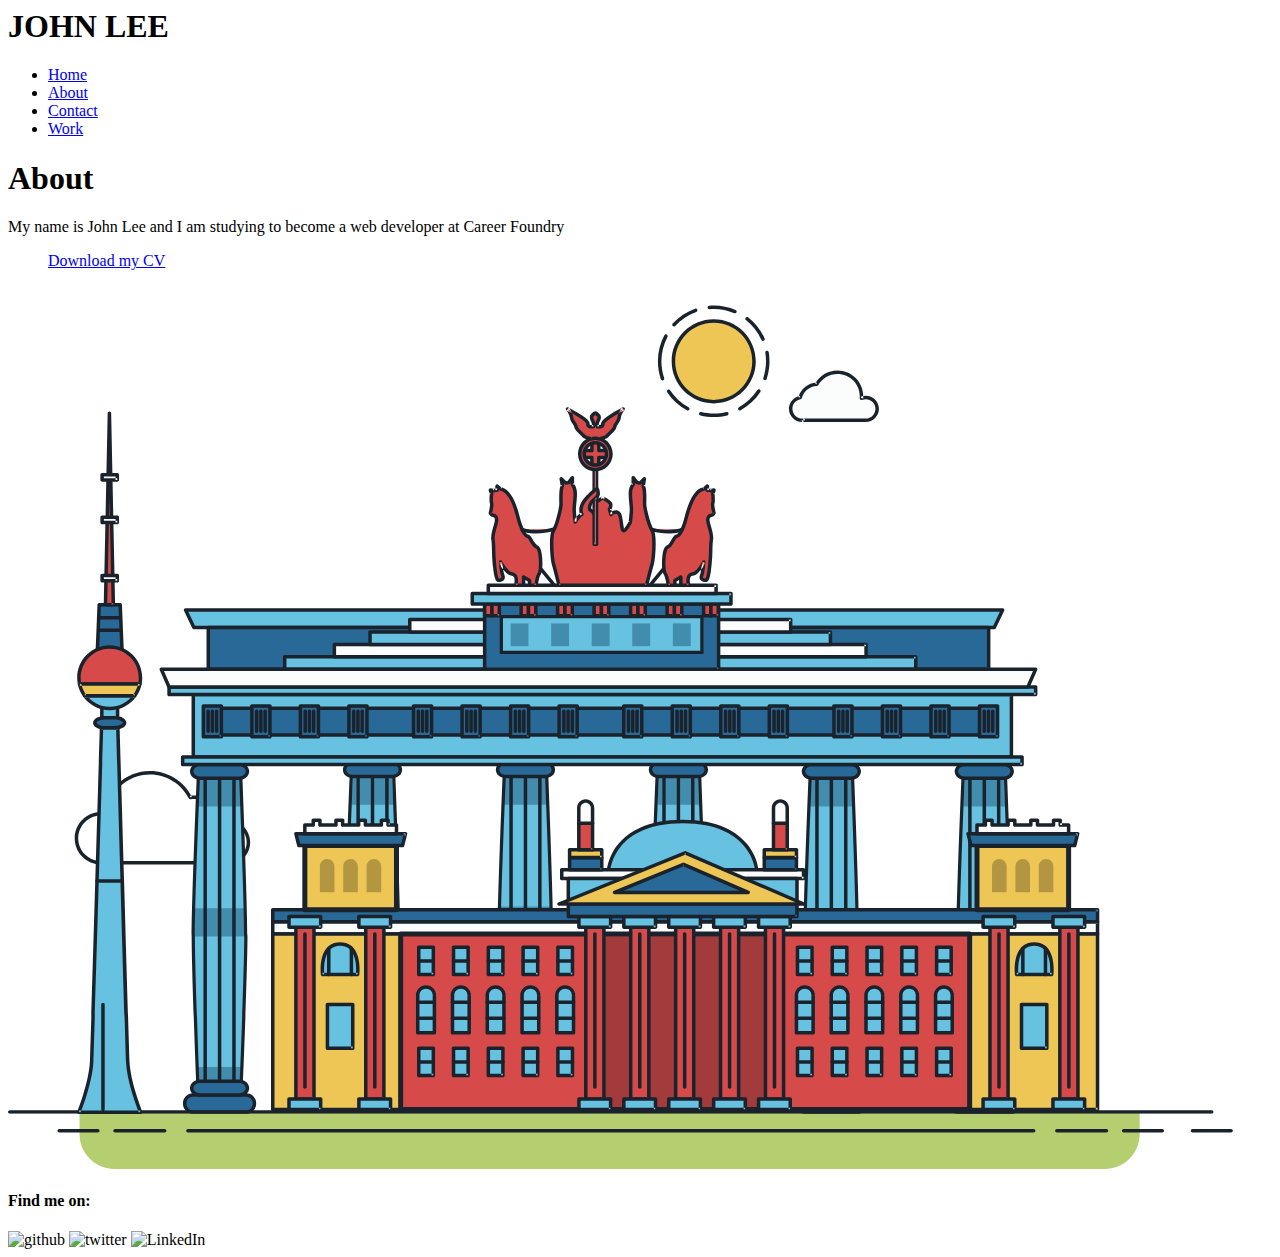
==== about.html @ 0ec9d12c "Add files via upload" ====
<html>
<!-- css reference code -->
<div>
<header class= "title-name">
  <meta charset="utf-8">
  <title>John Lee- Portfolio</title>
  <link rel="icon" href="favicon.png" type="image/x-icon" />
  <link rel="stylesheet" href="github.com/necolas/normalize.css">
  <link rel="preconnect" href="fonts.googleapis.com">
 <link rel="preconnect" href="fonts.gstatic.com" crossorigin>
 <link href="fonts.googleapis.com/css2?family=Lato:wght@300&display=swap" rel="stylesheet">
  <link rel="stylesheet" type="text/css" href="css/style.css">
  <meta name="viewport" content="width=device-width, initial-scale=1">

<header class = "name-head">
  <h1>JOHN LEE</h1>
</header>

  <ul role="menubar" class="navigation-list">

    <li role="presentation">
      <a href="index.html" role="menuitem" class="navigation-list__item navigation-list__item--active">Home</a>
    </li>
    <li role="presentation">
      <a href="about.html" role="menuitem" class="navigation-list__item">About</a>
    </li>
    <li role="presentation">
      <a href="contact.html" role="menuitem" class="navigation-list__item">Contact</a>
    </li>
    <li role="presentation">
      <a href="work.html" role="menuitem" class="navigation-list__item">Work</a>
    </li>
  </ul>
</nav>
</header>
</div>

<div class="about-me">
<h1>About</h1>
  <nav>
    My name is John Lee and I am studying to become a web developer at Career Foundry
    <ul>
      <a href="files/cv.pdf" class="button" download>Download my CV</a>
    </ul>
  </nav>


<svg id="about-picture" xmlns="http://www.w3.org/2000/svg" class="berlin-illustration" height="auto" viewBox="0 0 700 505" xmlns:xlink="http://www.w3.org/1999/xlink">
      <defs>
          <polygon id="a" points=".06 231.917 .06 .929 688.717 .929 688.717 231.917"></polygon>
      </defs>
      <g fill="none" fill-rule="evenodd">
        <g transform="translate(0 241)" class="cloud-front">
        <path fill="#1A232C" d="M87.602,29 L87.602,28 C87.326,28.001 87.103,28.024 86.927,28.033 L86.979,29.031 L87.947,28.78 C85.741,20.282 78.041,14.002 68.852,14 C67.858,14 66.904,14.096 65.98,14.231 L66.125,15.22 L67.019,14.772 C62.626,6.015 53.567,0.001 43.102,0 C29.041,0.002 17.524,10.848 16.443,24.632 L17.44,24.71 L17.606,23.724 C16.803,23.589 15.969,23.5 15.102,23.5 C6.817,23.501 0.102,30.215 0.102,38.5 C0.102,46.785 6.817,53.499 15.102,53.5 L87.602,53.5 C94.644,53.499 100.351,47.792 100.352,40.75 C100.351,33.708 94.644,28.001 87.602,28 L87.602,30 C90.573,30 93.254,31.202 95.203,33.149 C97.15,35.097 98.351,37.778 98.352,40.75 C98.351,43.722 97.15,46.403 95.203,48.351 C93.254,50.298 90.573,51.5 87.602,51.5 L15.102,51.5 C11.509,51.5 8.265,50.046 5.909,47.692 C3.555,45.337 2.102,42.093 2.102,38.5 C2.102,34.907 3.555,31.663 5.909,29.308 C8.265,26.954 11.509,25.5 15.102,25.5 C15.831,25.5 16.553,25.575 17.273,25.697 C17.551,25.743 17.832,25.672 18.055,25.499 C18.277,25.325 18.414,25.07 18.436,24.789 C19.436,12.04 30.094,1.998 43.102,2 C52.786,1.999 61.163,7.564 65.231,15.669 C65.425,16.055 65.842,16.272 66.27,16.21 C67.132,16.084 67.988,16 68.852,16 C77.108,15.998 84.027,21.647 86.011,29.283 C86.13,29.741 86.557,30.054 87.031,30.03 C87.27,30.017 87.457,29.999 87.602,30 L87.602,29" transform="translate(38 36)"></path>
          </g>
          <path fill="#B5CE6F" d="M646.484,484.382 C646.484,489.501 644.531,494.62 640.627,498.525 C636.722,502.43 631.603,504.382 626.484,504.382 L60.873,504.382 C55.754,504.382 50.636,502.43 46.731,498.525 C42.826,494.62 40.873,489.501 40.873,484.382 L40.873,471.917 L646.484,471.917 L646.484,484.382"></path>
          <polyline fill="#67C2E2" points="334.824 185.029 101.449 185.029 106.209 195.08 563.438 195.08 568.2 185.029 334.824 185.029"></polyline>
          <path fill="#1A232C" d="M334.824,185.029 L334.824,184.029 L101.449,184.029 C101.104,184.029 100.788,184.203 100.604,184.494 C100.42,184.785 100.398,185.146 100.545,185.457 L105.306,195.508 C105.471,195.856 105.824,196.079 106.209,196.079 L563.438,196.079 C563.824,196.079 564.177,195.856 564.342,195.508 L569.104,185.457 C569.251,185.146 569.229,184.785 569.045,184.494 C568.861,184.203 568.544,184.029 568.2,184.029 L334.824,184.029 L334.824,186.029 L566.62,186.029 L562.806,194.08 L106.842,194.08 L103.029,186.029 L334.824,186.029 L334.824,185.029"></path>
          <polygon fill="#296997" points="114.416 218.974 560.222 218.974 560.222 195.08 114.416 195.08"></polygon>
          <path fill="#1A232C" d="M560.222,218.974 L560.222,217.974 L115.416,217.974 L115.416,196.079 L559.222,196.079 L559.222,218.974 L560.222,218.974 L560.222,217.974 L560.222,218.974 L561.222,218.974 L561.222,195.08 C561.222,194.816 561.115,194.559 560.929,194.372 C560.742,194.186 560.485,194.08 560.222,194.08 L114.416,194.08 C114.152,194.08 113.895,194.186 113.708,194.372 C113.522,194.559 113.416,194.816 113.416,195.08 L113.416,218.974 C113.416,219.237 113.522,219.495 113.708,219.681 C113.895,219.867 114.152,219.974 114.416,219.974 L560.222,219.974 C560.485,219.974 560.742,219.867 560.929,219.681 C561.115,219.495 561.222,219.237 561.222,218.974 L560.222,218.974"></path>
          <polygon fill="#67C2E2" points="105.85 269.08 573.225 269.08 573.225 233.398 105.85 233.398"></polygon>
          <path fill="#1A232C" d="M573.225,233.398 L573.225,232.398 L105.85,232.398 C105.587,232.398 105.329,232.505 105.143,232.691 C104.957,232.877 104.85,233.134 104.85,233.398 L104.85,269.08 C104.85,269.344 104.957,269.601 105.143,269.788 C105.329,269.974 105.587,270.08 105.85,270.08 L573.225,270.08 C573.488,270.08 573.745,269.974 573.932,269.788 C574.118,269.601 574.225,269.344 574.225,269.08 L574.225,233.398 C574.225,233.134 574.118,232.877 573.932,232.691 C573.745,232.505 573.488,232.398 573.225,232.398 L573.225,233.398 L572.225,233.398 L572.225,268.08 L106.85,268.08 L106.85,234.398 L573.225,234.398 L573.225,233.398 L572.225,233.398 L573.225,233.398"></path>
          <polygon fill="#296997" points="116.751 256.508 562.557 256.508 562.557 241.243 116.751 241.243"></polygon>
          <path fill="#1A232C" d="M562.557,256.508 L562.557,255.508 L117.75,255.508 L117.75,242.243 L561.557,242.243 L561.557,256.508 L562.557,256.508 L562.557,255.508 L562.557,256.508 L563.557,256.508 L563.557,241.243 C563.557,240.979 563.45,240.722 563.264,240.535 C563.078,240.349 562.82,240.243 562.557,240.243 L116.75,240.243 C116.487,240.243 116.23,240.349 116.043,240.535 C115.857,240.722 115.751,240.979 115.751,241.243 L115.751,256.508 C115.751,256.771 115.857,257.029 116.043,257.215 C116.23,257.401 116.487,257.508 116.751,257.508 L562.557,257.508 C562.82,257.508 563.077,257.401 563.264,257.215 C563.45,257.029 563.557,256.771 563.557,256.508 L562.557,256.508"></path>
          <polygon fill="#67C2E2" points="158.07 218.974 518.563 218.974 518.563 211.858 158.07 211.858"></polygon>
          <path fill="#1A232C" d="M518.563,211.858 L518.563,210.858 L158.07,210.858 C157.807,210.858 157.549,210.964 157.363,211.151 C157.177,211.337 157.07,211.594 157.07,211.858 L157.07,218.974 C157.07,219.237 157.177,219.495 157.363,219.681 C157.549,219.867 157.807,219.974 158.07,219.974 L518.563,219.974 C518.826,219.974 519.083,219.867 519.27,219.681 C519.456,219.495 519.562,219.237 519.562,218.974 L519.562,211.858 C519.562,211.594 519.456,211.337 519.27,211.151 C519.083,210.964 518.826,210.858 518.563,210.858 L518.563,211.858 L517.563,211.858 L517.563,217.974 L159.07,217.974 L159.07,212.858 L518.563,212.858 L518.563,211.858 L517.563,211.858 L518.563,211.858"></path>
          <polygon fill="#FBFDFC" points="186.438 211.858 490.194 211.858 490.194 204.741 186.438 204.741"></polygon>
          <path fill="#1A232C" d="M490.194,204.741 L490.194,203.741 L186.438,203.741 C186.175,203.741 185.917,203.848 185.731,204.034 C185.545,204.221 185.438,204.478 185.438,204.741 L185.438,211.858 C185.438,212.121 185.545,212.379 185.731,212.565 C185.917,212.751 186.175,212.858 186.438,212.858 L490.194,212.858 C490.458,212.858 490.715,212.751 490.902,212.565 C491.088,212.379 491.194,212.121 491.194,211.858 L491.194,204.741 C491.194,204.478 491.088,204.221 490.902,204.034 C490.715,203.848 490.458,203.741 490.194,203.741 L490.194,204.741 L489.194,204.741 L489.194,210.858 L187.438,210.858 L187.438,205.741 L490.194,205.741 L490.194,204.741 L489.194,204.741 L490.194,204.741"></path>
          <polygon fill="#67C2E2" points="206.805 204.741 469.828 204.741 469.828 197.624 206.805 197.624"></polygon>
          <path fill="#1A232C" d="M469.828,197.624 L469.828,196.624 L206.805,196.624 C206.541,196.624 206.284,196.731 206.098,196.917 C205.911,197.103 205.805,197.361 205.805,197.624 L205.805,204.741 C205.805,205.005 205.911,205.262 206.098,205.449 C206.284,205.635 206.541,205.741 206.805,205.741 L469.828,205.741 C470.091,205.741 470.349,205.635 470.535,205.449 C470.722,205.262 470.828,205.005 470.828,204.741 L470.828,197.624 C470.828,197.361 470.722,197.103 470.535,196.917 C470.349,196.731 470.091,196.624 469.828,196.624 L469.828,197.624 L468.828,197.624 L468.828,203.741 L207.805,203.741 L207.805,198.624 L469.828,198.624 L469.828,197.624 L468.828,197.624 L469.828,197.624"></path>
          <polygon fill="#FBFDFC" points="229.521 197.624 447.111 197.624 447.111 190.509 229.521 190.509"></polygon>
          <path fill="#1A232C" d="M447.111,190.509 L447.111,189.509 L229.521,189.509 C229.258,189.509 229,189.616 228.814,189.802 C228.628,189.988 228.521,190.246 228.521,190.509 L228.521,197.624 C228.521,197.888 228.628,198.145 228.814,198.332 C229,198.518 229.258,198.624 229.521,198.624 L447.111,198.624 C447.375,198.624 447.632,198.518 447.818,198.332 C448.005,198.145 448.111,197.888 448.111,197.624 L448.111,190.509 C448.111,190.246 448.005,189.988 447.818,189.802 C447.632,189.616 447.375,189.509 447.111,189.509 L447.111,190.509 L446.111,190.509 L446.111,196.624 L230.521,196.624 L230.521,191.509 L447.111,191.509 L447.111,190.509 L446.111,190.509 L447.111,190.509"></path>
          <path fill="#67C2E2" d="M135.607,355.447 C135.163,337.766 134.264,313.326 133.648,297.387 C133.274,287.721 133.004,281.18 133.004,281.18 L108.722,281.18 C108.722,281.18 108.452,287.721 108.079,297.387 C107.462,313.326 106.563,337.766 106.119,355.447 C105.953,362.059 105.85,367.732 105.85,371.653 L105.85,371.654 C105.85,386.117 107.243,424.332 108.089,446.189 C108.457,455.706 108.722,462.126 108.722,462.126 L133.004,462.126 C133.004,462.126 133.269,455.706 133.637,446.189 C134.482,424.332 135.876,386.117 135.876,371.654 L135.876,371.653 C135.876,367.732 135.773,362.059 135.607,355.447"></path>
          <path fill="#428DAE" d="M133.648 297.387L108.079 297.387C108.452 287.721 108.722 281.18 108.722 281.18L133.004 281.18C133.004 281.18 133.274 287.721 133.648 297.387M135.876 371.654L105.85 371.654 105.85 371.653C105.85 367.732 105.953 362.059 106.119 355.447L135.607 355.447C135.773 362.059 135.876 367.732 135.876 371.653L135.876 371.654M133.004 462.126L108.722 462.126C108.722 462.126 108.457 455.706 108.089 446.189L133.637 446.189C133.269 455.706 133.004 462.126 133.004 462.126"></path>
          <path fill="#1A232C" d="M109.612,461.199 L132.114,461.199 C132.447,453.007 134.949,390.886 134.949,371.653 C134.949,352.42 132.447,290.299 132.114,282.108 L109.612,282.108 C109.279,290.299 106.778,352.42 106.778,371.653 C106.778,390.886 109.279,453.007 109.612,461.199 Z M133.895,463.054 L107.832,463.054 L107.794,462.164 C107.766,461.466 104.922,392.193 104.922,371.653 C104.922,351.114 107.766,281.839 107.794,281.142 L107.832,280.252 L133.895,280.252 L133.931,281.142 C133.96,281.839 136.804,351.114 136.804,371.653 C136.804,392.193 133.96,461.466 133.931,462.164 L133.895,463.054 L133.895,463.054 Z"></path>
          <path fill="#1A232C" d="M111.638 281.18L111.638 462.126C111.638 462.679 112.086 463.126 112.638 463.126 113.19 463.126 113.638 462.679 113.638 462.126L113.638 281.18C113.638 280.628 113.19 280.18 112.638 280.18 112.086 280.18 111.638 280.628 111.638 281.18M119.863 281.18L119.863 462.126C119.863 462.679 120.311 463.126 120.863 463.126 121.416 463.126 121.863 462.679 121.863 462.126L121.863 281.18C121.863 280.628 121.416 280.18 120.863 280.18 120.311 280.18 119.863 280.628 119.863 281.18M128.088 281.18L128.088 462.126C128.088 462.679 128.536 463.126 129.088 463.126 129.64 463.126 130.088 462.679 130.088 462.126L130.088 281.18C130.088 280.628 129.64 280.18 129.088 280.18 128.536 280.18 128.088 280.628 128.088 281.18"></path>
          <path fill="#296997" d="M136.79,277.265 C136.79,279.418 134.675,281.18 132.09,281.18 L109.636,281.18 C107.051,281.18 104.936,279.418 104.936,277.265 C104.936,275.111 107.051,273.349 109.636,273.349 L132.09,273.349 C134.675,273.349 136.79,275.111 136.79,277.265"></path>
          <path fill="#1A232C" d="M136.79,277.265 L135.79,277.265 C135.789,278.005 135.433,278.704 134.769,279.262 C134.109,279.814 133.155,280.181 132.09,280.18 L109.636,280.18 C108.571,280.181 107.617,279.814 106.956,279.262 C106.293,278.704 105.936,278.005 105.936,277.265 C105.936,276.524 106.293,275.825 106.957,275.267 C107.617,274.715 108.571,274.348 109.636,274.349 L132.09,274.349 C133.155,274.348 134.109,274.716 134.769,275.267 C135.433,275.825 135.789,276.524 135.79,277.265 L137.79,277.265 C137.791,275.851 137.09,274.593 136.049,273.731 C135.006,272.863 133.61,272.35 132.09,272.349 L109.636,272.349 C108.116,272.35 106.72,272.863 105.676,273.731 C104.636,274.593 103.935,275.851 103.936,277.265 C103.935,278.678 104.636,279.937 105.677,280.798 C106.72,281.666 108.116,282.179 109.636,282.18 L132.09,282.18 C133.61,282.179 135.006,281.666 136.049,280.798 C137.09,279.937 137.791,278.678 137.79,277.265 L136.79,277.265"></path>
          <path fill="#296997" d="M140.775,467.217 C140.775,469.803 138.661,471.917 136.076,471.917 L105.65,471.917 C103.065,471.917 100.951,469.803 100.951,467.217 L100.951,466.825 C100.951,464.241 103.065,462.126 105.65,462.126 L136.076,462.126 C138.661,462.126 140.775,464.241 140.775,466.825 L140.775,467.217"></path>
          <path fill="#1A232C" d="M140.775,467.217 L139.775,467.217 C139.775,468.235 139.361,469.155 138.688,469.83 C138.013,470.503 137.093,470.917 136.076,470.917 L105.65,470.917 C104.633,470.917 103.713,470.504 103.038,469.83 C102.365,469.155 101.951,468.235 101.951,467.217 L101.951,466.825 C101.951,465.808 102.365,464.889 103.038,464.214 C103.713,463.54 104.633,463.127 105.65,463.126 L136.076,463.126 C137.093,463.127 138.013,463.54 138.688,464.214 C139.362,464.889 139.775,465.808 139.775,466.825 L139.775,467.217 L141.775,467.217 L141.775,466.825 C141.772,463.684 139.217,461.13 136.076,461.126 L105.65,461.126 C102.509,461.13 99.955,463.684 99.951,466.825 L99.951,467.217 C99.954,470.36 102.509,472.914 105.65,472.917 L136.076,472.917 C139.217,472.914 141.772,470.36 141.775,467.217 L140.775,467.217"></path>
          <path fill="#296997" d="M136.79,458.208 C136.79,460.363 134.675,462.126 132.09,462.126 L109.636,462.126 C107.051,462.126 104.936,460.363 104.936,458.208 C104.936,456.057 107.051,454.292 109.636,454.292 L132.09,454.292 C134.675,454.292 136.79,456.057 136.79,458.208"></path>
          <path fill="#1A232C" d="M136.79,458.208 L135.79,458.208 C135.789,458.949 135.432,459.649 134.769,460.207 C134.108,460.76 133.154,461.128 132.09,461.126 L109.636,461.126 C108.572,461.128 107.617,460.76 106.957,460.207 C106.293,459.649 105.936,458.949 105.936,458.208 C105.936,457.47 106.293,456.77 106.957,456.212 C107.617,455.659 108.572,455.291 109.636,455.292 L132.09,455.292 C133.154,455.291 134.108,455.659 134.769,456.212 C135.433,456.77 135.789,457.47 135.79,458.208 L137.79,458.208 C137.791,456.796 137.09,455.538 136.05,454.675 C135.006,453.808 133.61,453.294 132.09,453.292 L109.636,453.292 C108.115,453.294 106.719,453.808 105.676,454.675 C104.636,455.538 103.935,456.796 103.936,458.208 C103.935,459.622 104.636,460.881 105.676,461.743 C106.72,462.611 108.116,463.125 109.636,463.126 L132.09,463.126 C133.61,463.125 135.006,462.611 136.05,461.743 C137.09,460.881 137.791,459.622 137.79,458.208 L136.79,458.208"></path>
          <path fill="#67C2E2" d="M572.471,355.447 C572.025,337.766 571.126,313.326 570.51,297.387 C570.137,287.721 569.867,281.18 569.867,281.18 L545.585,281.18 C545.585,281.18 545.315,287.721 544.942,297.387 C544.326,313.326 543.427,337.766 542.981,355.447 C542.815,362.059 542.713,367.732 542.713,371.653 L542.713,371.654 C542.713,386.117 544.107,424.332 544.952,446.189 C545.32,455.706 545.585,462.126 545.585,462.126 L569.867,462.126 C569.867,462.126 570.132,455.706 570.499,446.189 C571.346,424.332 572.739,386.117 572.739,371.654 L572.739,371.653 C572.739,367.732 572.637,362.059 572.471,355.447"></path>
          <path fill="#428DAE" d="M569.582 297.387L566.951 297.387 566.951 282.108 568.977 282.108C569.063 284.206 569.29 289.841 569.582 297.387M564.951 297.387L545.871 297.387C546.162 289.841 546.39 284.206 546.476 282.108L564.951 282.108 564.951 297.387M571.8 369.187L566.951 369.187 566.951 356.265 571.562 356.265C571.685 361.272 571.771 365.701 571.8 369.187M564.951 369.187L543.653 369.187C543.684 365.512 543.777 360.79 543.912 355.447L553.551 355.447 553.551 356.265 564.951 356.265 564.951 369.187"></path>
          <path fill="#1A232C" d="M546.476,461.199 L568.977,461.199 C569.31,453.007 571.812,390.886 571.812,371.653 C571.812,352.42 569.31,290.299 568.977,282.108 L546.476,282.108 C546.142,290.299 543.642,352.42 543.642,371.653 C543.642,390.886 546.142,453.007 546.476,461.199 M570.758,463.054 L544.694,463.054 L544.658,462.164 C544.629,461.466 541.785,392.193 541.785,371.653 C541.785,351.114 544.629,281.839 544.658,281.142 L544.694,280.252 L570.758,280.252 L570.795,281.142 C570.823,281.839 573.667,351.114 573.667,371.653 C573.667,392.193 570.823,461.466 570.795,462.164 L570.758,463.054"></path>
          <path fill="#1A232C" d="M548.501 281.18L548.501 462.126C548.501 462.679 548.949 463.126 549.501 463.126 550.053 463.126 550.501 462.679 550.501 462.126L550.501 281.18C550.501 280.628 550.053 280.18 549.501 280.18 548.949 280.18 548.501 280.628 548.501 281.18M556.727 281.18L556.727 462.126C556.727 462.679 557.174 463.126 557.727 463.126 558.279 463.126 558.727 462.679 558.727 462.126L558.727 281.18C558.727 280.628 558.279 280.18 557.727 280.18 557.174 280.18 556.727 280.628 556.727 281.18M564.951 281.18L564.951 462.126C564.951 462.679 565.399 463.126 565.951 463.126 566.503 463.126 566.951 462.679 566.951 462.126L566.951 281.18C566.951 280.628 566.503 280.18 565.951 280.18 565.399 280.18 564.951 280.628 564.951 281.18"></path>
          <path fill="#296997" d="M573.653,277.265 C573.653,279.418 571.537,281.18 568.953,281.18 L546.499,281.18 C543.915,281.18 541.799,279.418 541.799,277.265 C541.799,275.111 543.915,273.349 546.499,273.349 L568.953,273.349 C571.537,273.349 573.653,275.111 573.653,277.265"></path>
          <path fill="#1A232C" d="M573.653,277.265 L572.653,277.265 C572.653,278.005 572.296,278.704 571.632,279.262 C570.972,279.814 570.017,280.181 568.953,280.18 L546.499,280.18 C545.435,280.181 544.48,279.814 543.82,279.262 C543.156,278.704 542.8,278.005 542.799,277.265 C542.8,276.525 543.156,275.825 543.82,275.267 C544.481,274.715 545.435,274.348 546.499,274.349 L568.953,274.349 C570.017,274.348 570.972,274.715 571.632,275.267 C572.296,275.825 572.653,276.525 572.653,277.265 L574.653,277.265 C574.654,275.851 573.953,274.593 572.912,273.731 C571.869,272.863 570.473,272.35 568.953,272.349 L546.499,272.349 C544.979,272.35 543.583,272.863 542.54,273.731 C541.499,274.593 540.798,275.851 540.799,277.265 C540.798,278.679 541.499,279.937 542.54,280.798 C543.583,281.666 544.979,282.179 546.499,282.18 L568.953,282.18 C570.473,282.179 571.869,281.666 572.912,280.798 C573.953,279.937 574.654,278.679 574.653,277.265 L573.653,277.265"></path>
          <path fill="#296997" d="M577.639,467.217 C577.639,469.803 575.524,471.917 572.938,471.917 L542.514,471.917 C539.929,471.917 537.813,469.803 537.813,467.217 L537.813,466.825 C537.813,464.241 539.929,462.126 542.514,462.126 L572.938,462.126 C575.524,462.126 577.639,464.241 577.639,466.825 L577.639,467.217"></path>
          <path fill="#1A232C" d="M577.639,467.217 L576.639,467.217 C576.638,468.235 576.225,469.155 575.551,469.83 C574.876,470.503 573.956,470.917 572.938,470.917 L542.514,470.917 C541.497,470.917 540.576,470.503 539.901,469.83 C539.227,469.155 538.814,468.234 538.813,467.217 L538.813,466.825 C538.814,465.808 539.227,464.889 539.901,464.214 C540.576,463.54 541.497,463.127 542.514,463.126 L572.938,463.126 C573.956,463.127 574.876,463.54 575.551,464.214 C576.225,464.888 576.638,465.808 576.639,466.825 L576.639,467.217 L578.639,467.217 L578.639,466.825 C578.635,463.684 576.081,461.13 572.938,461.126 L542.514,461.126 C539.372,461.13 536.817,463.684 536.813,466.825 L536.813,467.217 C536.817,470.36 539.372,472.914 542.514,472.917 L572.938,472.917 C576.081,472.914 578.635,470.359 578.639,467.217 L577.639,467.217"></path>
          <path fill="#296997" d="M573.653,458.208 C573.653,460.363 571.537,462.126 568.953,462.126 L546.499,462.126 C543.915,462.126 541.799,460.363 541.799,458.208 C541.799,456.057 543.915,454.292 546.499,454.292 L568.953,454.292 C571.537,454.292 573.653,456.057 573.653,458.208"></path>
          <path fill="#1A232C" d="M573.653,458.208 L572.653,458.208 C572.653,458.949 572.296,459.649 571.632,460.207 C570.971,460.76 570.017,461.128 568.953,461.126 L546.499,461.126 C545.435,461.128 544.481,460.76 543.82,460.207 C543.157,459.649 542.799,458.949 542.799,458.208 C542.799,457.47 543.156,456.77 543.82,456.212 C544.481,455.659 545.435,455.291 546.499,455.292 L568.953,455.292 C570.017,455.291 570.971,455.659 571.632,456.212 C572.296,456.77 572.653,457.47 572.653,458.208 L574.653,458.208 C574.654,456.796 573.953,455.538 572.912,454.675 C571.869,453.808 570.473,453.294 568.953,453.292 L546.499,453.292 C544.979,453.294 543.583,453.808 542.54,454.675 C541.499,455.538 540.798,456.796 540.799,458.208 C540.798,459.622 541.499,460.881 542.54,461.743 C543.583,462.611 544.979,463.125 546.499,463.126 L568.953,463.126 C570.473,463.125 571.869,462.611 572.912,461.743 C573.953,460.881 574.654,459.622 574.653,458.208 L573.653,458.208"></path>
          <path fill="#67C2E2" d="M485.098,355.447 C484.654,337.766 483.753,313.326 483.137,297.387 C482.764,287.721 482.494,281.18 482.494,281.18 L458.213,281.18 C458.213,281.18 457.942,287.721 457.569,297.387 C456.953,313.326 456.055,337.766 455.608,355.447 C455.443,362.059 455.34,367.732 455.34,371.653 L455.34,371.654 C455.34,386.117 456.733,424.332 457.58,446.189 C457.948,455.706 458.213,462.126 458.213,462.126 L482.494,462.126 C482.494,462.126 482.759,455.706 483.126,446.189 C483.973,424.332 485.366,386.117 485.366,371.654 L485.366,371.653 C485.366,367.732 485.265,362.059 485.098,355.447"></path>
          <path fill="#428DAE" d="M483.137 297.387L457.569 297.387C457.942 287.721 458.213 281.18 458.213 281.18L482.494 281.18C482.494 281.18 482.764 287.721 483.137 297.387M485.355 369.187L455.351 369.187C455.382 365.502 455.475 360.78 455.608 355.447L485.098 355.447C485.232 360.78 485.325 365.502 485.355 369.187"></path>
          <path fill="#1A232C" d="M459.103,461.199 L481.605,461.199 C481.938,453.007 484.439,390.886 484.439,371.653 C484.439,352.42 481.938,290.299 481.605,282.108 L459.103,282.108 C458.769,290.299 456.268,352.42 456.268,371.653 C456.268,390.886 458.769,453.007 459.103,461.199 Z M483.386,463.054 L457.321,463.054 L457.285,462.164 C457.256,461.466 454.412,392.193 454.412,371.653 C454.412,351.114 457.256,281.839 457.285,281.142 L457.321,280.252 L483.386,280.252 L483.422,281.142 C483.45,281.839 486.294,351.114 486.294,371.653 C486.294,392.193 483.45,461.466 483.422,462.164 L483.386,463.054 L483.386,463.054 Z"></path>
          <path fill="#1A232C" d="M461.128 281.18L461.128 462.126C461.128 462.679 461.576 463.126 462.128 463.126 462.68 463.126 463.128 462.679 463.128 462.126L463.128 281.18C463.128 280.628 462.68 280.18 462.128 280.18 461.576 280.18 461.128 280.628 461.128 281.18M469.354 281.18L469.354 462.126C469.354 462.679 469.801 463.126 470.354 463.126 470.906 463.126 471.354 462.679 471.354 462.126L471.354 281.18C471.354 280.628 470.906 280.18 470.354 280.18 469.801 280.18 469.354 280.628 469.354 281.18M477.578 281.18L477.578 462.126C477.578 462.679 478.026 463.126 478.578 463.126 479.13 463.126 479.578 462.679 479.578 462.126L479.578 281.18C479.578 280.628 479.13 280.18 478.578 280.18 478.026 280.18 477.578 280.628 477.578 281.18"></path>
          <path fill="#296997" d="M486.281,277.265 C486.281,279.418 484.164,281.18 481.58,281.18 L459.126,281.18 C456.542,281.18 454.426,279.418 454.426,277.265 C454.426,275.111 456.542,273.349 459.126,273.349 L481.58,273.349 C484.164,273.349 486.281,275.111 486.281,277.265"></path>
          <path fill="#1A232C" d="M486.281,277.265 L485.281,277.265 C485.281,278.005 484.924,278.704 484.26,279.262 C483.599,279.814 482.644,280.181 481.58,280.18 L459.126,280.18 C458.062,280.181 457.107,279.814 456.447,279.262 C455.783,278.704 455.427,278.005 455.426,277.265 C455.427,276.525 455.783,275.825 456.447,275.267 C457.108,274.715 458.062,274.348 459.126,274.349 L481.58,274.349 C482.644,274.348 483.599,274.716 484.26,275.268 C484.924,275.825 485.281,276.525 485.281,277.265 L487.281,277.265 C487.282,275.851 486.58,274.593 485.54,273.731 C484.496,272.863 483.1,272.35 481.58,272.349 L459.126,272.349 C457.606,272.35 456.21,272.863 455.167,273.731 C454.126,274.593 453.425,275.851 453.426,277.265 C453.425,278.679 454.126,279.937 455.167,280.798 C456.21,281.666 457.606,282.179 459.126,282.18 L481.58,282.18 C483.1,282.179 484.496,281.666 485.54,280.799 C486.58,279.937 487.282,278.679 487.281,277.265 L486.281,277.265"></path>
          <path fill="#296997" d="M490.266,467.217 C490.266,469.803 488.151,471.917 485.565,471.917 L455.141,471.917 C452.556,471.917 450.44,469.803 450.44,467.217 L450.44,466.825 C450.44,464.241 452.556,462.126 455.141,462.126 L485.565,462.126 C488.151,462.126 490.266,464.241 490.266,466.825 L490.266,467.217"></path>
          <path fill="#1A232C" d="M490.266,467.217 L489.266,467.217 C489.265,468.235 488.852,469.155 488.178,469.83 C487.503,470.503 486.583,470.917 485.565,470.917 L455.141,470.917 C454.124,470.917 453.203,470.503 452.528,469.83 C451.854,469.155 451.441,468.234 451.44,467.217 L451.44,466.825 C451.441,465.808 451.854,464.889 452.528,464.214 C453.203,463.54 454.124,463.127 455.141,463.126 L485.565,463.126 C486.583,463.127 487.503,463.54 488.178,464.214 C488.852,464.888 489.265,465.808 489.266,466.825 L489.266,467.217 L491.266,467.217 L491.266,466.825 C491.262,463.684 488.708,461.13 485.565,461.126 L455.141,461.126 C451.999,461.13 449.444,463.684 449.44,466.825 L449.44,467.217 C449.444,470.36 451.999,472.914 455.141,472.917 L485.565,472.917 C488.708,472.914 491.262,470.359 491.266,467.217 L490.266,467.217"></path>
          <path fill="#296997" d="M486.281,458.208 C486.281,460.363 484.164,462.126 481.58,462.126 L459.126,462.126 C456.542,462.126 454.426,460.363 454.426,458.208 C454.426,456.057 456.542,454.292 459.126,454.292 L481.58,454.292 C484.164,454.292 486.281,456.057 486.281,458.208"></path>
          <path fill="#1A232C" d="M486.281,458.208 L485.281,458.208 C485.281,458.949 484.923,459.649 484.26,460.207 C483.599,460.76 482.644,461.128 481.58,461.126 L459.126,461.126 C458.062,461.128 457.108,460.76 456.447,460.207 C455.784,459.649 455.427,458.949 455.426,458.208 C455.426,457.47 455.783,456.77 456.447,456.212 C457.108,455.659 458.062,455.291 459.126,455.292 L481.58,455.292 C482.644,455.291 483.598,455.659 484.26,456.212 C484.924,456.77 485.281,457.47 485.281,458.208 L487.281,458.208 C487.282,456.795 486.58,455.538 485.54,454.675 C484.496,453.808 483.1,453.294 481.58,453.292 L459.126,453.292 C457.606,453.294 456.21,453.808 455.167,454.675 C454.126,455.538 453.425,456.796 453.426,458.208 C453.425,459.622 454.126,460.881 455.167,461.743 C456.21,462.611 457.606,463.125 459.126,463.126 L481.58,463.126 C483.1,463.125 484.496,462.611 485.54,461.743 C486.581,460.881 487.282,459.622 487.281,458.208 L486.281,458.208"></path>
          <path fill="#67C2E2" d="M397.726,354.466 C397.28,336.787 396.381,312.346 395.765,296.407 C395.392,286.742 395.122,280.2 395.122,280.2 L370.84,280.2 C370.84,280.2 370.57,286.742 370.197,296.407 C369.581,312.346 368.682,336.787 368.236,354.466 C368.07,361.078 367.968,366.751 367.968,370.672 L367.968,370.673 C367.968,385.136 369.361,423.352 370.207,445.208 C370.575,454.726 370.84,461.146 370.84,461.146 L395.122,461.146 C395.122,461.146 395.386,454.726 395.754,445.208 C396.601,423.352 397.994,385.136 397.994,370.673 L397.994,370.672 C397.994,366.751 397.892,361.078 397.726,354.466"></path>
          <path fill="#428DAE" d="M394.837 296.407L392.206 296.407 392.206 281.127 394.233 281.127C394.318 283.225 394.545 288.861 394.837 296.407L394.837 296.407zM383.981 296.407L390.206 296.407 390.206 281.127 383.981 281.127 383.981 296.407zM375.756 296.407L381.98 296.407 381.98 281.127 375.756 281.127 375.756 296.407zM373.756 296.407L371.126 296.407C371.417 288.861 371.645 283.225 371.73 281.127L373.756 281.127 373.756 296.407 373.756 296.407zM397.062 369.187L392.206 369.187 392.206 354.466 396.796 354.466C396.943 360.298 397.041 365.389 397.062 369.187L397.062 369.187zM383.981 369.187L390.206 369.187 390.206 354.466 383.981 354.466 383.981 369.187zM375.756 369.187L381.98 369.187 381.98 354.466 375.756 354.466 375.756 369.187zM373.756 369.187L368.9 369.187C368.921 365.389 369.019 360.298 369.166 354.466L373.756 354.466 373.756 369.187 373.756 369.187z"></path>
          <path fill="#1A232C" d="M371.73,460.218 L394.233,460.218 C394.565,452.027 397.066,389.906 397.066,370.672 C397.066,351.44 394.565,289.319 394.233,281.127 L371.73,281.127 C371.397,289.319 368.895,351.44 368.895,370.672 C368.895,389.906 371.397,452.027 371.73,460.218 M396.013,462.074 L369.949,462.074 L369.912,461.184 C369.884,460.486 367.04,391.212 367.04,370.672 C367.04,350.133 369.884,280.859 369.912,280.162 L369.949,279.272 L396.013,279.272 L396.05,280.162 C396.078,280.859 398.922,350.133 398.922,370.672 C398.922,391.212 396.078,460.486 396.05,461.184 L396.013,462.074"></path>
          <path fill="#1A232C" d="M373.756 280.2L373.756 461.146C373.756 461.698 374.203 462.146 374.756 462.146 375.308 462.146 375.756 461.698 375.756 461.146L375.756 280.2C375.756 279.647 375.308 279.2 374.756 279.2 374.203 279.2 373.756 279.647 373.756 280.2M381.98 280.2L381.98 461.146C381.98 461.698 382.428 462.146 382.98 462.146 383.533 462.146 383.981 461.698 383.981 461.146L383.981 280.2C383.981 279.647 383.533 279.2 382.98 279.2 382.428 279.2 381.98 279.647 381.98 280.2M390.206 280.2L390.206 461.146C390.206 461.698 390.654 462.146 391.206 462.146 391.758 462.146 392.206 461.698 392.206 461.146L392.206 280.2C392.206 279.647 391.758 279.2 391.206 279.2 390.654 279.2 390.206 279.647 390.206 280.2"></path>
          <path fill="#296997" d="M398.908,276.285 C398.908,278.439 396.792,280.2 394.208,280.2 L371.754,280.2 C369.17,280.2 367.053,278.439 367.053,276.285 C367.053,274.13 369.17,272.369 371.754,272.369 L394.208,272.369 C396.792,272.369 398.908,274.13 398.908,276.285"></path>
          <path fill="#1A232C" d="M398.908,276.285 L397.908,276.285 C397.907,277.025 397.551,277.724 396.887,278.281 C396.227,278.833 395.272,279.201 394.208,279.2 L371.754,279.2 C370.69,279.201 369.735,278.833 369.074,278.281 C368.41,277.724 368.053,277.025 368.053,276.285 C368.053,275.544 368.41,274.845 369.074,274.287 C369.735,273.735 370.69,273.367 371.754,273.369 L394.208,273.369 C395.272,273.367 396.227,273.735 396.887,274.287 C397.551,274.844 397.907,275.544 397.908,276.285 L399.908,276.285 C399.909,274.871 399.208,273.612 398.167,272.75 C397.124,271.883 395.728,271.37 394.208,271.369 L371.754,271.369 C370.234,271.37 368.838,271.883 367.794,272.75 C366.754,273.612 366.052,274.871 366.053,276.285 C366.052,277.699 366.754,278.957 367.795,279.818 C368.838,280.686 370.234,281.198 371.754,281.2 L394.208,281.2 C395.728,281.198 397.123,280.686 398.167,279.818 C399.208,278.957 399.909,277.698 399.908,276.285 L398.908,276.285"></path>
          <path fill="#296997" d="M402.894,466.237 C402.894,468.823 400.779,470.937 398.193,470.937 L367.768,470.937 C365.183,470.937 363.068,468.823 363.068,466.237 L363.068,465.844 C363.068,463.26 365.183,461.146 367.768,461.146 L398.193,461.146 C400.779,461.146 402.894,463.26 402.894,465.844 L402.894,466.237"></path>
          <path fill="#1A232C" d="M402.894,466.237 L401.894,466.237 C401.893,467.254 401.48,468.174 400.806,468.849 C400.131,469.523 399.211,469.937 398.193,469.937 L367.768,469.937 C366.751,469.937 365.831,469.523 365.156,468.849 C364.482,468.174 364.069,467.254 364.068,466.237 L364.068,465.844 C364.069,464.828 364.482,463.908 365.156,463.233 C365.831,462.56 366.751,462.146 367.768,462.146 L398.193,462.146 C399.211,462.146 400.131,462.56 400.806,463.233 C401.48,463.908 401.893,464.828 401.894,465.844 L401.894,466.237 L403.894,466.237 L403.894,465.844 C403.89,462.703 401.336,460.15 398.193,460.146 L367.768,460.146 C364.626,460.15 362.072,462.703 362.068,465.844 L362.068,466.237 C362.072,469.379 364.626,471.933 367.768,471.937 L398.193,471.937 C401.336,471.933 403.89,469.379 403.894,466.237 L402.894,466.237"></path>
          <path fill="#296997" d="M398.908,457.228 C398.908,459.382 396.792,461.146 394.208,461.146 L371.754,461.146 C369.17,461.146 367.053,459.382 367.053,457.228 C367.053,455.077 369.17,453.312 371.754,453.312 L394.208,453.312 C396.792,453.312 398.908,455.077 398.908,457.228"></path>
          <path fill="#1A232C" d="M398.908,457.228 L397.908,457.228 C397.908,457.968 397.55,458.669 396.887,459.226 C396.226,459.779 395.272,460.147 394.208,460.146 L371.754,460.146 C370.69,460.147 369.736,459.779 369.074,459.226 C368.411,458.668 368.053,457.968 368.053,457.228 C368.053,456.489 368.41,455.789 369.074,455.231 C369.736,454.679 370.69,454.311 371.754,454.312 L394.208,454.312 C395.272,454.311 396.226,454.679 396.887,455.231 C397.551,455.789 397.908,456.489 397.908,457.228 L399.908,457.228 C399.909,455.815 399.208,454.557 398.167,453.695 C397.124,452.827 395.728,452.313 394.208,452.312 L371.754,452.312 C370.234,452.313 368.838,452.827 367.794,453.695 C366.754,454.557 366.052,455.815 366.053,457.228 C366.052,458.642 366.753,459.901 367.794,460.763 C368.838,461.631 370.234,462.145 371.754,462.146 L394.208,462.146 C395.728,462.145 397.124,461.631 398.167,460.763 C399.208,459.9 399.909,458.642 399.908,457.228 L398.908,457.228"></path>
          <path fill="#67C2E2" d="M310.353,354.466 C309.908,336.787 309.009,312.346 308.393,296.407 C308.019,286.742 307.75,280.2 307.75,280.2 L283.467,280.2 C283.467,280.2 283.198,286.742 282.824,296.407 C282.208,312.346 281.309,336.787 280.864,354.466 C280.698,361.078 280.596,366.751 280.596,370.672 L280.596,370.673 C280.596,385.136 281.989,423.352 282.834,445.208 C283.202,454.726 283.467,461.146 283.467,461.146 L307.75,461.146 C307.75,461.146 308.014,454.726 308.382,445.208 C309.228,423.352 310.622,385.136 310.622,370.673 L310.622,370.672 C310.622,366.751 310.518,361.078 310.353,354.466"></path>
          <path fill="#428DAE" d="M308.393 296.407L282.824 296.407C283.198 286.742 283.467 280.2 283.467 280.2L307.75 280.2C307.75 280.2 308.019 286.742 308.393 296.407M310.617 369.187L280.6 369.187C280.621 365.377 280.718 360.285 280.864 354.466L310.353 354.466C310.498 360.285 310.596 365.377 310.617 369.187"></path>
          <path fill="#1A232C" d="M284.357,460.218 L306.86,460.218 C307.193,452.027 309.694,389.906 309.694,370.672 C309.694,351.44 307.193,289.319 306.86,281.127 L284.357,281.127 C284.024,289.319 281.523,351.44 281.523,370.672 C281.523,389.906 284.024,452.027 284.357,460.218 Z M308.639,462.074 L282.576,462.074 L282.54,461.184 C282.511,460.486 279.668,391.212 279.668,370.672 C279.668,350.133 282.511,280.859 282.54,280.162 L282.576,279.272 L308.639,279.272 L308.677,280.162 C308.706,280.859 311.549,350.133 311.549,370.672 C311.549,391.212 308.706,460.486 308.677,461.184 L308.639,462.074 L308.639,462.074 Z"></path>
          <path fill="#1A232C" d="M286.383 280.2L286.383 461.146C286.383 461.698 286.831 462.146 287.383 462.146 287.936 462.146 288.383 461.698 288.383 461.146L288.383 280.2C288.383 279.647 287.936 279.2 287.383 279.2 286.831 279.2 286.383 279.647 286.383 280.2M294.608 280.2L294.608 461.146C294.608 461.698 295.056 462.146 295.608 462.146 296.161 462.146 296.608 461.698 296.608 461.146L296.608 280.2C296.608 279.647 296.161 279.2 295.608 279.2 295.056 279.2 294.608 279.647 294.608 280.2M302.834 280.2L302.834 461.146C302.834 461.698 303.281 462.146 303.834 462.146 304.386 462.146 304.834 461.698 304.834 461.146L304.834 280.2C304.834 279.647 304.386 279.2 303.834 279.2 303.281 279.2 302.834 279.647 302.834 280.2"></path>
          <path fill="#296997" d="M311.535,276.285 C311.535,278.439 309.42,280.2 306.836,280.2 L284.381,280.2 C281.797,280.2 279.681,278.439 279.681,276.285 C279.681,274.13 281.797,272.369 284.381,272.369 L306.836,272.369 C309.42,272.369 311.535,274.13 311.535,276.285"></path>
          <path fill="#1A232C" d="M311.535,276.285 L310.535,276.285 C310.534,277.025 310.177,277.724 309.514,278.282 C308.854,278.833 307.901,279.201 306.836,279.2 L284.381,279.2 C283.316,279.201 282.362,278.833 281.702,278.281 C281.038,277.724 280.681,277.025 280.681,276.285 C280.681,275.544 281.038,274.844 281.702,274.287 C282.362,273.735 283.317,273.367 284.381,273.369 L306.836,273.369 C307.9,273.367 308.854,273.735 309.514,274.287 C310.177,274.844 310.534,275.544 310.535,276.285 L312.535,276.285 C312.535,274.871 311.835,273.613 310.795,272.75 C309.751,271.883 308.356,271.37 306.836,271.369 L284.381,271.369 C282.861,271.37 281.465,271.883 280.422,272.75 C279.381,273.612 278.68,274.871 278.681,276.285 C278.68,277.698 279.381,278.957 280.422,279.818 C281.465,280.686 282.861,281.198 284.381,281.2 L306.836,281.2 C308.356,281.198 309.751,280.685 310.794,279.818 C311.835,278.956 312.535,277.698 312.535,276.285 L311.535,276.285"></path>
          <path fill="#296997" d="M315.522,466.237 C315.522,468.823 313.407,470.937 310.821,470.937 L280.396,470.937 C277.811,470.937 275.696,468.823 275.696,466.237 L275.696,465.844 C275.696,463.26 277.811,461.146 280.396,461.146 L310.821,461.146 C313.407,461.146 315.522,463.26 315.522,465.844 L315.522,466.237"></path>
          <path fill="#1A232C" d="M315.522,466.237 L314.522,466.237 C314.521,467.254 314.108,468.174 313.434,468.849 C312.759,469.523 311.838,469.937 310.821,469.937 L280.396,469.937 C279.379,469.937 278.458,469.523 277.783,468.849 C277.11,468.174 276.696,467.254 276.696,466.237 L276.696,465.844 C276.696,464.828 277.11,463.908 277.783,463.233 C278.458,462.56 279.379,462.146 280.396,462.146 L310.821,462.146 C311.838,462.146 312.759,462.56 313.434,463.233 C314.108,463.908 314.521,464.828 314.522,465.844 L314.522,466.237 L316.521,466.237 L316.521,465.844 C316.518,462.703 313.963,460.15 310.821,460.146 L280.396,460.146 C277.254,460.15 274.7,462.703 274.696,465.844 L274.696,466.237 C274.699,469.379 277.254,471.933 280.396,471.937 L310.821,471.937 C313.963,471.933 316.518,469.379 316.521,466.237 L315.522,466.237"></path>
          <path fill="#296997" d="M311.535,457.228 C311.535,459.382 309.42,461.146 306.836,461.146 L284.381,461.146 C281.797,461.146 279.681,459.382 279.681,457.228 C279.681,455.077 281.797,453.312 284.381,453.312 L306.836,453.312 C309.42,453.312 311.535,455.077 311.535,457.228"></path>
          <path fill="#1A232C" d="M311.535,457.228 L310.535,457.228 C310.534,457.969 310.177,458.669 309.514,459.227 C308.854,459.779 307.9,460.147 306.836,460.146 L284.381,460.146 C283.317,460.147 282.363,459.779 281.702,459.227 C281.038,458.669 280.681,457.968 280.681,457.228 C280.681,456.489 281.038,455.789 281.702,455.231 C282.363,454.679 283.317,454.311 284.381,454.312 L306.836,454.312 C307.9,454.311 308.854,454.679 309.514,455.231 C310.177,455.789 310.534,456.489 310.535,457.228 L312.535,457.228 C312.535,455.815 311.835,454.558 310.795,453.695 C309.752,452.827 308.356,452.313 306.836,452.312 L284.381,452.312 C282.861,452.313 281.465,452.827 280.422,453.695 C279.381,454.557 278.68,455.815 278.681,457.228 C278.68,458.642 279.381,459.9 280.422,460.763 C281.465,461.631 282.861,462.145 284.381,462.146 L306.836,462.146 C308.356,462.145 309.752,461.631 310.795,460.763 C311.835,459.9 312.535,458.641 312.535,457.228 L311.535,457.228"></path>
          <path fill="#67C2E2" d="M222.981,354.466 C222.535,336.787 221.636,312.346 221.02,296.407 C220.647,286.742 220.377,280.2 220.377,280.2 L196.094,280.2 C196.094,280.2 195.825,286.742 195.452,296.407 C194.835,312.346 193.936,336.787 193.491,354.466 C193.325,361.078 193.223,366.751 193.223,370.672 L193.223,370.673 C193.223,385.136 194.616,423.352 195.462,445.208 C195.83,454.726 196.094,461.146 196.094,461.146 L220.377,461.146 C220.377,461.146 220.642,454.726 221.009,445.208 C221.855,423.352 223.249,385.136 223.249,370.673 L223.249,370.672 C223.249,366.751 223.146,361.078 222.981,354.466"></path>
          <path fill="#428DAE" d="M220.091 296.407L209.236 296.407 209.236 281.127 219.487 281.127C219.573 283.225 219.8 288.861 220.091 296.407L220.091 296.407zM201.011 296.407L207.236 296.407 207.236 281.127 201.011 281.127 201.011 296.407zM199.011 296.407L196.381 296.407C196.672 288.861 196.899 283.225 196.985 281.127L199.011 281.127 199.011 296.407 199.011 296.407zM222.317 369.187L209.236 369.187 209.236 356.265 221.923 356.265 221.923 354.466 222.051 354.466C222.198 360.298 222.296 365.389 222.317 369.187L222.317 369.187zM201.011 369.187L207.236 369.187 207.236 356.265 201.011 356.265 201.011 369.187zM199.011 369.187L194.155 369.187C194.174 365.784 194.255 361.345 194.377 356.265L199.011 356.265 199.011 369.187 199.011 369.187z"></path>
          <path fill="#1A232C" d="M196.985,460.218 L219.487,460.218 C219.82,452.027 222.321,389.906 222.321,370.672 C222.321,351.44 219.82,289.319 219.487,281.127 L196.985,281.127 C196.651,289.319 194.151,351.44 194.151,370.672 C194.151,389.906 196.651,452.027 196.985,460.218 M221.267,462.074 L195.204,462.074 L195.167,461.184 C195.138,460.486 192.295,391.212 192.295,370.672 C192.295,350.133 195.138,280.859 195.167,280.162 L195.204,279.272 L221.267,279.272 L221.305,280.162 C221.334,280.859 224.177,350.133 224.177,370.672 C224.177,391.212 221.334,460.486 221.305,461.184 L221.267,462.074"></path>
          <path fill="#1A232C" d="M199.011 280.2L199.011 461.146C199.011 461.698 199.458 462.146 200.011 462.146 200.563 462.146 201.011 461.698 201.011 461.146L201.011 280.2C201.011 279.647 200.563 279.2 200.011 279.2 199.458 279.2 199.011 279.647 199.011 280.2M207.236 280.2L207.236 461.146C207.236 461.698 207.684 462.146 208.236 462.146 208.788 462.146 209.236 461.698 209.236 461.146L209.236 280.2C209.236 279.647 208.788 279.2 208.236 279.2 207.684 279.2 207.236 279.647 207.236 280.2M215.461 280.2L215.461 461.146C215.461 461.698 215.909 462.146 216.461 462.146 217.013 462.146 217.461 461.698 217.461 461.146L217.461 280.2C217.461 279.647 217.013 279.2 216.461 279.2 215.909 279.2 215.461 279.647 215.461 280.2"></path>
          <path fill="#296997" d="M224.162,276.285 C224.162,278.439 222.047,280.2 219.463,280.2 L197.008,280.2 C194.424,280.2 192.308,278.439 192.308,276.285 C192.308,274.13 194.424,272.369 197.008,272.369 L219.463,272.369 C222.047,272.369 224.162,274.13 224.162,276.285"></path>
          <path fill="#1A232C" d="M224.162,276.285 L223.162,276.285 C223.161,277.025 222.805,277.724 222.142,278.282 C221.482,278.833 220.528,279.201 219.463,279.2 L197.008,279.2 C195.944,279.201 194.99,278.833 194.329,278.281 C193.665,277.724 193.308,277.025 193.308,276.285 C193.308,275.544 193.665,274.845 194.329,274.287 C194.99,273.735 195.944,273.367 197.008,273.369 L219.463,273.369 C220.528,273.367 221.481,273.735 222.142,274.287 C222.805,274.844 223.161,275.544 223.162,276.285 L225.162,276.285 C225.163,274.871 224.462,273.613 223.422,272.75 C222.379,271.883 220.983,271.37 219.463,271.369 L197.008,271.369 C195.489,271.37 194.093,271.883 193.049,272.75 C192.008,273.612 191.307,274.871 191.308,276.285 C191.307,277.698 192.008,278.957 193.049,279.818 C194.093,280.686 195.489,281.198 197.008,281.2 L219.463,281.2 C220.983,281.198 222.379,280.686 223.422,279.818 C224.462,278.956 225.163,277.698 225.162,276.285 L224.162,276.285"></path>
          <path fill="#296997" d="M228.149,466.237 C228.149,468.823 226.034,470.937 223.448,470.937 L193.022,470.937 C190.438,470.937 188.323,468.823 188.323,466.237 L188.323,465.844 C188.323,463.26 190.438,461.146 193.022,461.146 L223.448,461.146 C226.034,461.146 228.149,463.26 228.149,465.844 L228.149,466.237"></path>
          <path fill="#1A232C" d="M228.149,466.237 L227.149,466.237 C227.149,467.254 226.735,468.174 226.061,468.849 C225.386,469.523 224.466,469.937 223.448,469.937 L193.022,469.937 C192.006,469.937 191.086,469.523 190.411,468.849 C189.737,468.174 189.324,467.254 189.323,466.237 L189.323,465.844 C189.324,464.828 189.737,463.908 190.411,463.233 C191.086,462.56 192.006,462.146 193.022,462.146 L223.448,462.146 C224.466,462.146 225.386,462.56 226.061,463.233 C226.735,463.908 227.149,464.828 227.149,465.844 L227.149,466.237 L229.149,466.237 L229.149,465.844 C229.145,462.703 226.59,460.15 223.448,460.146 L193.022,460.146 C189.881,460.15 187.327,462.703 187.323,465.844 L187.323,466.237 C187.327,469.379 189.881,471.933 193.022,471.937 L223.448,471.937 C226.59,471.933 229.145,469.379 229.149,466.237 L228.149,466.237"></path>
          <path fill="#296997" d="M224.162,457.228 C224.162,459.382 222.047,461.146 219.463,461.146 L197.008,461.146 C194.424,461.146 192.308,459.382 192.308,457.228 C192.308,455.077 194.424,453.312 197.008,453.312 L219.463,453.312 C222.047,453.312 224.162,455.077 224.162,457.228"></path>
          <path fill="#1A232C" d="M224.162,457.228 L223.162,457.228 C223.161,457.969 222.805,458.669 222.141,459.227 C221.481,459.779 220.527,460.147 219.463,460.146 L197.008,460.146 C195.944,460.147 194.99,459.779 194.329,459.227 C193.665,458.669 193.308,457.968 193.308,457.228 C193.308,456.489 193.665,455.789 194.329,455.231 C194.99,454.679 195.945,454.311 197.008,454.312 L219.463,454.312 C220.527,454.311 221.481,454.679 222.141,455.231 C222.805,455.789 223.161,456.489 223.162,457.228 L225.162,457.228 C225.163,455.815 224.462,454.557 223.422,453.695 C222.379,452.827 220.984,452.313 219.463,452.312 L197.008,452.312 C195.488,452.313 194.092,452.827 193.049,453.695 C192.008,454.557 191.307,455.815 191.308,457.228 C191.307,458.642 192.008,459.9 193.049,460.763 C194.092,461.631 195.488,462.145 197.008,462.146 L219.463,462.146 C220.983,462.145 222.379,461.631 223.422,460.763 C224.462,459.9 225.163,458.641 225.162,457.228 L224.162,457.228"></path>
          <polygon fill="#67C2E2" points="99.774 273.349 579.301 273.349 579.301 269.08 99.774 269.08"></polygon>
          <path fill="#1A232C" d="M579.301,273.349 L579.301,272.349 L100.774,272.349 L100.774,270.08 L578.301,270.08 L578.301,273.349 L579.301,273.349 L579.301,272.349 L579.301,273.349 L580.301,273.349 L580.301,269.08 C580.301,268.817 580.194,268.56 580.008,268.373 C579.822,268.187 579.564,268.08 579.301,268.08 L99.774,268.08 C99.511,268.08 99.254,268.187 99.067,268.373 C98.881,268.56 98.774,268.817 98.774,269.08 L98.774,273.349 C98.774,273.612 98.881,273.87 99.067,274.056 C99.254,274.242 99.511,274.349 99.774,274.349 L579.301,274.349 C579.564,274.349 579.822,274.242 580.008,274.056 C580.194,273.87 580.301,273.612 580.301,273.349 L579.301,273.349"></path>
          <polygon fill="#67C2E2" points="92.01 233.398 587.064 233.398 587.064 229.131 92.01 229.131"></polygon>
          <path fill="#1A232C" d="M587.064,233.398 L587.064,232.398 L93.01,232.398 L93.01,230.131 L586.064,230.131 L586.064,233.398 L587.064,233.398 L587.064,232.398 L587.064,233.398 L588.064,233.398 L588.064,229.131 C588.064,228.868 587.958,228.61 587.772,228.424 C587.585,228.238 587.328,228.131 587.064,228.131 L92.01,228.131 C91.746,228.131 91.489,228.238 91.303,228.424 C91.116,228.61 91.01,228.868 91.01,229.131 L91.01,233.398 C91.01,233.661 91.117,233.919 91.303,234.105 C91.489,234.291 91.746,234.398 92.01,234.398 L587.064,234.398 C587.328,234.398 587.585,234.291 587.771,234.105 C587.958,233.919 588.064,233.661 588.064,233.398 L587.064,233.398"></path>
          <polyline fill="#FBFDFC" points="337.318 218.974 87.572 218.974 92.01 229.131 582.626 229.131 587.064 218.974 337.318 218.974"></polyline>
          <path fill="#1A232C" d="M337.318,218.974 L337.318,217.974 L87.572,217.974 C87.235,217.974 86.92,218.144 86.736,218.426 C86.551,218.709 86.521,219.065 86.656,219.374 L91.093,229.532 C91.253,229.896 91.612,230.131 92.01,230.131 L582.626,230.131 C583.024,230.131 583.383,229.897 583.542,229.532 L587.981,219.374 C588.116,219.065 588.086,218.709 587.901,218.426 C587.716,218.144 587.402,217.974 587.064,217.974 L337.318,217.974 L337.318,219.974 L585.536,219.974 L581.972,228.131 L92.664,228.131 L89.1,219.974 L337.318,219.974 L337.318,218.974"></path>
          <polygon fill="#296997" points="272.283 218.974 405.943 218.974 405.943 181.701 272.283 181.701"></polygon>
          <path fill="#1A232C" d="M405.943,218.974 L405.943,217.974 L273.283,217.974 L273.283,182.701 L404.943,182.701 L404.943,218.974 L405.943,218.974 L405.943,217.974 L405.943,218.974 L406.943,218.974 L406.943,181.701 C406.943,181.437 406.837,181.18 406.65,180.993 C406.464,180.807 406.207,180.701 405.943,180.701 L272.283,180.701 C272.02,180.701 271.762,180.807 271.576,180.993 C271.39,181.18 271.283,181.437 271.283,181.701 L271.283,218.974 C271.283,219.237 271.39,219.495 271.576,219.681 C271.762,219.867 272.02,219.974 272.283,219.974 L405.943,219.974 C406.207,219.974 406.464,219.867 406.65,219.681 C406.837,219.495 406.943,219.237 406.943,218.974 L405.943,218.974"></path>
          <polygon fill="#67C2E2" points="281.833 209.312 396.393 209.312 396.393 188.946 281.833 188.946"></polygon>
          <polygon fill="#428DAE" points="287.111 205.753 297.328 205.753 297.328 192.749 287.111 192.749"></polygon>
          <polygon fill="#428DAE" points="310.284 205.753 320.501 205.753 320.501 192.749 310.284 192.749"></polygon>
          <polygon fill="#428DAE" points="333.457 205.753 343.673 205.753 343.673 192.749 333.457 192.749"></polygon>
          <polygon fill="#428DAE" points="356.63 205.753 366.847 205.753 366.847 192.749 356.63 192.749"></polygon>
          <polygon fill="#428DAE" points="379.804 205.753 390.02 205.753 390.02 192.749 379.804 192.749"></polygon>
          <path fill="#1A232C" d="M282.761,208.384 L395.465,208.384 L395.465,189.873 L282.761,189.873 L282.761,208.384 Z M280.905,210.24 L397.32,210.24 L397.32,188.018 L280.905,188.018 L280.905,210.24 Z"></path>
          <polygon fill="#D64A4A" points="272.283 188.359 276.48 188.359 276.48 181.701 272.283 181.701"></polygon>
          <path fill="#1A232C" d="M276.48,188.359 L276.48,187.359 L273.283,187.359 L273.283,182.701 L275.48,182.701 L275.48,188.359 L276.48,188.359 L276.48,187.359 L276.48,188.359 L277.48,188.359 L277.48,181.701 C277.48,181.437 277.374,181.18 277.188,180.993 C277.001,180.807 276.744,180.701 276.48,180.701 L272.283,180.701 C272.02,180.701 271.762,180.807 271.576,180.993 C271.39,181.18 271.283,181.437 271.283,181.701 L271.283,188.359 C271.283,188.622 271.39,188.88 271.576,189.066 C271.762,189.252 272.02,189.359 272.283,189.359 L276.48,189.359 C276.744,189.359 277.001,189.252 277.188,189.066 C277.374,188.88 277.48,188.622 277.48,188.359 L276.48,188.359"></path>
          <polygon fill="#D64A4A" points="276.48 188.359 280.678 188.359 280.678 181.701 276.48 181.701"></polygon>
          <path fill="#1A232C" d="M280.678,188.359 L280.678,187.359 L277.48,187.359 L277.48,182.701 L279.678,182.701 L279.678,188.359 L280.678,188.359 L280.678,187.359 L280.678,188.359 L281.678,188.359 L281.678,181.701 C281.678,181.437 281.571,181.18 281.385,180.993 C281.199,180.807 280.941,180.701 280.678,180.701 L276.48,180.701 C276.217,180.701 275.96,180.807 275.773,180.993 C275.587,181.18 275.48,181.437 275.48,181.701 L275.48,188.359 C275.48,188.622 275.587,188.88 275.773,189.066 C275.96,189.252 276.217,189.359 276.48,189.359 L280.678,189.359 C280.941,189.359 281.199,189.252 281.385,189.066 C281.571,188.88 281.678,188.622 281.678,188.359 L280.678,188.359"></path>
          <polygon fill="#D64A4A" points="293.13 188.359 297.328 188.359 297.328 181.701 293.13 181.701"></polygon>
          <path fill="#1A232C" d="M297.328,188.359 L297.328,187.359 L294.13,187.359 L294.13,182.701 L296.328,182.701 L296.328,188.359 L297.328,188.359 L297.328,187.359 L297.328,188.359 L298.328,188.359 L298.328,181.701 C298.328,181.437 298.221,181.18 298.035,180.993 C297.849,180.807 297.591,180.701 297.328,180.701 L293.13,180.701 C292.867,180.701 292.609,180.807 292.423,180.993 C292.237,181.18 292.13,181.437 292.13,181.701 L292.13,188.359 C292.13,188.622 292.237,188.88 292.423,189.066 C292.609,189.252 292.867,189.359 293.13,189.359 L297.328,189.359 C297.591,189.359 297.849,189.252 298.035,189.066 C298.221,188.88 298.328,188.622 298.328,188.359 L297.328,188.359"></path>
          <polygon fill="#D64A4A" points="297.328 188.359 301.524 188.359 301.524 181.701 297.328 181.701"></polygon>
          <path fill="#1A232C" d="M301.524,188.359 L301.524,187.359 L298.328,187.359 L298.328,182.701 L300.524,182.701 L300.524,188.359 L301.524,188.359 L301.524,187.359 L301.524,188.359 L302.524,188.359 L302.524,181.701 C302.524,181.437 302.418,181.18 302.232,180.993 C302.045,180.807 301.788,180.701 301.524,180.701 L297.328,180.701 C297.064,180.701 296.807,180.807 296.621,180.993 C296.434,181.18 296.328,181.437 296.328,181.701 L296.328,188.359 C296.328,188.622 296.434,188.88 296.621,189.066 C296.807,189.252 297.064,189.359 297.328,189.359 L301.524,189.359 C301.788,189.359 302.045,189.252 302.232,189.066 C302.418,188.88 302.524,188.622 302.524,188.359 L301.524,188.359"></path>
          <polygon fill="#D64A4A" points="313.977 188.359 318.175 188.359 318.175 181.701 313.977 181.701"></polygon>
          <path fill="#1A232C" d="M318.175,188.359 L318.175,187.359 L314.977,187.359 L314.977,182.701 L317.175,182.701 L317.175,188.359 L318.175,188.359 L318.175,187.359 L318.175,188.359 L319.175,188.359 L319.175,181.701 C319.175,181.437 319.068,181.18 318.882,180.993 C318.696,180.807 318.438,180.701 318.175,180.701 L313.977,180.701 C313.714,180.701 313.456,180.807 313.27,180.993 C313.084,181.18 312.977,181.437 312.977,181.701 L312.977,188.359 C312.977,188.622 313.084,188.88 313.27,189.066 C313.456,189.252 313.714,189.359 313.977,189.359 L318.175,189.359 C318.438,189.359 318.696,189.252 318.882,189.066 C319.068,188.88 319.175,188.622 319.175,188.359 L318.175,188.359"></path>
          <polygon fill="#D64A4A" points="318.175 188.359 322.372 188.359 322.372 181.701 318.175 181.701"></polygon>
          <path fill="#1A232C" d="M322.372,188.359 L322.372,187.359 L319.175,187.359 L319.175,182.701 L321.372,182.701 L321.372,188.359 L322.372,188.359 L322.372,187.359 L322.372,188.359 L323.372,188.359 L323.372,181.701 C323.372,181.437 323.265,181.18 323.079,180.993 C322.893,180.807 322.635,180.701 322.372,180.701 L318.175,180.701 C317.911,180.701 317.654,180.807 317.468,180.993 C317.281,181.18 317.175,181.437 317.175,181.701 L317.175,188.359 C317.175,188.622 317.282,188.88 317.468,189.066 C317.654,189.252 317.911,189.359 318.175,189.359 L322.372,189.359 C322.635,189.359 322.892,189.252 323.079,189.066 C323.265,188.88 323.372,188.622 323.372,188.359 L322.372,188.359"></path>
          <polygon fill="#D64A4A" points="334.824 188.359 339.022 188.359 339.022 181.701 334.824 181.701"></polygon>
          <path fill="#1A232C" d="M339.022,188.359 L339.022,187.359 L335.824,187.359 L335.824,182.701 L338.021,182.701 L338.022,188.359 L339.022,188.359 L339.022,187.359 L339.022,188.359 L340.021,188.359 L340.021,181.701 C340.021,181.437 339.915,181.18 339.729,180.993 C339.542,180.807 339.285,180.701 339.022,180.701 L334.824,180.701 C334.561,180.701 334.303,180.807 334.117,180.993 C333.931,181.18 333.824,181.437 333.824,181.701 L333.824,188.359 C333.824,188.622 333.931,188.88 334.117,189.066 C334.303,189.252 334.561,189.359 334.824,189.359 L339.022,189.359 C339.285,189.359 339.542,189.252 339.729,189.066 C339.915,188.88 340.021,188.622 340.021,188.359 L339.022,188.359"></path>
          <polygon fill="#D64A4A" points="339.022 188.359 343.219 188.359 343.219 181.701 339.022 181.701"></polygon>
          <path fill="#1A232C" d="M343.219,188.359 L343.219,187.359 L340.021,187.359 L340.021,182.701 L342.219,182.701 L342.219,188.359 L343.219,188.359 L343.219,187.359 L343.219,188.359 L344.219,188.359 L344.219,181.701 C344.219,181.437 344.112,181.18 343.926,180.993 C343.74,180.807 343.482,180.701 343.219,180.701 L339.022,180.701 C338.758,180.701 338.501,180.807 338.314,180.993 C338.128,181.18 338.022,181.437 338.022,181.701 L338.022,188.359 C338.022,188.622 338.128,188.88 338.314,189.066 C338.501,189.252 338.758,189.359 339.022,189.359 L343.219,189.359 C343.482,189.359 343.74,189.252 343.926,189.066 C344.112,188.88 344.219,188.622 344.219,188.359 L343.219,188.359"></path>
          <polygon fill="#D64A4A" points="355.671 188.359 359.868 188.359 359.868 181.701 355.671 181.701"></polygon>
          <path fill="#1A232C" d="M359.868,188.359 L359.868,187.359 L356.671,187.359 L356.671,182.701 L358.868,182.701 L358.868,188.359 L359.868,188.359 L359.868,187.359 L359.868,188.359 L360.868,188.359 L360.868,181.701 C360.868,181.437 360.762,181.18 360.575,180.993 C360.389,180.807 360.132,180.701 359.868,180.701 L355.671,180.701 C355.408,180.701 355.15,180.807 354.964,180.993 C354.778,181.18 354.671,181.437 354.671,181.701 L354.671,188.359 C354.671,188.622 354.778,188.88 354.964,189.066 C355.15,189.252 355.408,189.359 355.671,189.359 L359.868,189.359 C360.132,189.359 360.389,189.252 360.575,189.066 C360.762,188.88 360.868,188.622 360.868,188.359 L359.868,188.359"></path>
          <polygon fill="#D64A4A" points="359.868 188.359 364.065 188.359 364.065 181.701 359.868 181.701"></polygon>
          <path fill="#1A232C" d="M364.065,188.359 L364.065,187.359 L360.868,187.359 L360.868,182.701 L363.065,182.701 L363.065,188.359 L364.065,188.359 L364.065,187.359 L364.065,188.359 L365.065,188.359 L365.065,181.701 C365.065,181.437 364.959,181.18 364.773,180.993 C364.586,180.807 364.329,180.701 364.065,180.701 L359.868,180.701 C359.605,180.701 359.347,180.807 359.161,180.993 C358.975,181.18 358.868,181.437 358.868,181.701 L358.868,188.359 C358.868,188.622 358.975,188.88 359.161,189.066 C359.347,189.252 359.605,189.359 359.868,189.359 L364.065,189.359 C364.329,189.359 364.586,189.252 364.773,189.066 C364.959,188.88 365.065,188.622 365.065,188.359 L364.065,188.359"></path>
          <polygon fill="#D64A4A" points="376.518 188.359 380.715 188.359 380.715 181.701 376.518 181.701"></polygon>
          <path fill="#1A232C" d="M380.715,188.359 L380.715,187.359 L377.518,187.359 L377.518,182.701 L379.715,182.701 L379.715,188.359 L380.715,188.359 L380.715,187.359 L380.715,188.359 L381.715,188.359 L381.715,181.701 C381.715,181.437 381.608,181.18 381.422,180.993 C381.236,180.807 380.978,180.701 380.715,180.701 L376.518,180.701 C376.254,180.701 375.997,180.807 375.81,180.993 C375.624,181.18 375.518,181.437 375.518,181.701 L375.518,188.359 C375.518,188.622 375.624,188.88 375.81,189.066 C375.997,189.252 376.254,189.359 376.518,189.359 L380.715,189.359 C380.978,189.359 381.236,189.252 381.422,189.066 C381.608,188.88 381.715,188.622 381.715,188.359 L380.715,188.359"></path>
          <polygon fill="#D64A4A" points="380.715 188.359 384.912 188.359 384.912 181.701 380.715 181.701"></polygon>
          <path fill="#1A232C" d="M384.912,188.359 L384.912,187.359 L381.715,187.359 L381.715,182.701 L383.912,182.701 L383.912,188.359 L384.912,188.359 L384.912,187.359 L384.912,188.359 L385.912,188.359 L385.912,181.701 C385.912,181.437 385.805,181.18 385.619,180.993 C385.433,180.807 385.175,180.701 384.912,180.701 L380.715,180.701 C380.452,180.701 380.194,180.807 380.008,180.993 C379.822,181.18 379.715,181.437 379.715,181.701 L379.715,188.359 C379.715,188.622 379.822,188.88 380.008,189.066 C380.194,189.252 380.452,189.359 380.715,189.359 L384.912,189.359 C385.175,189.359 385.433,189.252 385.619,189.066 C385.805,188.88 385.912,188.622 385.912,188.359 L384.912,188.359"></path>
          <polygon fill="#D64A4A" points="397.364 188.359 401.561 188.359 401.561 181.701 397.364 181.701"></polygon>
          <path fill="#1A232C" d="M401.561,188.359 L401.561,187.359 L398.364,187.359 L398.364,182.701 L400.561,182.701 L400.561,188.359 L401.561,188.359 L401.561,187.359 L401.561,188.359 L402.561,188.359 L402.561,181.701 C402.561,181.437 402.454,181.18 402.268,180.993 C402.081,180.807 401.824,180.701 401.561,180.701 L397.364,180.701 C397.101,180.701 396.843,180.807 396.657,180.993 C396.471,181.18 396.364,181.437 396.364,181.701 L396.364,188.359 C396.364,188.622 396.471,188.88 396.657,189.066 C396.843,189.252 397.101,189.359 397.364,189.359 L401.561,189.359 C401.824,189.359 402.081,189.252 402.268,189.066 C402.454,188.88 402.561,188.622 402.561,188.359 L401.561,188.359"></path>
          <polygon fill="#D64A4A" points="401.561 188.359 405.759 188.359 405.759 181.701 401.561 181.701"></polygon>
          <path fill="#1A232C" d="M405.759,188.359 L405.759,187.359 L402.561,187.359 L402.561,182.701 L404.759,182.701 L404.759,188.359 L405.759,188.359 L405.759,187.359 L405.759,188.359 L406.759,188.359 L406.759,181.701 C406.759,181.437 406.652,181.18 406.466,180.993 C406.28,180.807 406.022,180.701 405.759,180.701 L401.561,180.701 C401.297,180.701 401.04,180.807 400.853,180.993 C400.667,181.18 400.561,181.437 400.561,181.701 L400.561,188.359 C400.561,188.622 400.667,188.88 400.853,189.066 C401.04,189.252 401.297,189.359 401.561,189.359 L405.759,189.359 C406.022,189.359 406.28,189.252 406.466,189.066 C406.652,188.88 406.759,188.622 406.759,188.359 L405.759,188.359"></path>
          <polygon fill="#67C2E2" points="265.221 181.701 413.006 181.701 413.006 175.695 265.221 175.695"></polygon>
          <path fill="#1A232C" d="M413.006,175.695 L413.006,174.695 L265.221,174.695 C264.957,174.695 264.7,174.801 264.514,174.988 C264.327,175.174 264.221,175.431 264.221,175.695 L264.221,181.701 C264.221,181.964 264.327,182.221 264.514,182.408 C264.7,182.594 264.957,182.701 265.221,182.701 L413.006,182.701 C413.269,182.701 413.527,182.594 413.713,182.408 C413.899,182.221 414.006,181.964 414.006,181.701 L414.006,175.695 C414.006,175.431 413.899,175.174 413.713,174.988 C413.527,174.801 413.269,174.695 413.006,174.695 L413.006,175.695 L412.006,175.695 L412.006,180.701 L266.221,180.701 L266.221,176.695 L413.006,176.695 L413.006,175.695 L412.006,175.695 L413.006,175.695"></path>
          <polygon fill="#FBFDFC" points="274.382 175.695 404.506 175.695 404.506 170.979 274.382 170.979"></polygon>
          <path fill="#1A232C" d="M404.506,170.979 L404.506,169.979 L274.382,169.979 C274.119,169.979 273.861,170.086 273.675,170.272 C273.489,170.458 273.382,170.716 273.382,170.979 L273.382,175.695 C273.382,175.958 273.489,176.216 273.675,176.402 C273.861,176.588 274.119,176.695 274.382,176.695 L404.506,176.695 C404.769,176.695 405.027,176.588 405.213,176.402 C405.399,176.216 405.506,175.958 405.506,175.695 L405.506,170.979 C405.506,170.716 405.399,170.458 405.213,170.272 C405.027,170.086 404.769,169.979 404.506,169.979 L404.506,170.979 L403.506,170.979 L403.506,174.695 L275.382,174.695 L275.382,171.979 L404.506,171.979 L404.506,170.979 L403.506,170.979 L404.506,170.979"></path>
          <path fill="#D64A4A" d="M375.91,159.845 L366.735,170.979"></path>
          <path fill="#1A232C" d="M375.138,159.209 L365.964,170.343 C365.612,170.769 365.673,171.399 366.099,171.751 C366.526,172.102 367.156,172.041 367.507,171.615 L376.682,160.481 C377.033,160.055 376.972,159.425 376.546,159.073 C376.12,158.722 375.49,158.783 375.138,159.209"></path>
          <path fill="#D64A4A" d="M401.361,153.429 C401.361,153.429 400.742,167.964 398.733,168.119 C396.723,168.273 395.486,167.037 396.259,165.335 C397.031,163.634 397.495,157.604 397.495,157.604 C397.495,157.604 394.402,164.098 390.847,164.562 C387.29,165.026 388.837,170.979 388.837,170.979 L384.353,170.979 L384.353,166.263 L380.95,168.273 L380.95,170.979 L377.239,170.979 C377.239,170.979 376.621,165.953 375.384,164.252 C374.147,162.552 374.147,150.336 376.775,149.099 C379.404,147.862 380.485,143.068 382.033,142.914 C383.579,142.759 385.435,139.049 386.672,135.183 C387.909,131.317 390.46,117.285 397.418,116.009 L399.506,114.269 L399.506,116.704 C399.506,116.704 400.55,116.473 401.361,116.936 L403.333,116.588 L402.637,118.676 C402.637,118.676 403.101,122.851 402.637,124.011 C402.173,125.17 403.333,129.693 403.333,129.693 C403.333,129.693 402.985,130.737 401.478,131.085 C399.97,131.433 399.622,132.593 399.854,134.448 C400.086,136.304 402.289,141.986 401.825,144.653 C401.361,147.321 401.519,150.726 401.361,153.429"></path>
          <path fill="#1A232C" d="M401.361,153.429 L400.362,153.387 C400.362,153.387 400.353,153.608 400.332,154.002 C400.26,155.379 400.05,158.847 399.645,161.95 C399.444,163.499 399.189,164.962 398.898,165.982 C398.756,166.49 398.597,166.888 398.479,167.088 L398.408,167.196 L398.387,167.221 L398.569,167.406 L398.449,167.179 L398.387,167.221 L398.569,167.406 L398.449,167.179 L398.697,167.651 L398.657,167.121 L398.449,167.179 L398.697,167.651 L398.657,167.121 L398.4,167.132 C397.86,167.133 397.483,166.988 397.289,166.836 C397.096,166.675 397.036,166.56 397.026,166.316 C397.026,166.178 397.06,165.99 397.169,165.749 C397.429,165.165 397.598,164.439 397.76,163.595 C398.232,161.093 398.49,157.699 398.492,157.681 C398.529,157.199 398.219,156.762 397.753,156.638 C397.286,156.513 396.8,156.738 396.592,157.174 L396.563,157.235 C396.404,157.559 395.603,159.129 394.473,160.622 C393.91,161.368 393.264,162.092 392.605,162.628 C391.945,163.168 391.285,163.5 390.717,163.57 C390.092,163.65 389.529,163.876 389.079,164.214 C388.399,164.723 388.006,165.437 387.788,166.143 C387.568,166.854 387.503,167.584 387.502,168.266 C387.505,169.843 387.859,171.184 387.869,171.23 L388.837,170.979 L388.837,169.979 L385.353,169.979 L385.353,166.263 C385.353,165.903 385.161,165.573 384.848,165.395 C384.535,165.216 384.154,165.219 383.844,165.402 L380.442,167.412 C380.137,167.592 379.95,167.919 379.95,168.273 L379.95,169.979 L377.239,169.979 L377.239,170.979 L378.232,170.857 C378.229,170.84 378.073,169.562 377.754,168.047 C377.594,167.289 377.395,166.472 377.146,165.71 C376.893,164.947 376.61,164.245 376.192,163.664 L376.176,163.636 C376.129,163.552 376.04,163.311 375.966,162.986 C375.733,162 375.58,160.263 375.582,158.403 C375.581,156.47 375.74,154.375 376.074,152.735 C376.24,151.917 376.452,151.213 376.681,150.727 C376.904,150.231 377.156,150.009 377.201,150.004 C378.062,149.596 378.721,148.948 379.272,148.253 C380.096,147.208 380.706,146.017 381.241,145.125 C381.505,144.681 381.752,144.314 381.942,144.105 C382.036,144 382.113,143.937 382.15,143.914 L382.173,143.901 L382.117,143.754 L382.132,143.909 L382.173,143.901 L382.117,143.754 L382.132,143.909 C382.515,143.87 382.854,143.729 383.15,143.547 C383.668,143.224 384.09,142.773 384.499,142.232 C385.107,141.42 385.67,140.39 386.198,139.232 C386.723,138.074 387.208,136.789 387.624,135.488 C387.953,134.457 388.339,132.869 388.858,131.003 C389.632,128.212 390.698,124.826 392.168,122.09 C392.9,120.722 393.733,119.522 394.645,118.638 C395.56,117.752 396.531,117.189 397.598,116.992 C397.765,116.962 397.928,116.885 398.058,116.777 L398.506,116.404 L398.506,116.704 C398.506,117.008 398.643,117.294 398.88,117.484 C399.117,117.674 399.426,117.747 399.723,117.681 L399.644,117.325 L399.716,117.682 L399.723,117.681 L399.644,117.325 L399.716,117.682 C399.725,117.68 399.905,117.646 400.129,117.646 C400.388,117.644 400.688,117.698 400.865,117.805 C401.069,117.921 401.303,117.962 401.535,117.921 L401.853,117.865 L401.688,118.36 C401.642,118.498 401.627,118.641 401.643,118.787 C401.643,118.787 401.655,118.894 401.674,119.088 C401.73,119.666 401.843,120.989 401.843,122.112 C401.843,122.485 401.83,122.836 401.803,123.115 C401.778,123.391 401.725,123.606 401.708,123.639 C401.549,124.057 401.533,124.424 401.527,124.834 C401.531,125.838 401.744,127.072 401.95,128.105 C402.157,129.132 402.362,129.931 402.364,129.942 L403.333,129.693 L402.384,129.377 L402.762,129.503 L402.395,129.347 L402.384,129.377 L402.762,129.503 L402.395,129.347 C402.392,129.356 402.329,129.497 402.165,129.654 C401.999,129.81 401.739,129.996 401.253,130.11 C400.462,130.284 399.756,130.712 399.337,131.358 C398.916,131.999 398.789,132.737 398.788,133.5 C398.788,133.844 398.815,134.201 398.861,134.572 C398.93,135.103 399.092,135.731 399.296,136.481 C399.602,137.597 400.005,138.947 400.329,140.271 C400.655,141.591 400.892,142.895 400.889,143.819 C400.889,144.076 400.872,144.301 400.84,144.482 C400.353,147.317 400.521,150.743 400.363,153.371 L400.362,153.387 L401.361,153.429 L402.36,153.487 C402.516,150.709 402.37,147.325 402.81,144.825 C402.867,144.499 402.889,144.165 402.889,143.819 C402.883,142.181 402.401,140.226 401.915,138.423 C401.671,137.525 401.422,136.673 401.225,135.952 C401.027,135.236 400.882,134.633 400.846,134.324 C400.807,134.016 400.788,133.74 400.788,133.5 C400.787,132.958 400.889,132.631 401.005,132.462 C401.122,132.297 401.261,132.17 401.703,132.059 C402.656,131.843 403.32,131.368 403.712,130.929 C404.108,130.49 404.25,130.103 404.282,130.009 C404.342,129.829 404.349,129.629 404.302,129.445 L404.269,129.315 C404.195,129.014 404.006,128.224 403.837,127.337 C403.668,126.455 403.525,125.457 403.527,124.834 C403.527,124.694 403.534,124.575 403.545,124.493 L403.561,124.4 L403.566,124.381 L403.547,124.375 L403.565,124.382 L403.566,124.381 L403.547,124.375 L403.565,124.382 C403.703,124.028 403.753,123.689 403.793,123.311 C403.83,122.935 403.843,122.529 403.843,122.112 C403.842,120.451 403.632,118.585 403.631,118.566 L402.637,118.676 L403.585,118.993 L404.282,116.905 C404.394,116.569 404.321,116.203 404.09,115.935 C403.859,115.667 403.508,115.542 403.159,115.603 L401.187,115.952 L401.361,116.936 L401.858,116.068 C401.224,115.711 400.595,115.649 400.129,115.646 C399.661,115.647 399.337,115.718 399.289,115.728 L399.506,116.704 L400.506,116.704 L400.506,114.269 C400.506,113.88 400.282,113.528 399.93,113.363 C399.578,113.198 399.165,113.252 398.866,113.501 L396.778,115.24 L397.418,116.009 L397.238,115.025 C395.176,115.405 393.519,116.71 392.195,118.377 C390.205,120.888 388.847,124.295 387.829,127.447 C387.323,129.023 386.907,130.535 386.561,131.829 C386.215,133.121 385.936,134.204 385.719,134.878 C385.118,136.76 384.36,138.607 383.599,139.946 C383.22,140.615 382.838,141.155 382.513,141.494 C382.352,141.663 382.206,141.78 382.101,141.844 C381.995,141.91 381.938,141.919 381.934,141.919 C381.485,141.964 381.12,142.169 380.841,142.397 C380.351,142.803 380.016,143.307 379.669,143.86 C379.161,144.688 378.665,145.643 378.108,146.459 C377.555,147.28 376.945,147.922 376.35,148.194 C375.615,148.556 375.203,149.184 374.869,149.88 C374.379,150.938 374.079,152.284 373.874,153.772 C373.673,155.257 373.583,156.873 373.582,158.403 C373.583,159.803 373.658,161.127 373.803,162.222 C373.876,162.77 373.966,163.261 374.081,163.689 C374.201,164.12 374.322,164.481 374.575,164.84 C374.777,165.11 375.034,165.674 375.245,166.331 C375.569,167.321 375.826,168.528 375.994,169.475 C376.079,169.949 376.142,170.358 376.185,170.648 C376.206,170.793 376.221,170.908 376.232,170.985 L376.247,171.101 C376.308,171.601 376.735,171.979 377.239,171.979 L380.95,171.979 C381.214,171.979 381.471,171.872 381.657,171.686 C381.844,171.5 381.95,171.242 381.95,170.979 L381.95,168.844 L383.353,168.015 L383.353,170.979 C383.353,171.242 383.459,171.5 383.645,171.686 C383.832,171.872 384.089,171.979 384.353,171.979 L388.837,171.979 C389.148,171.979 389.438,171.836 389.628,171.591 C389.818,171.345 389.883,171.028 389.805,170.727 L389.803,170.721 C389.776,170.62 389.5,169.458 389.502,168.266 C389.498,167.536 389.614,166.806 389.854,166.343 C389.973,166.109 390.11,165.941 390.277,165.816 C390.445,165.692 390.65,165.598 390.976,165.553 C392.149,165.395 393.157,164.785 394.035,164.04 C395.349,162.913 396.412,161.428 397.176,160.214 C397.937,159.001 398.386,158.058 398.398,158.034 L397.495,157.604 L396.498,157.527 C396.498,157.528 396.47,157.894 396.415,158.479 C396.333,159.356 396.191,160.715 396,161.994 C395.905,162.634 395.798,163.254 395.683,163.775 C395.571,164.294 395.44,164.725 395.348,164.922 C395.14,165.379 395.026,165.85 395.026,166.316 C395.016,167.158 395.435,167.95 396.075,168.426 C396.713,168.91 397.523,169.13 398.4,169.131 C398.535,169.131 398.671,169.126 398.81,169.116 C399.245,169.082 399.583,168.857 399.801,168.635 C400.213,168.207 400.418,167.722 400.63,167.14 C400.982,166.128 401.245,164.807 401.468,163.351 C402.127,158.999 402.359,153.49 402.36,153.472 L401.361,153.429 L402.36,153.487 L401.361,153.429"></path>
          <path fill="#D64A4A" d="M385.085,139.252 C385.085,139.252 376.873,142.052 366.735,138.714"></path>
          <path fill="#1A232C" d="M384.762,138.305 L384.739,138.313 C384.438,138.411 381.414,139.352 376.96,139.351 C374.127,139.351 370.717,138.973 367.048,137.764 C366.523,137.592 365.958,137.877 365.786,138.402 C365.613,138.926 365.898,139.491 366.423,139.664 C370.325,140.949 373.949,141.351 376.96,141.351 C382.011,141.35 385.335,140.222 385.408,140.198 C385.93,140.02 386.21,139.452 386.031,138.929 C385.853,138.406 385.285,138.127 384.762,138.305"></path>
          <polyline fill="#CA6A6F" points="334.873 122.735 336.209 121.807 336.209 103.793 334.873 103.793 334.873 122.735"></polyline>
          <path fill="#1A232C" d="M334.873,122.735 L335.443,123.556 L336.779,122.628 C337.049,122.441 337.209,122.135 337.209,121.807 L337.209,103.793 C337.209,103.53 337.102,103.272 336.916,103.086 C336.73,102.9 336.472,102.793 336.209,102.793 L334.873,102.793 C334.61,102.793 334.352,102.9 334.166,103.086 C333.98,103.272 333.873,103.53 333.873,103.793 L333.873,122.735 C333.873,123.108 334.079,123.448 334.41,123.621 C334.74,123.794 335.137,123.769 335.443,123.556 L334.873,122.735 L335.873,122.735 L335.873,104.793 L336.209,104.793 L336.209,103.793 L335.209,103.793 L335.209,121.284 L334.303,121.913 L334.873,122.735 L335.873,122.735 L334.873,122.735"></path>
          <path fill="#D64A4A" d="M367.891,139.512 C366.035,136.729 363.603,126.832 363.659,124.359 C363.715,121.885 363.909,115.777 362.865,114.269 L363.562,110.094 L361.01,112.53 L359.387,112.298 L357.183,109.514 L357.183,113.457 C357.183,113.457 355.676,114.849 355.56,118.212 C355.443,121.575 356.255,125.75 356.139,128.302 C356.023,130.853 355.549,134.796 355.549,134.796 C355.549,134.796 352.987,140.117 351.563,139.742 C350.139,139.367 350.663,130.296 348.414,129.396 C346.166,128.497 344.426,130.621 344.426,130.621 L343.614,127.606 C343.614,127.606 344.774,125.634 344.194,124.359 C343.628,123.113 339.976,121.209 339.804,121.12 L339.804,121.111 L339.796,121.116 L339.787,121.111 L339.787,121.12 C339.614,121.21 335.963,123.113 335.397,124.359 C334.816,125.634 335.977,127.606 335.977,127.606 L335.165,130.621 C335.165,130.621 334.469,129.345 332.846,128.185 C331.222,127.026 332.961,123.895 333.657,123.083 C334.353,122.271 337.601,120.415 337.137,118.096 C336.673,115.777 337.368,114.153 331.338,120.3 C325.307,126.446 327.858,130.505 327.858,130.505 C326.351,130.853 324.043,134.796 324.043,134.796 C324.043,134.796 323.568,130.853 323.452,128.302 C323.336,125.75 324.147,121.575 324.032,118.212 C323.916,114.849 322.408,113.457 322.408,113.457 L322.408,109.514 L320.205,112.298 L318.581,112.53 L316.03,110.094 L316.726,114.269 C315.682,115.777 315.875,121.885 315.931,124.359 C315.987,126.832 313.555,136.729 311.7,139.512 C309.844,142.295 310.617,155.285 311.7,159.15 C312.782,163.015 314.792,170.979 314.792,170.979 L364.799,170.979 C364.799,170.979 366.809,163.015 367.891,159.15 C368.974,155.285 369.746,142.295 367.891,139.512"></path>
          <path fill="#1A232C" d="M367.891,139.512 L368.723,138.957 C368.35,138.406 367.861,137.322 367.396,136.025 C366.691,134.073 365.998,131.609 365.488,129.41 C365.233,128.31 365.022,127.275 364.878,126.407 C364.733,125.542 364.656,124.828 364.658,124.447 L364.659,124.386 L364.659,124.381 C364.677,123.58 364.71,122.379 364.71,121.071 C364.71,119.714 364.675,118.244 364.547,116.949 C364.482,116.3 364.395,115.696 364.268,115.155 C364.136,114.613 363.984,114.138 363.687,113.7 L362.865,114.269 L363.852,114.433 L364.548,110.259 C364.619,109.833 364.411,109.412 364.029,109.21 C363.648,109.008 363.184,109.073 362.871,109.371 L360.671,111.471 L359.923,111.364 L357.967,108.893 C357.702,108.559 357.256,108.43 356.854,108.57 C356.452,108.71 356.183,109.088 356.183,109.514 L356.183,113.457 L357.183,113.457 L356.504,112.723 C356.362,112.843 354.68,114.514 354.56,118.178 C354.552,118.416 354.548,118.657 354.548,118.9 C354.549,120.464 354.703,122.111 354.854,123.658 C355.005,125.203 355.151,126.654 355.15,127.767 C355.15,127.939 355.147,128.102 355.14,128.257 C355.084,129.495 354.938,131.11 354.806,132.404 C354.74,133.052 354.677,133.621 354.631,134.028 C354.585,134.434 354.556,134.676 354.556,134.676 L355.549,134.796 L354.648,134.362 L354.624,134.411 C354.5,134.664 353.897,135.868 353.185,136.968 C352.832,137.516 352.447,138.038 352.119,138.379 C351.958,138.549 351.81,138.671 351.719,138.727 L351.641,138.769 L351.712,138.968 L351.712,138.76 L351.641,138.769 L351.712,138.968 L351.712,138.76 L351.712,139.173 L351.816,138.774 L351.712,138.76 L351.712,139.173 L351.816,138.774 L351.691,139.252 L352.076,138.922 C352.063,138.906 351.978,138.817 351.817,138.775 L351.691,139.252 L352.076,138.922 L352.021,138.969 L352.08,138.927 L352.076,138.922 L352.021,138.969 L352.08,138.927 C352.066,138.917 351.966,138.714 351.888,138.414 C351.741,137.884 351.611,137.06 351.488,136.142 C351.301,134.758 351.122,133.155 350.799,131.766 C350.636,131.07 350.44,130.425 350.153,129.856 C350.008,129.571 349.838,129.303 349.619,129.061 C349.401,128.821 349.124,128.603 348.786,128.468 C348.276,128.263 347.766,128.174 347.289,128.174 C346.154,128.178 345.255,128.651 344.647,129.084 C344.035,129.522 343.69,129.943 343.652,129.987 L344.426,130.621 L345.391,130.361 L344.58,127.346 L343.614,127.606 L344.476,128.113 C344.493,128.084 344.7,127.731 344.913,127.204 C345.123,126.675 345.352,125.977 345.357,125.186 C345.356,124.791 345.295,124.364 345.105,123.945 C344.969,123.65 344.791,123.418 344.593,123.196 C344.247,122.814 343.826,122.468 343.375,122.135 C342.031,121.149 340.398,120.304 340.265,120.233 L339.804,121.12 L340.804,121.12 L340.804,121.111 C340.804,120.757 340.614,120.427 340.309,120.248 C340.003,120.069 339.622,120.066 339.313,120.24 L339.306,120.244 L339.796,121.116 L340.243,120.221 L340.234,120.217 C339.923,120.061 339.557,120.078 339.261,120.261 C338.966,120.443 338.787,120.764 338.787,121.111 L338.787,121.12 L339.787,121.12 L339.326,120.233 C339.226,120.285 338.249,120.793 337.201,121.463 C336.675,121.8 336.132,122.175 335.656,122.573 C335.418,122.772 335.196,122.977 334.998,123.196 C334.8,123.418 334.622,123.65 334.486,123.945 C334.296,124.364 334.234,124.791 334.234,125.186 C334.239,125.977 334.468,126.675 334.678,127.204 C334.891,127.731 335.098,128.084 335.115,128.113 L335.977,127.606 L335.011,127.346 L334.199,130.361 L335.165,130.621 L336.043,130.142 C335.995,130.057 335.223,128.658 333.427,127.372 C333.33,127.3 333.288,127.243 333.245,127.148 C333.204,127.054 333.173,126.912 333.173,126.722 C333.167,126.278 333.363,125.608 333.639,125.023 C333.907,124.44 334.262,123.909 334.416,123.734 C334.465,123.669 334.758,123.413 335.116,123.124 C335.66,122.677 336.383,122.09 337.003,121.354 C337.313,120.984 337.6,120.574 337.818,120.109 C338.035,119.645 338.182,119.118 338.182,118.55 C338.182,118.336 338.161,118.118 338.117,117.9 C338.016,117.403 337.978,116.908 337.867,116.413 C337.805,116.163 337.736,115.896 337.518,115.592 C337.409,115.442 337.248,115.287 337.042,115.178 C336.837,115.068 336.599,115.018 336.389,115.019 C335.932,115.029 335.609,115.188 335.271,115.38 C334.77,115.679 334.219,116.129 333.471,116.81 C332.727,117.49 331.801,118.4 330.624,119.599 C327.22,123.058 326.316,126.058 326.322,128.137 C326.323,129.893 326.943,130.927 327.012,131.037 L327.858,130.505 L327.633,129.53 C327.271,129.616 326.974,129.777 326.699,129.962 C326.221,130.29 325.799,130.714 325.394,131.173 C324.197,132.543 323.198,134.264 323.18,134.291 L324.043,134.796 L325.035,134.676 C325.035,134.676 325.006,134.434 324.96,134.027 C324.822,132.81 324.535,130.118 324.451,128.256 C324.444,128.103 324.44,127.94 324.44,127.769 C324.439,126.656 324.585,125.204 324.737,123.658 C324.888,122.11 325.043,120.462 325.043,118.897 C325.043,118.655 325.039,118.416 325.031,118.178 C324.911,114.514 323.229,112.843 323.087,112.723 L322.408,113.457 L323.408,113.457 L323.408,109.514 C323.408,109.088 323.139,108.709 322.737,108.57 C322.335,108.43 321.888,108.559 321.624,108.893 L319.668,111.364 L318.92,111.471 L316.72,109.371 C316.408,109.073 315.944,109.008 315.562,109.21 C315.18,109.412 314.972,109.832 315.043,110.259 L315.739,114.433 L316.726,114.269 L315.903,113.7 C315.607,114.138 315.455,114.614 315.323,115.157 C315.133,115.967 315.028,116.928 314.963,117.954 C314.9,118.978 314.88,120.061 314.88,121.079 C314.88,122.384 314.913,123.581 314.931,124.382 L314.931,124.38 L314.932,124.446 C314.935,124.96 314.795,126.042 314.546,127.326 C314.175,129.263 313.567,131.723 312.889,133.931 C312.55,135.034 312.193,136.076 311.843,136.953 C311.495,137.828 311.144,138.546 310.868,138.957 C310.573,139.404 310.38,139.916 310.218,140.502 C309.746,142.248 309.583,144.724 309.579,147.403 C309.58,149.695 309.709,152.114 309.916,154.248 C310.125,156.387 310.402,158.218 310.737,159.42 C311.274,161.337 312.047,164.293 312.683,166.763 C313.002,167.999 313.287,169.114 313.492,169.921 C313.697,170.727 313.822,171.222 313.822,171.224 C313.935,171.669 314.333,171.979 314.792,171.979 L364.799,171.979 C365.258,171.979 365.656,171.669 365.768,171.224 C365.769,171.222 365.894,170.727 366.099,169.921 C366.714,167.504 368.048,162.297 368.854,159.419 C369.188,158.218 369.465,156.387 369.675,154.249 C369.882,152.115 370.011,149.696 370.011,147.404 C370.011,145.621 369.933,143.919 369.747,142.472 C369.653,141.748 369.532,141.088 369.373,140.502 C369.21,139.916 369.018,139.404 368.723,138.957 L367.059,140.067 C367.169,140.228 367.32,140.569 367.443,141.03 C367.83,142.422 368.015,144.825 368.011,147.404 C368.011,149.62 367.885,151.987 367.684,154.055 C367.485,156.119 367.203,157.907 366.928,158.88 C365.839,162.771 363.831,170.73 363.829,170.734 L364.799,170.979 L364.799,169.979 L314.792,169.979 L314.792,170.979 L315.762,170.734 C315.76,170.73 313.752,162.771 312.663,158.88 C312.388,157.907 312.105,156.119 311.906,154.055 C311.706,151.986 311.579,149.619 311.579,147.403 C311.579,145.681 311.656,144.046 311.827,142.728 C311.912,142.069 312.021,141.49 312.147,141.03 C312.271,140.569 312.421,140.228 312.532,140.067 C313.077,139.242 313.575,138.082 314.075,136.704 C314.819,134.644 315.524,132.128 316.05,129.861 C316.313,128.727 316.531,127.657 316.685,126.734 C316.838,125.807 316.93,125.043 316.932,124.446 L316.93,124.337 L316.93,124.336 C316.912,123.529 316.88,122.351 316.88,121.079 C316.879,119.758 316.915,118.335 317.033,117.15 C317.092,116.559 317.172,116.028 317.269,115.615 C317.362,115.204 317.492,114.909 317.548,114.838 C317.695,114.625 317.755,114.36 317.712,114.105 L317.509,112.889 L317.891,113.253 C318.113,113.465 318.418,113.563 318.723,113.52 L320.346,113.288 C320.599,113.252 320.83,113.119 320.989,112.918 L321.408,112.388 L321.408,113.457 C321.408,113.736 321.525,114.003 321.73,114.192 L321.98,113.921 L321.72,114.183 L321.73,114.192 L321.98,113.921 L321.72,114.183 C321.749,114.222 322.927,115.373 323.032,118.247 C323.04,118.459 323.043,118.676 323.043,118.897 C323.043,120.33 322.897,121.924 322.746,123.464 C322.597,125.007 322.441,126.493 322.44,127.769 C322.44,127.966 322.444,128.159 322.453,128.347 C322.573,130.964 323.049,134.903 323.05,134.915 C323.101,135.341 323.419,135.688 323.839,135.775 C324.259,135.862 324.689,135.671 324.905,135.301 L324.928,135.264 C325.045,135.066 325.627,134.109 326.326,133.195 C326.673,132.738 327.053,132.293 327.394,131.971 C327.563,131.811 327.723,131.682 327.85,131.599 C327.977,131.514 328.07,131.48 328.083,131.479 C328.399,131.406 328.659,131.186 328.783,130.886 C328.907,130.586 328.878,130.247 328.705,129.973 L328.242,130.263 L328.712,129.984 L328.705,129.973 L328.242,130.263 L328.712,129.984 L328.654,129.869 C328.545,129.629 328.323,129.035 328.322,128.137 C328.329,126.634 328.923,124.201 332.052,121 C333.601,119.42 334.701,118.363 335.449,117.731 C335.822,117.416 336.108,117.208 336.289,117.102 L336.463,117.014 L336.461,117.009 L336.462,117.013 L336.463,117.014 L336.461,117.009 L336.462,117.013 L336.389,116.646 L336.389,117.019 L336.462,117.013 L336.389,116.646 L336.389,117.019 L336.389,116.416 L336.109,116.947 C336.206,117 336.321,117.021 336.389,117.019 L336.389,116.416 L336.109,116.947 L336.385,116.423 L335.924,116.799 L336.109,116.947 L336.385,116.423 L335.924,116.799 L336.176,116.593 L335.881,116.734 L335.924,116.799 L336.176,116.593 L335.881,116.734 L335.891,116.762 C335.918,116.84 335.959,117.051 335.998,117.32 C336.038,117.591 336.083,117.925 336.156,118.292 L336.182,118.55 C336.182,118.845 336.081,119.166 335.866,119.524 C335.547,120.06 334.976,120.627 334.407,121.112 C334.122,121.356 333.839,121.583 333.585,121.794 C333.328,122.009 333.107,122.192 332.898,122.432 C332.566,122.825 332.178,123.429 331.826,124.181 C331.482,124.931 331.18,125.796 331.173,126.722 C331.173,127.119 331.235,127.535 331.408,127.939 C331.579,128.342 331.873,128.722 332.265,128.999 C332.99,129.517 333.507,130.062 333.838,130.469 C334.003,130.672 334.122,130.841 334.196,130.953 L334.274,131.077 L334.288,131.102 L334.29,131.105 L334.771,130.836 L334.287,131.1 L334.29,131.105 L334.771,130.836 L334.287,131.1 C334.482,131.458 334.878,131.662 335.283,131.614 C335.688,131.566 336.025,131.274 336.131,130.881 L336.942,127.866 C337.012,127.608 336.974,127.329 336.838,127.099 L336.547,127.27 L336.84,127.101 L336.838,127.099 L336.547,127.27 L336.84,127.101 C336.835,127.093 336.671,126.807 336.518,126.419 C336.362,126.034 336.23,125.541 336.234,125.186 C336.234,125.002 336.265,124.864 336.307,124.773 C336.312,124.756 336.372,124.656 336.484,124.535 C336.678,124.318 337.014,124.029 337.4,123.747 C338.565,122.888 340.156,122.054 340.248,122.007 C340.579,121.835 340.787,121.493 340.787,121.12 L340.787,121.111 L339.787,121.111 L339.34,122.006 L339.349,122.01 C339.645,122.158 339.998,122.149 340.286,121.987 L340.294,121.983 L339.804,121.111 L338.804,121.111 L338.804,121.12 C338.804,121.493 339.011,121.835 339.342,122.007 C339.415,122.045 340.35,122.533 341.312,123.148 C341.792,123.455 342.279,123.794 342.652,124.107 C342.839,124.262 342.996,124.411 343.107,124.535 C343.218,124.656 343.279,124.756 343.284,124.773 C343.326,124.864 343.357,125.002 343.357,125.186 C343.361,125.553 343.219,126.065 343.058,126.456 C342.979,126.653 342.898,126.821 342.84,126.936 L342.771,127.066 L342.754,127.096 L342.751,127.101 L343.045,127.271 L342.752,127.099 L342.751,127.101 L343.045,127.271 L342.752,127.099 C342.617,127.329 342.579,127.608 342.649,127.866 L343.46,130.881 C343.558,131.244 343.848,131.52 344.216,131.599 C344.584,131.678 344.961,131.546 345.199,131.255 L345.151,131.215 L345.198,131.256 L345.199,131.255 L345.151,131.215 L345.198,131.256 C345.227,131.221 345.494,130.922 345.886,130.658 C346.281,130.389 346.779,130.172 347.289,130.174 C347.522,130.175 347.767,130.215 348.043,130.325 L348.11,130.376 C348.192,130.452 348.335,130.656 348.465,130.968 C348.7,131.511 348.903,132.349 349.062,133.274 C349.305,134.668 349.464,136.261 349.677,137.579 C349.786,138.241 349.904,138.831 350.084,139.346 C350.176,139.604 350.282,139.848 350.453,140.09 C350.62,140.324 350.887,140.595 351.308,140.709 C351.443,140.744 351.58,140.761 351.712,140.76 C352.185,140.755 352.546,140.576 352.846,140.379 C353.37,140.025 353.788,139.544 354.199,139.009 C355.406,137.413 356.433,135.258 356.45,135.23 C356.498,135.13 356.528,135.025 356.542,134.915 C356.543,134.903 357.019,130.964 357.138,128.347 C357.146,128.158 357.15,127.965 357.15,127.767 C357.149,126.491 356.994,125.007 356.844,123.464 C356.694,121.925 356.548,120.332 356.548,118.9 C356.548,118.678 356.552,118.46 356.559,118.247 C356.613,116.71 356.978,115.674 357.306,115.027 C357.47,114.705 357.627,114.48 357.733,114.343 L357.85,114.204 L357.871,114.183 L357.611,113.922 L357.861,114.192 L357.871,114.183 L357.611,113.922 L357.861,114.192 C358.066,114.003 358.183,113.736 358.183,113.457 L358.183,112.388 L358.603,112.918 C358.761,113.119 358.992,113.252 359.245,113.288 L360.868,113.52 C361.172,113.563 361.478,113.465 361.7,113.253 L362.082,112.889 L361.879,114.104 C361.836,114.36 361.895,114.625 362.043,114.838 C362.099,114.909 362.228,115.203 362.321,115.614 C362.468,116.233 362.571,117.114 362.63,118.073 C362.69,119.034 362.71,120.081 362.71,121.071 C362.71,122.346 362.678,123.527 362.659,124.336 L362.66,124.332 L362.658,124.447 C362.661,125.238 362.822,126.348 363.079,127.704 C363.468,129.726 364.088,132.233 364.79,134.519 C365.141,135.661 365.512,136.748 365.89,137.695 C366.271,138.644 366.647,139.447 367.059,140.067 L367.891,139.512"></path>
          <polyline fill="#CA6A6F" points="334.873 122.028 334.873 147.553 336.209 147.553 336.209 120.741 334.873 122.028"></polyline>
          <path fill="#1A232C" d="M334.873,122.028 L333.873,122.028 L333.873,147.553 C333.873,147.816 333.98,148.074 334.166,148.26 C334.352,148.446 334.61,148.553 334.873,148.553 L336.209,148.553 C336.472,148.553 336.73,148.446 336.916,148.26 C337.102,148.074 337.209,147.816 337.209,147.553 L337.209,120.741 C337.209,120.339 336.97,119.977 336.6,119.82 C336.231,119.663 335.804,119.742 335.515,120.02 L334.179,121.308 C333.984,121.496 333.873,121.757 333.873,122.028 L334.873,122.028 L335.567,122.748 L336.903,121.461 L336.209,120.741 L335.209,120.741 L335.209,146.553 L334.873,146.553 L334.873,147.553 L335.873,147.553 L335.873,122.028 L334.873,122.028 L335.567,122.748 L334.873,122.028"></path>
          <polyline fill="#D64A4A" points="342.586 93.971 337.516 93.971 337.516 88.9 333.565 88.9 333.565 93.971 328.495 93.971 328.495 97.921 333.565 97.921 333.565 102.991 337.516 102.991 337.516 97.921 342.586 97.921 342.586 93.971"></polyline>
          <path fill="#1A232C" d="M342.586,93.971 L342.586,92.971 L338.516,92.971 L338.516,88.9 C338.516,88.637 338.409,88.379 338.223,88.193 C338.037,88.007 337.779,87.9 337.516,87.9 L333.565,87.9 C333.302,87.9 333.045,88.007 332.858,88.193 C332.672,88.379 332.565,88.637 332.565,88.9 L332.565,92.971 L328.495,92.971 C328.232,92.971 327.974,93.077 327.788,93.263 C327.602,93.45 327.495,93.707 327.495,93.971 L327.495,97.921 C327.495,98.184 327.602,98.442 327.788,98.628 C327.974,98.814 328.232,98.921 328.495,98.921 L332.565,98.921 L332.565,102.991 C332.565,103.254 332.672,103.512 332.858,103.698 C333.045,103.884 333.302,103.991 333.565,103.991 L337.516,103.991 C337.779,103.991 338.037,103.884 338.223,103.698 C338.409,103.512 338.516,103.254 338.516,102.991 L338.516,98.921 L342.586,98.921 C342.849,98.921 343.107,98.814 343.293,98.628 C343.479,98.442 343.586,98.184 343.586,97.921 L343.586,93.971 C343.586,93.707 343.479,93.45 343.293,93.263 C343.107,93.077 342.849,92.971 342.586,92.971 L342.586,93.971 L341.586,93.971 L341.586,96.921 L337.516,96.921 C337.252,96.921 336.995,97.027 336.809,97.214 C336.622,97.4 336.516,97.657 336.516,97.921 L336.516,101.991 L334.565,101.991 L334.565,97.921 C334.565,97.657 334.459,97.4 334.273,97.214 C334.086,97.027 333.829,96.921 333.565,96.921 L329.495,96.921 L329.495,94.971 L333.565,94.971 C333.829,94.971 334.086,94.864 334.273,94.678 C334.459,94.491 334.565,94.234 334.565,93.971 L334.565,89.9 L336.516,89.9 L336.516,93.971 C336.516,94.234 336.622,94.491 336.809,94.678 C336.995,94.864 337.252,94.971 337.516,94.971 L342.586,94.971 L342.586,93.971 L341.586,93.971 L342.586,93.971"></path>
          <path fill="#D64A4A" d="M335.541,102.324 C332.019,102.324 329.162,99.468 329.162,95.946 C329.162,92.423 332.019,89.567 335.541,89.567 C339.064,89.567 341.919,92.423 341.919,95.946 C341.919,99.468 339.064,102.324 335.541,102.324 Z M335.541,87.016 C330.609,87.016 326.611,91.014 326.611,95.946 C326.611,100.878 330.609,104.875 335.541,104.875 C340.473,104.875 344.471,100.878 344.471,95.946 C344.471,91.014 340.473,87.016 335.541,87.016 L335.541,87.016 Z"></path>
          <path fill="#1A232C" d="M335.541,102.324 L335.541,101.324 C334.053,101.324 332.714,100.724 331.738,99.749 C330.763,98.772 330.163,97.434 330.162,95.946 C330.163,94.458 330.763,93.119 331.738,92.143 C332.714,91.168 334.053,90.568 335.541,90.567 C337.029,90.568 338.367,91.168 339.344,92.143 C340.319,93.119 340.918,94.457 340.919,95.946 C340.918,97.434 340.319,98.772 339.344,99.749 C338.367,100.724 337.029,101.324 335.541,101.324 L335.541,103.324 C339.616,103.323 342.918,100.021 342.919,95.946 C342.918,91.871 339.616,88.568 335.541,88.567 C331.466,88.568 328.163,91.87 328.162,95.946 C328.163,100.021 331.466,103.323 335.541,103.324 L335.541,102.324 Z M335.541,87.016 L335.541,86.016 C330.057,86.017 325.612,90.461 325.611,95.946 C325.612,101.431 330.057,105.875 335.541,105.875 C341.025,105.875 345.47,101.43 345.471,95.946 C345.47,90.461 341.025,86.017 335.541,86.016 L335.541,88.016 C337.734,88.016 339.71,88.902 341.148,90.339 C342.585,91.777 343.47,93.753 343.471,95.946 C343.47,98.139 342.585,100.115 341.148,101.553 C339.71,102.989 337.734,103.875 335.541,103.875 C333.348,103.875 331.372,102.989 329.934,101.553 C328.497,100.115 327.611,98.139 327.611,95.946 C327.611,93.753 328.497,91.777 329.934,90.339 C331.372,88.902 333.348,88.016 335.541,88.016 L335.541,87.016 L335.541,87.016 Z"></path>
          <path fill="#D64A4A" d="M339.82,78.756 C340.028,80.465 338.022,80.532 336.685,80.394 C336.639,80.248 336.308,79.108 336.693,77.97 C337.106,76.752 338.44,75.129 337.223,73.853 C336.005,72.578 335.541,72.531 335.541,72.531 C335.541,72.531 335.077,72.578 333.859,73.853 C332.642,75.129 333.976,76.752 334.389,77.97 C334.774,79.108 334.442,80.248 334.397,80.394 C333.061,80.532 331.054,80.465 331.261,78.756 C331.569,76.217 319.664,70.239 319.664,70.239 C319.664,70.239 321.751,72.868 321.905,74.955 C322.06,77.042 324.303,78.975 324.457,80.367 C324.611,81.759 327.858,84.62 328.941,85.702 C330.024,86.784 333.432,87.272 333.432,87.272 L335.541,87.016 L337.65,87.272 C337.65,87.272 341.058,86.784 342.141,85.702 C343.223,84.62 346.47,81.759 346.624,80.367 C346.779,78.975 349.022,77.042 349.176,74.955 C349.33,72.868 351.418,70.239 351.418,70.239 C351.418,70.239 339.512,76.217 339.82,78.756"></path>
          <path fill="#1A232C" d="M339.82,78.756 L338.828,78.876 L338.835,78.993 C338.832,79.12 338.813,79.136 338.803,79.155 C338.793,79.177 338.711,79.261 338.471,79.333 C338.239,79.403 337.894,79.442 337.536,79.441 C337.284,79.441 337.025,79.424 336.787,79.4 L336.685,80.394 L337.639,80.094 C337.629,80.067 337.507,79.648 337.509,79.151 C337.508,78.872 337.545,78.571 337.64,78.291 C337.74,77.987 337.987,77.518 338.229,76.983 C338.466,76.445 338.718,75.822 338.723,75.074 C338.734,74.437 338.483,73.711 337.946,73.163 C337.297,72.484 336.824,72.102 336.463,71.871 C336.103,71.642 335.847,71.558 335.641,71.536 L335.442,71.536 C335.235,71.558 334.979,71.642 334.619,71.871 C334.258,72.102 333.785,72.484 333.136,73.163 C332.599,73.711 332.348,74.437 332.359,75.074 C332.364,75.822 332.616,76.445 332.853,76.983 C333.095,77.518 333.342,77.987 333.442,78.291 C333.537,78.57 333.573,78.871 333.573,79.15 C333.574,79.649 333.454,80.062 333.441,80.102 L334.397,80.394 L334.295,79.4 C334.057,79.424 333.798,79.441 333.546,79.441 C333.068,79.446 332.614,79.365 332.42,79.26 C332.319,79.209 332.29,79.172 332.278,79.155 C332.268,79.136 332.249,79.119 332.246,78.992 L332.253,78.877 L332.254,78.876 L332.267,78.657 C332.266,78.306 332.172,77.996 332.045,77.718 C331.802,77.197 331.435,76.752 330.989,76.296 C330.206,75.506 329.155,74.707 327.998,73.918 C324.537,71.564 320.132,69.357 320.112,69.345 C319.694,69.135 319.183,69.245 318.888,69.608 C318.592,69.972 318.589,70.495 318.88,70.861 L318.897,70.882 C318.993,71.006 319.488,71.658 319.96,72.485 C320.436,73.306 320.866,74.325 320.908,75.029 C321.023,76.411 321.738,77.524 322.344,78.468 C322.651,78.939 322.943,79.366 323.147,79.724 C323.355,80.08 323.457,80.368 323.463,80.477 L323.463,80.478 C323.503,80.824 323.616,81.114 323.753,81.395 C323.997,81.883 324.336,82.35 324.727,82.826 C325.311,83.537 326.014,84.255 326.662,84.891 C327.308,85.524 327.904,86.078 328.235,86.409 C328.666,86.833 329.176,87.096 329.713,87.326 C330.517,87.662 331.392,87.886 332.084,88.038 C332.773,88.188 333.273,88.26 333.29,88.262 L333.552,88.265 L335.541,88.023 L337.53,88.265 L337.792,88.262 C337.815,88.259 338.694,88.133 339.742,87.861 C340.266,87.723 340.833,87.551 341.369,87.326 C341.906,87.096 342.416,86.833 342.848,86.409 C343.356,85.899 344.46,84.894 345.458,83.837 C345.959,83.304 346.438,82.757 346.825,82.216 C347.018,81.945 347.189,81.675 347.328,81.395 C347.465,81.114 347.577,80.823 347.618,80.477 L347.618,80.478 C347.624,80.369 347.726,80.08 347.934,79.725 C348.241,79.185 348.743,78.5 349.202,77.727 C349.657,76.95 350.092,76.065 350.173,75.029 C350.217,74.277 350.706,73.171 351.216,72.322 C351.468,71.894 351.719,71.522 351.905,71.261 C351.997,71.131 352.074,71.028 352.126,70.959 L352.185,70.882 L352.201,70.861 C352.492,70.495 352.489,69.972 352.194,69.608 C351.899,69.245 351.388,69.135 350.969,69.345 C350.955,69.353 348.039,70.816 345.093,72.624 C343.619,73.529 342.139,74.516 340.986,75.481 C340.408,75.966 339.911,76.442 339.524,76.936 C339.331,77.185 339.165,77.439 339.036,77.718 C338.909,77.996 338.815,78.306 338.814,78.657 L338.828,78.879 L338.828,78.876 L339.82,78.756 L340.813,78.633 L340.62,78.657 L340.814,78.657 L340.813,78.633 L340.62,78.657 L340.814,78.657 L340.756,78.657 L340.814,78.664 L340.814,78.657 L340.756,78.657 L340.814,78.664 C340.804,78.655 340.903,78.387 341.189,78.057 C341.677,77.468 342.617,76.685 343.724,75.907 C345.387,74.733 347.433,73.531 349.054,72.631 C349.865,72.181 350.57,71.805 351.072,71.543 C351.322,71.411 351.522,71.308 351.659,71.238 C351.795,71.169 351.866,71.133 351.867,71.133 L351.418,70.239 L350.635,69.617 C350.617,69.641 350.071,70.327 349.493,71.306 C348.921,72.294 348.289,73.545 348.179,74.881 C348.139,75.587 347.655,76.484 347.063,77.375 C346.771,77.823 346.463,78.27 346.199,78.731 C345.938,79.194 345.702,79.669 345.63,80.256 L345.63,80.257 C345.632,80.259 345.609,80.362 345.535,80.508 C345.409,80.767 345.146,81.15 344.81,81.556 C344.306,82.17 343.643,82.852 343.019,83.463 C342.394,84.076 341.813,84.615 341.434,84.994 C341.324,85.112 341.002,85.315 340.595,85.482 C339.984,85.74 339.194,85.949 338.573,86.084 C338.262,86.151 337.991,86.202 337.801,86.235 C337.706,86.251 337.631,86.264 337.58,86.272 L337.509,86.282 L337.65,87.272 L337.771,86.28 L335.662,86.023 L335.42,86.023 L333.311,86.28 L333.432,87.272 L333.574,86.282 L333.443,86.262 C333.134,86.212 332.316,86.067 331.495,85.829 C331.085,85.711 330.675,85.57 330.339,85.417 C330.003,85.268 329.745,85.096 329.648,84.994 C329.074,84.422 328.013,83.455 327.078,82.464 C326.613,81.972 326.184,81.475 325.884,81.055 C325.735,80.845 325.618,80.655 325.545,80.508 C325.471,80.362 325.448,80.258 325.45,80.257 L325.451,80.257 C325.38,79.67 325.143,79.195 324.883,78.731 C324.486,78.042 323.992,77.373 323.601,76.709 C323.206,76.047 322.937,75.41 322.903,74.881 C322.792,73.545 322.161,72.294 321.588,71.306 C321.01,70.327 320.465,69.641 320.447,69.617 L319.664,70.239 L319.215,71.133 C319.215,71.133 319.389,71.22 319.702,71.382 C320.797,71.949 323.555,73.414 326.005,74.997 C327.228,75.786 328.376,76.608 329.174,77.329 C329.573,77.687 329.883,78.022 330.065,78.28 C330.156,78.408 330.214,78.515 330.241,78.584 L330.265,78.655 L330.267,78.665 L330.335,78.657 L330.267,78.657 L330.267,78.665 L330.335,78.657 L330.267,78.657 L330.443,78.657 L330.268,78.635 L330.267,78.657 L330.443,78.657 L330.268,78.635 L330.268,78.634 C330.254,78.754 330.246,78.873 330.246,78.992 C330.243,79.45 330.371,79.907 330.617,80.269 C330.99,80.82 331.537,81.1 332.04,81.25 C332.551,81.4 333.063,81.44 333.546,81.441 C333.885,81.441 334.208,81.419 334.5,81.389 C334.899,81.348 335.236,81.071 335.354,80.687 C335.398,80.539 335.572,79.948 335.573,79.15 C335.573,78.703 335.517,78.187 335.336,77.649 C335.146,77.1 334.878,76.617 334.678,76.165 C334.472,75.717 334.353,75.318 334.359,75.074 C334.369,74.861 334.39,74.761 334.583,74.544 C335.152,73.947 335.519,73.668 335.695,73.557 L335.79,73.501 L335.813,73.49 L335.582,72.942 L335.641,73.526 C335.756,73.515 335.813,73.49 335.813,73.49 L335.582,72.942 L335.641,73.526 L335.541,72.531 L335.442,73.526 L335.506,72.885 L335.27,73.49 C335.28,73.494 335.339,73.516 335.442,73.526 L335.506,72.885 L335.27,73.49 L335.28,73.495 C335.352,73.527 335.753,73.76 336.499,74.544 C336.692,74.761 336.713,74.861 336.723,75.074 C336.729,75.318 336.61,75.717 336.404,76.165 C336.204,76.617 335.936,77.1 335.746,77.649 C335.564,78.187 335.509,78.704 335.509,79.151 C335.51,79.95 335.682,80.535 335.731,80.694 C335.85,81.074 336.186,81.348 336.582,81.389 C336.874,81.419 337.197,81.441 337.536,81.441 C338.179,81.436 338.876,81.378 339.551,81.051 C339.885,80.886 340.22,80.634 340.464,80.27 C340.71,79.908 340.838,79.451 340.835,78.993 C340.835,78.875 340.828,78.755 340.813,78.635 L340.813,78.633 L339.82,78.756"></path>
          <path fill="#D64A4A" d="M302.979,159.845 L312.154,170.979"></path>
          <path fill="#1A232C" d="M302.207,160.481 L311.382,171.615 C311.733,172.041 312.364,172.102 312.79,171.751 C313.216,171.399 313.277,170.769 312.926,170.343 L303.75,159.209 C303.399,158.783 302.769,158.722 302.343,159.073 C301.916,159.425 301.856,160.055 302.207,160.481"></path>
          <path fill="#D64A4A" d="M277.527,153.429 C277.527,153.429 278.146,167.964 280.156,168.119 C282.166,168.273 283.403,167.037 282.63,165.335 C281.856,163.634 281.393,157.604 281.393,157.604 C281.393,157.604 284.485,164.098 288.042,164.562 C291.598,165.026 290.052,170.979 290.052,170.979 L294.536,170.979 L294.536,166.263 L297.938,168.273 L297.938,170.979 L301.649,170.979 C301.649,170.979 302.267,165.953 303.505,164.252 C304.742,162.552 304.742,150.336 302.113,149.099 C299.484,147.862 298.402,143.068 296.855,142.914 C295.309,142.759 293.454,139.049 292.217,135.183 C290.98,131.317 288.429,117.285 281.47,116.009 L279.383,114.269 L279.383,116.704 C279.383,116.704 278.339,116.473 277.527,116.936 L275.556,116.588 L276.251,118.676 C276.251,118.676 275.788,122.851 276.251,124.011 C276.715,125.17 275.556,129.693 275.556,129.693 C275.556,129.693 275.904,130.737 277.411,131.085 C278.919,131.433 279.267,132.593 279.035,134.448 C278.803,136.304 276.6,141.986 277.064,144.653 C277.527,147.321 277.37,150.726 277.527,153.429"></path>
          <path fill="#1A232C" d="M277.527,153.429 L276.528,153.472 C276.529,153.484 276.684,157.131 277.094,160.826 C277.3,162.677 277.567,164.534 277.926,165.997 C278.109,166.732 278.307,167.364 278.574,167.896 C278.711,168.162 278.863,168.408 279.088,168.635 C279.307,168.857 279.644,169.082 280.079,169.116 C280.218,169.126 280.354,169.131 280.489,169.131 C281.366,169.13 282.176,168.91 282.814,168.426 C283.454,167.95 283.873,167.158 283.862,166.316 C283.862,165.85 283.748,165.379 283.54,164.922 C283.414,164.655 283.234,163.989 283.093,163.224 C282.873,162.065 282.695,160.63 282.575,159.496 C282.514,158.928 282.468,158.434 282.437,158.083 C282.405,157.732 282.39,157.528 282.39,157.527 L281.393,157.604 L280.49,158.034 C280.506,158.066 281.297,159.73 282.574,161.495 C283.214,162.379 283.975,163.289 284.853,164.04 C285.731,164.785 286.739,165.395 287.912,165.553 C288.238,165.598 288.444,165.692 288.612,165.816 C288.858,166 289.054,166.298 289.191,166.737 C289.328,167.172 289.387,167.721 289.386,168.268 C289.387,168.902 289.31,169.531 289.233,169.992 C289.194,170.223 289.156,170.413 289.128,170.541 L289.094,170.687 L289.086,170.721 L289.084,170.728 C289.006,171.028 289.071,171.345 289.261,171.591 C289.451,171.836 289.742,171.979 290.052,171.979 L294.536,171.979 C294.799,171.979 295.057,171.872 295.243,171.686 C295.429,171.5 295.536,171.242 295.536,170.979 L295.536,168.015 L296.938,168.844 L296.938,170.979 C296.938,171.242 297.045,171.5 297.231,171.686 C297.417,171.872 297.675,171.979 297.938,171.979 L301.649,171.979 C302.153,171.979 302.581,171.601 302.642,171.101 C302.642,171.101 302.651,171.031 302.669,170.895 C302.734,170.421 302.917,169.189 303.211,167.919 C303.357,167.285 303.531,166.641 303.725,166.089 C303.916,165.538 304.139,165.076 304.313,164.841 C304.567,164.481 304.688,164.12 304.808,163.689 C304.979,163.048 305.098,162.261 305.181,161.36 C305.264,160.46 305.306,159.452 305.307,158.402 C305.306,156.361 305.147,154.172 304.774,152.337 C304.586,151.417 304.348,150.586 304.02,149.88 C303.686,149.184 303.273,148.556 302.539,148.194 C302.085,147.983 301.623,147.569 301.184,147.012 C300.522,146.179 299.939,145.069 299.364,144.1 C299.072,143.614 298.784,143.161 298.433,142.768 C298.257,142.572 298.062,142.388 297.822,142.232 C297.584,142.078 297.289,141.952 296.955,141.919 C296.951,141.919 296.893,141.91 296.787,141.844 C296.601,141.734 296.301,141.453 295.989,141.032 C295.514,140.402 294.997,139.475 294.512,138.405 C294.025,137.333 293.565,136.114 293.169,134.878 C292.88,133.976 292.483,132.36 291.958,130.468 C291.166,127.622 290.079,124.123 288.484,121.144 C287.683,119.654 286.755,118.29 285.636,117.203 C284.521,116.119 283.192,115.307 281.651,115.025 L281.47,116.009 L282.11,115.24 L280.023,113.501 C279.724,113.252 279.311,113.198 278.959,113.363 C278.606,113.528 278.383,113.88 278.383,114.269 L278.383,116.704 L279.383,116.704 L279.6,115.728 C279.551,115.718 279.228,115.647 278.759,115.646 C278.293,115.649 277.665,115.711 277.031,116.068 L277.527,116.936 L277.701,115.952 L275.73,115.603 C275.384,115.543 275.028,115.669 274.799,115.935 C274.569,116.201 274.496,116.572 274.607,116.904 L275.303,118.992 L276.251,118.676 L275.258,118.566 C275.256,118.585 275.046,120.451 275.045,122.112 C275.045,122.529 275.058,122.935 275.095,123.311 C275.135,123.689 275.185,124.028 275.323,124.382 L275.342,124.374 L275.322,124.38 L275.323,124.382 L275.342,124.374 L275.322,124.38 C275.333,124.405 275.363,124.59 275.361,124.834 C275.364,125.549 275.175,126.744 274.978,127.711 C274.88,128.197 274.782,128.634 274.708,128.947 C274.671,129.104 274.641,129.229 274.619,129.315 L274.587,129.445 C274.54,129.629 274.547,129.829 274.607,130.01 C274.639,130.103 274.781,130.49 275.177,130.929 C275.569,131.368 276.233,131.843 277.186,132.059 C277.628,132.17 277.766,132.297 277.884,132.462 C278,132.631 278.102,132.958 278.101,133.499 C278.101,133.739 278.081,134.016 278.043,134.324 C278.006,134.633 277.862,135.237 277.664,135.952 C277.368,137.034 276.957,138.407 276.617,139.796 C276.278,141.189 276.003,142.587 275.999,143.82 C276,144.165 276.022,144.5 276.078,144.825 C276.296,146.07 276.373,147.548 276.411,149.053 C276.449,150.56 276.448,152.093 276.529,153.487 L277.527,153.429 L276.528,153.472 L277.527,153.429 L278.526,153.371 C278.449,152.062 278.448,150.541 278.41,149.003 C278.371,147.462 278.295,145.904 278.049,144.482 C278.017,144.301 277.999,144.076 277.999,143.82 C277.993,142.582 278.424,140.691 278.903,138.948 C279.142,138.072 279.389,137.225 279.593,136.481 C279.797,135.731 279.959,135.103 280.027,134.572 C280.074,134.201 280.101,133.844 280.101,133.499 C280.099,132.737 279.973,131.998 279.551,131.357 C279.132,130.712 278.426,130.284 277.636,130.11 C277.082,129.979 276.818,129.757 276.66,129.587 L276.512,129.384 L276.493,129.346 L276.127,129.503 L276.504,129.377 L276.493,129.346 L276.127,129.503 L276.504,129.377 L275.556,129.693 L276.524,129.942 C276.527,129.931 276.732,129.132 276.939,128.105 C277.144,127.072 277.357,125.838 277.361,124.834 C277.355,124.425 277.339,124.057 277.18,123.639 C277.163,123.606 277.11,123.391 277.086,123.115 C277.058,122.836 277.045,122.485 277.045,122.112 C277.045,121.364 277.095,120.525 277.145,119.879 C277.171,119.556 277.196,119.281 277.215,119.088 C277.233,118.894 277.245,118.787 277.245,118.787 C277.261,118.641 277.246,118.499 277.2,118.36 L277.035,117.865 L277.353,117.921 C277.585,117.962 277.819,117.921 278.024,117.805 C278.201,117.698 278.501,117.644 278.759,117.646 C278.887,117.646 279.001,117.657 279.077,117.667 L279.159,117.68 L279.173,117.682 L279.245,117.324 L279.166,117.681 L279.173,117.682 L279.245,117.324 L279.166,117.681 C279.462,117.747 279.772,117.674 280.009,117.484 C280.245,117.294 280.383,117.008 280.383,116.704 L280.383,116.404 L280.83,116.777 C280.964,116.889 281.118,116.961 281.29,116.992 C282.707,117.25 283.978,118.178 285.128,119.622 C286.85,121.776 288.181,125.012 289.156,128.06 C289.646,129.584 290.053,131.062 290.396,132.346 C290.74,133.631 291.017,134.712 291.264,135.488 C291.9,137.471 292.689,139.412 293.551,140.934 C293.984,141.695 294.433,142.353 294.929,142.875 C295.179,143.136 295.441,143.364 295.739,143.547 C296.035,143.729 296.373,143.87 296.756,143.909 L296.775,143.724 L296.723,143.903 L296.756,143.909 L296.775,143.724 L296.723,143.903 L296.738,143.852 L296.715,143.9 L296.723,143.903 L296.738,143.852 L296.715,143.9 C296.723,143.902 296.807,143.953 296.92,144.076 C297.122,144.289 297.395,144.696 297.686,145.191 C298.128,145.935 298.626,146.875 299.248,147.76 C299.873,148.641 300.627,149.499 301.688,150.004 C301.733,150.009 301.984,150.231 302.208,150.727 C302.554,151.458 302.85,152.671 303.033,154.04 C303.219,155.413 303.307,156.952 303.307,158.402 C303.307,159.728 303.233,160.983 303.103,161.958 C303.039,162.445 302.959,162.863 302.877,163.171 C302.836,163.324 302.794,163.449 302.758,163.536 L302.713,163.636 L302.696,163.664 C302.279,164.245 301.995,164.947 301.742,165.71 C301.004,167.983 300.663,170.825 300.657,170.857 L301.649,170.979 L301.649,169.979 L298.938,169.979 L298.938,168.273 C298.938,167.919 298.751,167.592 298.447,167.412 L295.045,165.402 C294.734,165.219 294.354,165.216 294.04,165.395 C293.727,165.573 293.536,165.903 293.536,166.263 L293.536,169.979 L290.052,169.979 L290.052,170.979 L291.02,171.23 C291.03,171.184 291.384,169.844 291.386,168.268 C291.382,167.36 291.277,166.361 290.82,165.443 C290.591,164.987 290.261,164.552 289.809,164.214 C289.359,163.876 288.796,163.65 288.171,163.57 C287.565,163.496 286.854,163.121 286.151,162.518 C285.096,161.622 284.104,160.27 283.406,159.152 C283.055,158.593 282.775,158.092 282.583,157.735 C282.488,157.556 282.414,157.413 282.365,157.316 L282.311,157.206 L282.295,157.174 C282.088,156.738 281.602,156.513 281.135,156.638 C280.668,156.762 280.358,157.199 280.396,157.681 C280.396,157.69 280.513,159.208 280.729,160.954 C280.837,161.828 280.969,162.758 281.128,163.596 C281.291,164.439 281.459,165.165 281.72,165.749 C281.829,165.99 281.862,166.178 281.862,166.316 C281.852,166.56 281.792,166.676 281.6,166.837 C281.405,166.988 281.028,167.133 280.489,167.132 L280.232,167.121 L280.192,167.649 L280.442,167.18 L280.232,167.121 L280.192,167.649 L280.442,167.18 L280.323,167.403 L280.502,167.221 L280.442,167.18 L280.323,167.403 L280.502,167.221 C280.487,167.222 280.298,166.935 280.15,166.49 C279.872,165.706 279.61,164.454 279.4,163.063 C279.082,160.972 278.862,158.544 278.723,156.647 C278.654,155.698 278.605,154.881 278.573,154.302 C278.541,153.724 278.527,153.387 278.526,153.387 L278.526,153.371 L277.527,153.429"></path>
          <path fill="#D64A4A" d="M293.804,139.252 C293.804,139.252 302.015,142.052 312.154,138.714"></path>
          <path fill="#1A232C" d="M293.481,140.198 C293.555,140.222 296.878,141.35 301.929,141.351 C304.939,141.351 308.564,140.949 312.467,139.664 C312.991,139.491 313.276,138.926 313.104,138.402 C312.931,137.877 312.366,137.592 311.841,137.764 C308.171,138.973 304.762,139.351 301.929,139.351 C299.553,139.351 297.585,139.084 296.219,138.82 C295.536,138.687 295.004,138.556 294.647,138.459 C294.469,138.41 294.334,138.37 294.246,138.343 L294.15,138.313 L294.127,138.305 C293.604,138.127 293.036,138.406 292.858,138.929 C292.679,139.452 292.959,140.02 293.481,140.198"></path>
          <polygon fill="#296997" points="111.594 257.55 121.907 257.55 121.907 239.925 111.594 239.925"></polygon>
          <path fill="#1A232C" d="M121.907,257.55 L121.907,256.55 L112.594,256.55 L112.594,240.925 L120.907,240.925 L120.907,257.55 L121.907,257.55 L121.907,256.55 L121.907,257.55 L122.907,257.55 L122.907,239.925 C122.907,239.662 122.801,239.404 122.614,239.218 C122.428,239.032 122.171,238.925 121.907,238.925 L111.594,238.925 C111.331,238.925 111.073,239.032 110.887,239.218 C110.701,239.404 110.594,239.662 110.594,239.925 L110.594,257.55 C110.594,257.813 110.701,258.071 110.887,258.257 C111.073,258.443 111.331,258.55 111.594,258.55 L121.907,258.55 C122.171,258.55 122.428,258.443 122.614,258.257 C122.801,258.071 122.907,257.813 122.907,257.55 L121.907,257.55"></path>
          <path fill="#296997" d="M114.335,242.929 L114.335,254.287"></path>
          <path fill="#1A232C" d="M113.335,242.929 L113.335,254.287 C113.335,254.839 113.783,255.287 114.335,255.287 C114.888,255.287 115.335,254.839 115.335,254.287 L115.335,242.929 C115.335,242.377 114.888,241.929 114.335,241.929 C113.783,241.929 113.335,242.377 113.335,242.929"></path>
          <path fill="#296997" d="M116.751,242.929 L116.751,254.287"></path>
          <path fill="#1A232C" d="M115.751,242.929 L115.751,254.287 C115.751,254.839 116.198,255.287 116.751,255.287 C117.303,255.287 117.751,254.839 117.751,254.287 L117.751,242.929 C117.751,242.377 117.303,241.929 116.751,241.929 C116.198,241.929 115.751,242.377 115.751,242.929"></path>
          <path fill="#296997" d="M119.166,242.929 L119.166,254.287"></path>
          <path fill="#1A232C" d="M118.166,242.929 L118.166,254.287 C118.166,254.839 118.614,255.287 119.166,255.287 C119.718,255.287 120.166,254.839 120.166,254.287 L120.166,242.929 C120.166,242.377 119.718,241.929 119.166,241.929 C118.614,241.929 118.166,242.377 118.166,242.929"></path>
          <polygon fill="#296997" points="139.314 257.55 149.627 257.55 149.627 239.925 139.314 239.925"></polygon>
          <path fill="#1A232C" d="M149.627,257.55 L149.627,256.55 L140.314,256.55 L140.314,240.925 L148.627,240.925 L148.627,257.55 L149.627,257.55 L149.627,256.55 L149.627,257.55 L150.627,257.55 L150.627,239.925 C150.627,239.662 150.521,239.404 150.335,239.218 C150.148,239.032 149.891,238.925 149.627,238.925 L139.314,238.925 C139.051,238.925 138.794,239.032 138.607,239.218 C138.421,239.404 138.314,239.662 138.314,239.925 L138.314,257.55 C138.314,257.813 138.421,258.071 138.607,258.257 C138.794,258.443 139.051,258.55 139.314,258.55 L149.627,258.55 C149.891,258.55 150.148,258.443 150.335,258.257 C150.521,258.071 150.627,257.813 150.627,257.55 L149.627,257.55"></path>
          <path fill="#296997" d="M142.055,242.929 L142.055,254.287"></path>
          <path fill="#1A232C" d="M141.055,242.929 L141.055,254.287 C141.055,254.839 141.503,255.287 142.055,255.287 C142.607,255.287 143.055,254.839 143.055,254.287 L143.055,242.929 C143.055,242.377 142.607,241.929 142.055,241.929 C141.503,241.929 141.055,242.377 141.055,242.929"></path>
          <path fill="#296997" d="M144.47,242.929 L144.47,254.287"></path>
          <path fill="#1A232C" d="M143.47,242.929 L143.47,254.287 C143.47,254.839 143.918,255.287 144.47,255.287 C145.023,255.287 145.47,254.839 145.47,254.287 L145.47,242.929 C145.47,242.377 145.023,241.929 144.47,241.929 C143.918,241.929 143.47,242.377 143.47,242.929"></path>
          <path fill="#296997" d="M146.886,242.929 L146.886,254.287"></path>
          <path fill="#1A232C" d="M145.886,242.929 L145.886,254.287 C145.886,254.839 146.333,255.287 146.886,255.287 C147.438,255.287 147.886,254.839 147.886,254.287 L147.886,242.929 C147.886,242.377 147.438,241.929 146.886,241.929 C146.333,241.929 145.886,242.377 145.886,242.929"></path>
          <polygon fill="#296997" points="167.034 257.55 177.347 257.55 177.347 239.925 167.034 239.925"></polygon>
          <path fill="#1A232C" d="M177.347,257.55 L177.347,256.55 L168.034,256.55 L168.034,240.925 L176.347,240.925 L176.347,257.55 L177.347,257.55 L177.347,256.55 L177.347,257.55 L178.347,257.55 L178.347,239.925 C178.347,239.662 178.241,239.404 178.054,239.218 C177.868,239.032 177.611,238.925 177.347,238.925 L167.034,238.925 C166.771,238.925 166.513,239.032 166.327,239.218 C166.141,239.404 166.034,239.662 166.034,239.925 L166.034,257.55 C166.034,257.813 166.141,258.071 166.327,258.257 C166.513,258.443 166.771,258.55 167.034,258.55 L177.347,258.55 C177.611,258.55 177.868,258.443 178.054,258.257 C178.24,258.071 178.347,257.813 178.347,257.55 L177.347,257.55"></path>
          <path fill="#296997" d="M169.775,242.929 L169.775,254.287"></path>
          <path fill="#1A232C" d="M168.775,242.929 L168.775,254.287 C168.775,254.839 169.223,255.287 169.775,255.287 C170.327,255.287 170.775,254.839 170.775,254.287 L170.775,242.929 C170.775,242.377 170.327,241.929 169.775,241.929 C169.223,241.929 168.775,242.377 168.775,242.929"></path>
          <path fill="#296997" d="M172.19,242.929 L172.19,254.287"></path>
          <path fill="#1A232C" d="M171.19,242.929 L171.19,254.287 C171.19,254.839 171.638,255.287 172.19,255.287 C172.743,255.287 173.19,254.839 173.19,254.287 L173.19,242.929 C173.19,242.377 172.743,241.929 172.19,241.929 C171.638,241.929 171.19,242.377 171.19,242.929"></path>
          <path fill="#296997" d="M174.606,242.929 L174.606,254.287"></path>
          <path fill="#1A232C" d="M173.606,242.929 L173.606,254.287 C173.606,254.839 174.054,255.287 174.606,255.287 C175.158,255.287 175.606,254.839 175.606,254.287 L175.606,242.929 C175.606,242.377 175.158,241.929 174.606,241.929 C174.054,241.929 173.606,242.377 173.606,242.929"></path>
          <polygon fill="#296997" points="194.754 257.55 205.067 257.55 205.067 239.925 194.754 239.925"></polygon>
          <path fill="#1A232C" d="M205.067,257.55 L205.067,256.55 L195.754,256.55 L195.754,240.925 L204.067,240.925 L204.067,257.55 L205.067,257.55 L205.067,256.55 L205.067,257.55 L206.067,257.55 L206.067,239.925 C206.067,239.662 205.961,239.404 205.775,239.218 C205.588,239.032 205.331,238.925 205.067,238.925 L194.754,238.925 C194.491,238.925 194.233,239.032 194.047,239.218 C193.861,239.404 193.754,239.662 193.754,239.925 L193.754,257.55 C193.754,257.813 193.861,258.071 194.047,258.257 C194.233,258.443 194.491,258.55 194.754,258.55 L205.067,258.55 C205.331,258.55 205.588,258.443 205.775,258.257 C205.961,258.071 206.067,257.813 206.067,257.55 L205.067,257.55"></path>
          <path fill="#296997" d="M197.495,242.929 L197.495,254.287"></path>
          <path fill="#1A232C" d="M196.495,242.929 L196.495,254.287 C196.495,254.839 196.942,255.287 197.495,255.287 C198.047,255.287 198.495,254.839 198.495,254.287 L198.495,242.929 C198.495,242.377 198.047,241.929 197.495,241.929 C196.942,241.929 196.495,242.377 196.495,242.929"></path>
          <path fill="#296997" d="M199.91,242.929 L199.91,254.287"></path>
          <path fill="#1A232C" d="M198.91,242.929 L198.91,254.287 C198.91,254.839 199.358,255.287 199.91,255.287 C200.462,255.287 200.91,254.839 200.91,254.287 L200.91,242.929 C200.91,242.377 200.462,241.929 199.91,241.929 C199.358,241.929 198.91,242.377 198.91,242.929"></path>
          <path fill="#296997" d="M202.326,242.929 L202.326,254.287"></path>
          <path fill="#1A232C" d="M201.326,242.929 L201.326,254.287 C201.326,254.839 201.773,255.287 202.326,255.287 C202.878,255.287 203.326,254.839 203.326,254.287 L203.326,242.929 C203.326,242.377 202.878,241.929 202.326,241.929 C201.773,241.929 201.326,242.377 201.326,242.929"></path>
          <polygon fill="#296997" points="231.671 257.55 241.985 257.55 241.985 239.925 231.671 239.925"></polygon>
          <path fill="#1A232C" d="M241.985,257.55 L241.985,256.55 L232.671,256.55 L232.671,240.925 L240.985,240.925 L240.985,257.55 L241.985,257.55 L241.985,256.55 L241.985,257.55 L242.985,257.55 L242.985,239.925 C242.985,239.662 242.878,239.404 242.692,239.218 C242.506,239.032 242.248,238.925 241.985,238.925 L231.671,238.925 C231.408,238.925 231.15,239.032 230.964,239.218 C230.778,239.404 230.671,239.662 230.671,239.925 L230.671,257.55 C230.671,257.813 230.778,258.071 230.964,258.257 C231.15,258.443 231.408,258.55 231.671,258.55 L241.985,258.55 C242.248,258.55 242.506,258.443 242.692,258.257 C242.878,258.071 242.985,257.813 242.985,257.55 L241.985,257.55"></path>
          <path fill="#296997" d="M234.413,242.929 L234.413,254.287"></path>
          <path fill="#1A232C" d="M233.413,242.929 L233.413,254.287 C233.413,254.839 233.86,255.287 234.413,255.287 C234.965,255.287 235.413,254.839 235.413,254.287 L235.413,242.929 C235.413,242.377 234.965,241.929 234.413,241.929 C233.86,241.929 233.413,242.377 233.413,242.929"></path>
          <path fill="#296997" d="M236.828,242.929 L236.828,254.287"></path>
          <path fill="#1A232C" d="M235.828,242.929 L235.828,254.287 C235.828,254.839 236.276,255.287 236.828,255.287 C237.38,255.287 237.828,254.839 237.828,254.287 L237.828,242.929 C237.828,242.377 237.38,241.929 236.828,241.929 C236.276,241.929 235.828,242.377 235.828,242.929"></path>
          <path fill="#296997" d="M239.243,242.929 L239.243,254.287"></path>
          <path fill="#1A232C" d="M238.243,242.929 L238.243,254.287 C238.243,254.839 238.691,255.287 239.243,255.287 C239.795,255.287 240.243,254.839 240.243,254.287 L240.243,242.929 C240.243,242.377 239.795,241.929 239.243,241.929 C238.691,241.929 238.243,242.377 238.243,242.929"></path>
          <polygon fill="#296997" points="259.391 257.55 269.705 257.55 269.705 239.925 259.391 239.925"></polygon>
          <path fill="#1A232C" d="M269.705,257.55 L269.705,256.55 L260.391,256.55 L260.391,240.925 L268.705,240.925 L268.705,257.55 L269.705,257.55 L269.705,256.55 L269.705,257.55 L270.705,257.55 L270.705,239.925 C270.705,239.662 270.598,239.404 270.412,239.218 C270.226,239.032 269.968,238.925 269.705,238.925 L259.391,238.925 C259.128,238.925 258.87,239.032 258.684,239.218 C258.498,239.404 258.391,239.662 258.391,239.925 L258.391,257.55 C258.391,257.813 258.498,258.071 258.684,258.257 C258.87,258.443 259.128,258.55 259.391,258.55 L269.705,258.55 C269.968,258.55 270.225,258.443 270.412,258.257 C270.598,258.071 270.705,257.813 270.705,257.55 L269.705,257.55"></path>
          <path fill="#296997" d="M262.133,242.929 L262.133,254.287"></path>
          <path fill="#1A232C" d="M261.133,242.929 L261.133,254.287 C261.133,254.839 261.581,255.287 262.133,255.287 C262.685,255.287 263.133,254.839 263.133,254.287 L263.133,242.929 C263.133,242.377 262.685,241.929 262.133,241.929 C261.581,241.929 261.133,242.377 261.133,242.929"></path>
          <path fill="#296997" d="M264.548,242.929 L264.548,254.287"></path>
          <path fill="#1A232C" d="M263.548,242.929 L263.548,254.287 C263.548,254.839 263.996,255.287 264.548,255.287 C265.1,255.287 265.548,254.839 265.548,254.287 L265.548,242.929 C265.548,242.377 265.1,241.929 264.548,241.929 C263.996,241.929 263.548,242.377 263.548,242.929"></path>
          <path fill="#296997" d="M266.963,242.929 L266.963,254.287"></path>
          <path fill="#1A232C" d="M265.963,242.929 L265.963,254.287 C265.963,254.839 266.411,255.287 266.963,255.287 C267.515,255.287 267.963,254.839 267.963,254.287 L267.963,242.929 C267.963,242.377 267.515,241.929 266.963,241.929 C266.411,241.929 265.963,242.377 265.963,242.929"></path>
          <polygon fill="#296997" points="287.111 257.55 297.425 257.55 297.425 239.925 287.111 239.925"></polygon>
          <path fill="#1A232C" d="M297.425,257.55 L297.425,256.55 L288.111,256.55 L288.111,240.925 L296.425,240.925 L296.425,257.55 L297.425,257.55 L297.425,256.55 L297.425,257.55 L298.425,257.55 L298.425,239.925 C298.425,239.662 298.318,239.404 298.132,239.218 C297.946,239.032 297.688,238.925 297.425,238.925 L287.111,238.925 C286.848,238.925 286.59,239.032 286.404,239.218 C286.218,239.404 286.111,239.662 286.111,239.925 L286.111,257.55 C286.111,257.813 286.218,258.071 286.404,258.257 C286.59,258.443 286.848,258.55 287.111,258.55 L297.425,258.55 C297.688,258.55 297.946,258.443 298.132,258.257 C298.318,258.071 298.425,257.813 298.425,257.55 L297.425,257.55"></path>
          <path fill="#296997" d="M289.853,242.929 L289.853,254.287"></path>
          <path fill="#1A232C" d="M288.853,242.929 L288.853,254.287 C288.853,254.839 289.3,255.287 289.853,255.287 C290.405,255.287 290.853,254.839 290.853,254.287 L290.853,242.929 C290.853,242.377 290.405,241.929 289.853,241.929 C289.3,241.929 288.853,242.377 288.853,242.929"></path>
          <path fill="#296997" d="M292.268,242.929 L292.268,254.287"></path>
          <path fill="#1A232C" d="M291.268,242.929 L291.268,254.287 C291.268,254.839 291.715,255.287 292.268,255.287 C292.82,255.287 293.268,254.839 293.268,254.287 L293.268,242.929 C293.268,242.377 292.82,241.929 292.268,241.929 C291.715,241.929 291.268,242.377 291.268,242.929"></path>
          <path fill="#296997" d="M294.683,242.929 L294.683,254.287"></path>
          <path fill="#1A232C" d="M293.683,242.929 L293.683,254.287 C293.683,254.839 294.13,255.287 294.683,255.287 C295.235,255.287 295.683,254.839 295.683,254.287 L295.683,242.929 C295.683,242.377 295.235,241.929 294.683,241.929 C294.13,241.929 293.683,242.377 293.683,242.929"></path>
          <polygon fill="#296997" points="314.831 257.55 325.145 257.55 325.145 239.925 314.831 239.925"></polygon>
          <path fill="#1A232C" d="M325.145,257.55 L325.145,256.55 L315.831,256.55 L315.831,240.925 L324.145,240.925 L324.145,257.55 L325.145,257.55 L325.145,256.55 L325.145,257.55 L326.145,257.55 L326.145,239.925 C326.145,239.662 326.038,239.404 325.852,239.218 C325.665,239.032 325.408,238.925 325.145,238.925 L314.831,238.925 C314.568,238.925 314.31,239.032 314.124,239.218 C313.938,239.404 313.831,239.662 313.831,239.925 L313.831,257.55 C313.831,257.813 313.938,258.071 314.124,258.257 C314.31,258.443 314.568,258.55 314.831,258.55 L325.145,258.55 C325.408,258.55 325.665,258.443 325.852,258.257 C326.038,258.071 326.145,257.813 326.145,257.55 L325.145,257.55"></path>
          <path fill="#296997" d="M317.573,242.929 L317.573,254.287"></path>
          <path fill="#1A232C" d="M316.573,242.929 L316.573,254.287 C316.573,254.839 317.02,255.287 317.573,255.287 C318.125,255.287 318.573,254.839 318.573,254.287 L318.573,242.929 C318.573,242.377 318.125,241.929 317.573,241.929 C317.02,241.929 316.573,242.377 316.573,242.929"></path>
          <path fill="#296997" d="M319.987,242.929 L319.987,254.287"></path>
          <path fill="#1A232C" d="M318.987,242.929 L318.987,254.287 C318.987,254.839 319.435,255.287 319.987,255.287 C320.54,255.287 320.987,254.839 320.987,254.287 L320.987,242.929 C320.987,242.377 320.54,241.929 319.987,241.929 C319.435,241.929 318.987,242.377 318.987,242.929"></path>
          <path fill="#296997" d="M322.403,242.929 L322.403,254.287"></path>
          <path fill="#1A232C" d="M321.403,242.929 L321.403,254.287 C321.403,254.839 321.851,255.287 322.403,255.287 C322.955,255.287 323.403,254.839 323.403,254.287 L323.403,242.929 C323.403,242.377 322.955,241.929 322.403,241.929 C321.851,241.929 321.403,242.377 321.403,242.929"></path>
          <polygon fill="#296997" points="351.749 257.55 362.063 257.55 362.063 239.925 351.749 239.925"></polygon>
          <path fill="#1A232C" d="M362.063,257.55 L362.063,256.55 L352.749,256.55 L352.749,240.925 L361.063,240.925 L361.063,257.55 L362.063,257.55 L362.063,256.55 L362.063,257.55 L363.063,257.55 L363.063,239.925 C363.063,239.662 362.956,239.404 362.77,239.218 C362.583,239.032 362.326,238.925 362.063,238.925 L351.749,238.925 C351.486,238.925 351.228,239.032 351.042,239.218 C350.856,239.404 350.749,239.662 350.749,239.925 L350.749,257.55 C350.749,257.813 350.856,258.071 351.042,258.257 C351.228,258.443 351.486,258.55 351.749,258.55 L362.063,258.55 C362.326,258.55 362.583,258.443 362.77,258.257 C362.956,258.071 363.063,257.813 363.063,257.55 L362.063,257.55"></path>
          <path fill="#296997" d="M354.49,242.929 L354.49,254.287"></path>
          <path fill="#1A232C" d="M353.49,242.929 L353.49,254.287 C353.49,254.839 353.938,255.287 354.49,255.287 C355.043,255.287 355.49,254.839 355.49,254.287 L355.49,242.929 C355.49,242.377 355.043,241.929 354.49,241.929 C353.938,241.929 353.49,242.377 353.49,242.929"></path>
          <path fill="#296997" d="M356.904,242.929 L356.904,254.287"></path>
          <path fill="#1A232C" d="M355.904,242.929 L355.904,254.287 C355.904,254.839 356.352,255.287 356.904,255.287 C357.457,255.287 357.904,254.839 357.904,254.287 L357.904,242.929 C357.904,242.377 357.457,241.929 356.904,241.929 C356.352,241.929 355.904,242.377 355.904,242.929"></path>
          <path fill="#296997" d="M359.321,242.929 L359.321,254.287"></path>
          <path fill="#1A232C" d="M358.321,242.929 L358.321,254.287 C358.321,254.839 358.769,255.287 359.321,255.287 C359.874,255.287 360.321,254.839 360.321,254.287 L360.321,242.929 C360.321,242.377 359.874,241.929 359.321,241.929 C358.769,241.929 358.321,242.377 358.321,242.929"></path>
          <polygon fill="#296997" points="379.469 257.55 389.781 257.55 389.781 239.925 379.469 239.925"></polygon>
          <path fill="#1A232C" d="M389.781,257.55 L389.781,256.55 L380.469,256.55 L380.469,240.925 L388.781,240.925 L388.781,257.55 L389.781,257.55 L389.781,256.55 L389.781,257.55 L390.781,257.55 L390.781,239.925 C390.781,239.662 390.675,239.404 390.488,239.218 C390.302,239.032 390.045,238.925 389.781,238.925 L379.469,238.925 C379.205,238.925 378.948,239.032 378.762,239.218 C378.575,239.404 378.469,239.662 378.469,239.925 L378.469,257.55 C378.469,257.813 378.575,258.071 378.762,258.257 C378.948,258.443 379.205,258.55 379.469,258.55 L389.781,258.55 C390.045,258.55 390.302,258.443 390.488,258.257 C390.675,258.071 390.781,257.813 390.781,257.55 L389.781,257.55"></path>
          <path fill="#296997" d="M382.21,242.929 L382.21,254.287"></path>
          <path fill="#1A232C" d="M381.21,242.929 L381.21,254.287 C381.21,254.839 381.658,255.287 382.21,255.287 C382.762,255.287 383.21,254.839 383.21,254.287 L383.21,242.929 C383.21,242.377 382.762,241.929 382.21,241.929 C381.658,241.929 381.21,242.377 381.21,242.929"></path>
          <path fill="#296997" d="M384.625,242.929 L384.625,254.287"></path>
          <path fill="#1A232C" d="M383.625,242.929 L383.625,254.287 C383.625,254.839 384.073,255.287 384.625,255.287 C385.177,255.287 385.625,254.839 385.625,254.287 L385.625,242.929 C385.625,242.377 385.177,241.929 384.625,241.929 C384.073,241.929 383.625,242.377 383.625,242.929"></path>
          <path fill="#296997" d="M387.041,242.929 L387.041,254.287"></path>
          <path fill="#1A232C" d="M386.041,242.929 L386.041,254.287 C386.041,254.839 386.489,255.287 387.041,255.287 C387.593,255.287 388.041,254.839 388.041,254.287 L388.041,242.929 C388.041,242.377 387.593,241.929 387.041,241.929 C386.489,241.929 386.041,242.377 386.041,242.929"></path>
          <polygon fill="#296997" points="407.189 257.55 417.502 257.55 417.502 239.925 407.189 239.925"></polygon>
          <path fill="#1A232C" d="M417.502,257.55 L417.502,256.55 L408.188,256.55 L408.188,240.925 L416.502,240.925 L416.502,257.55 L417.502,257.55 L417.502,256.55 L417.502,257.55 L418.502,257.55 L418.502,239.925 C418.502,239.662 418.395,239.404 418.209,239.218 C418.023,239.032 417.765,238.925 417.502,238.925 L407.189,238.925 C406.925,238.925 406.668,239.032 406.481,239.218 C406.295,239.404 406.189,239.662 406.189,239.925 L406.189,257.55 C406.189,257.813 406.295,258.071 406.481,258.257 C406.668,258.443 406.925,258.55 407.189,258.55 L417.502,258.55 C417.765,258.55 418.023,258.443 418.209,258.257 C418.395,258.071 418.502,257.813 418.502,257.55 L417.502,257.55"></path>
          <path fill="#296997" d="M409.93,242.929 L409.93,254.287"></path>
          <path fill="#1A232C" d="M408.93,242.929 L408.93,254.287 C408.93,254.839 409.377,255.287 409.93,255.287 C410.482,255.287 410.93,254.839 410.93,254.287 L410.93,242.929 C410.93,242.377 410.482,241.929 409.93,241.929 C409.377,241.929 408.93,242.377 408.93,242.929"></path>
          <path fill="#296997" d="M412.345,242.929 L412.345,254.287"></path>
          <path fill="#1A232C" d="M411.345,242.929 L411.345,254.287 C411.345,254.839 411.792,255.287 412.345,255.287 C412.897,255.287 413.345,254.839 413.345,254.287 L413.345,242.929 C413.345,242.377 412.897,241.929 412.345,241.929 C411.792,241.929 411.345,242.377 411.345,242.929"></path>
          <path fill="#296997" d="M414.761,242.929 L414.761,254.287"></path>
          <path fill="#1A232C" d="M413.761,242.929 L413.761,254.287 C413.761,254.839 414.208,255.287 414.761,255.287 C415.313,255.287 415.761,254.839 415.761,254.287 L415.761,242.929 C415.761,242.377 415.313,241.929 414.761,241.929 C414.208,241.929 413.761,242.377 413.761,242.929"></path>
          <polygon fill="#296997" points="434.908 257.55 445.222 257.55 445.222 239.925 434.908 239.925"></polygon>
          <path fill="#1A232C" d="M445.222,257.55 L445.222,256.55 L435.908,256.55 L435.908,240.925 L444.222,240.925 L444.222,257.55 L445.222,257.55 L445.222,256.55 L445.222,257.55 L446.222,257.55 L446.222,239.925 C446.222,239.662 446.115,239.404 445.929,239.218 C445.743,239.032 445.485,238.925 445.222,238.925 L434.908,238.925 C434.645,238.925 434.387,239.032 434.201,239.218 C434.015,239.404 433.908,239.662 433.908,239.925 L433.908,257.55 C433.908,257.813 434.015,258.071 434.201,258.257 C434.387,258.443 434.645,258.55 434.908,258.55 L445.222,258.55 C445.485,258.55 445.743,258.443 445.929,258.257 C446.115,258.071 446.222,257.813 446.222,257.55 L445.222,257.55"></path>
          <path fill="#296997" d="M437.649,242.929 L437.649,254.287"></path>
          <path fill="#1A232C" d="M436.649,242.929 L436.649,254.287 C436.649,254.839 437.097,255.287 437.649,255.287 C438.202,255.287 438.649,254.839 438.649,254.287 L438.649,242.929 C438.649,242.377 438.202,241.929 437.649,241.929 C437.097,241.929 436.649,242.377 436.649,242.929"></path>
          <path fill="#296997" d="M440.065,242.929 L440.065,254.287"></path>
          <path fill="#1A232C" d="M439.065,242.929 L439.065,254.287 C439.065,254.839 439.513,255.287 440.065,255.287 C440.618,255.287 441.065,254.839 441.065,254.287 L441.065,242.929 C441.065,242.377 440.618,241.929 440.065,241.929 C439.513,241.929 439.065,242.377 439.065,242.929"></path>
          <path fill="#296997" d="M442.48,242.929 L442.48,254.287"></path>
          <path fill="#1A232C" d="M441.48,242.929 L441.48,254.287 C441.48,254.839 441.928,255.287 442.48,255.287 C443.033,255.287 443.48,254.839 443.48,254.287 L443.48,242.929 C443.48,242.377 443.033,241.929 442.48,241.929 C441.928,241.929 441.48,242.377 441.48,242.929"></path>
          <polygon fill="#296997" points="471.825 257.55 482.139 257.55 482.139 239.925 471.825 239.925"></polygon>
          <path fill="#1A232C" d="M482.139,257.55 L482.139,256.55 L472.825,256.55 L472.825,240.925 L481.139,240.925 L481.139,257.55 L482.139,257.55 L482.139,256.55 L482.139,257.55 L483.139,257.55 L483.139,239.925 C483.139,239.662 483.032,239.404 482.846,239.218 C482.66,239.032 482.402,238.925 482.139,238.925 L471.825,238.925 C471.562,238.925 471.304,239.032 471.118,239.218 C470.932,239.404 470.825,239.662 470.825,239.925 L470.825,257.55 C470.825,257.813 470.932,258.071 471.118,258.257 C471.304,258.443 471.562,258.55 471.825,258.55 L482.139,258.55 C482.402,258.55 482.66,258.443 482.846,258.257 C483.032,258.071 483.139,257.813 483.139,257.55 L482.139,257.55"></path>
          <path fill="#296997" d="M474.566,242.929 L474.566,254.287"></path>
          <path fill="#1A232C" d="M473.566,242.929 L473.566,254.287 C473.566,254.839 474.014,255.287 474.566,255.287 C475.119,255.287 475.566,254.839 475.566,254.287 L475.566,242.929 C475.566,242.377 475.119,241.929 474.566,241.929 C474.014,241.929 473.566,242.377 473.566,242.929"></path>
          <path fill="#296997" d="M476.981,242.929 L476.981,254.287"></path>
          <path fill="#1A232C" d="M475.981,242.929 L475.981,254.287 C475.981,254.839 476.429,255.287 476.981,255.287 C477.534,255.287 477.981,254.839 477.981,254.287 L477.981,242.929 C477.981,242.377 477.534,241.929 476.981,241.929 C476.429,241.929 475.981,242.377 475.981,242.929"></path>
          <path fill="#296997" d="M479.397,242.929 L479.397,254.287"></path>
          <path fill="#1A232C" d="M478.397,242.929 L478.397,254.287 C478.397,254.839 478.844,255.287 479.397,255.287 C479.949,255.287 480.397,254.839 480.397,254.287 L480.397,242.929 C480.397,242.377 479.949,241.929 479.397,241.929 C478.844,241.929 478.397,242.377 478.397,242.929"></path>
          <polygon fill="#296997" points="499.545 257.55 509.858 257.55 509.858 239.925 499.545 239.925"></polygon>
          <path fill="#1A232C" d="M509.858,257.55 L509.858,256.55 L500.545,256.55 L500.545,240.925 L508.858,240.925 L508.858,257.55 L509.858,257.55 L509.858,256.55 L509.858,257.55 L510.858,257.55 L510.858,239.925 C510.858,239.662 510.752,239.404 510.566,239.218 C510.379,239.032 510.122,238.925 509.858,238.925 L499.545,238.925 C499.282,238.925 499.024,239.032 498.838,239.218 C498.652,239.404 498.545,239.662 498.545,239.925 L498.545,257.55 C498.545,257.813 498.652,258.071 498.838,258.257 C499.024,258.443 499.282,258.55 499.545,258.55 L509.858,258.55 C510.122,258.55 510.379,258.443 510.566,258.257 C510.752,258.071 510.858,257.813 510.858,257.55 L509.858,257.55"></path>
          <path fill="#296997" d="M502.286,242.929 L502.286,254.287"></path>
          <path fill="#1A232C" d="M501.286,242.929 L501.286,254.287 C501.286,254.839 501.734,255.287 502.286,255.287 C502.838,255.287 503.286,254.839 503.286,254.287 L503.286,242.929 C503.286,242.377 502.838,241.929 502.286,241.929 C501.734,241.929 501.286,242.377 501.286,242.929"></path>
          <path fill="#296997" d="M504.702,242.929 L504.702,254.287"></path>
          <path fill="#1A232C" d="M503.702,242.929 L503.702,254.287 C503.702,254.839 504.15,255.287 504.702,255.287 C505.254,255.287 505.702,254.839 505.702,254.287 L505.702,242.929 C505.702,242.377 505.254,241.929 504.702,241.929 C504.15,241.929 503.702,242.377 503.702,242.929"></path>
          <path fill="#296997" d="M507.117,242.929 L507.117,254.287"></path>
          <path fill="#1A232C" d="M506.117,242.929 L506.117,254.287 C506.117,254.839 506.565,255.287 507.117,255.287 C507.669,255.287 508.117,254.839 508.117,254.287 L508.117,242.929 C508.117,242.377 507.669,241.929 507.117,241.929 C506.565,241.929 506.117,242.377 506.117,242.929"></path>
          <polygon fill="#296997" points="527.265 257.55 537.579 257.55 537.579 239.925 527.265 239.925"></polygon>
          <path fill="#1A232C" d="M537.579,257.55 L537.579,256.55 L528.265,256.55 L528.265,240.925 L536.579,240.925 L536.579,257.55 L537.579,257.55 L537.579,256.55 L537.579,257.55 L538.579,257.55 L538.579,239.925 C538.579,239.662 538.472,239.404 538.286,239.218 C538.1,239.032 537.842,238.925 537.579,238.925 L527.265,238.925 C527.001,238.925 526.744,239.032 526.557,239.218 C526.371,239.404 526.265,239.662 526.265,239.925 L526.265,257.55 C526.265,257.813 526.371,258.071 526.557,258.257 C526.744,258.443 527.001,258.55 527.265,258.55 L537.579,258.55 C537.842,258.55 538.1,258.443 538.286,258.257 C538.472,258.071 538.579,257.813 538.579,257.55 L537.579,257.55"></path>
          <path fill="#296997" d="M530.007,242.929 L530.007,254.287"></path>
          <path fill="#1A232C" d="M529.007,242.929 L529.007,254.287 C529.007,254.839 529.455,255.287 530.007,255.287 C530.559,255.287 531.007,254.839 531.007,254.287 L531.007,242.929 C531.007,242.377 530.559,241.929 530.007,241.929 C529.455,241.929 529.007,242.377 529.007,242.929"></path>
          <path fill="#296997" d="M532.422,242.929 L532.422,254.287"></path>
          <path fill="#1A232C" d="M531.422,242.929 L531.422,254.287 C531.422,254.839 531.87,255.287 532.422,255.287 C532.974,255.287 533.422,254.839 533.422,254.287 L533.422,242.929 C533.422,242.377 532.974,241.929 532.422,241.929 C531.87,241.929 531.422,242.377 531.422,242.929"></path>
          <path fill="#296997" d="M534.838,242.929 L534.838,254.287"></path>
          <path fill="#1A232C" d="M533.838,242.929 L533.838,254.287 C533.838,254.839 534.286,255.287 534.838,255.287 C535.39,255.287 535.838,254.839 535.838,254.287 L535.838,242.929 C535.838,242.377 535.39,241.929 534.838,241.929 C534.286,241.929 533.838,242.377 533.838,242.929"></path>
          <polygon fill="#296997" points="554.985 257.55 565.299 257.55 565.299 239.925 554.985 239.925"></polygon>
          <path fill="#1A232C" d="M565.299,257.55 L565.299,256.55 L555.985,256.55 L555.985,240.925 L564.299,240.925 L564.299,257.55 L565.299,257.55 L565.299,256.55 L565.299,257.55 L566.299,257.55 L566.299,239.925 C566.299,239.662 566.192,239.404 566.006,239.218 C565.82,239.032 565.562,238.925 565.299,238.925 L554.985,238.925 C554.722,238.925 554.464,239.032 554.278,239.218 C554.092,239.404 553.985,239.662 553.985,239.925 L553.985,257.55 C553.985,257.813 554.092,258.071 554.278,258.257 C554.464,258.443 554.722,258.55 554.985,258.55 L565.299,258.55 C565.562,258.55 565.82,258.443 566.006,258.257 C566.192,258.071 566.299,257.813 566.299,257.55 L565.299,257.55"></path>
          <path fill="#296997" d="M557.727,242.929 L557.727,254.287"></path>
          <path fill="#1A232C" d="M556.727,242.929 L556.727,254.287 C556.727,254.839 557.174,255.287 557.727,255.287 C558.279,255.287 558.727,254.839 558.727,254.287 L558.727,242.929 C558.727,242.377 558.279,241.929 557.727,241.929 C557.174,241.929 556.727,242.377 556.727,242.929"></path>
          <path fill="#296997" d="M560.142,242.929 L560.142,254.287"></path>
          <path fill="#1A232C" d="M559.142,242.929 L559.142,254.287 C559.142,254.839 559.589,255.287 560.142,255.287 C560.694,255.287 561.142,254.839 561.142,254.287 L561.142,242.929 C561.142,242.377 560.694,241.929 560.142,241.929 C559.589,241.929 559.142,242.377 559.142,242.929"></path>
          <path fill="#296997" d="M562.557,242.929 L562.557,254.287"></path>
          <g transform="translate(0 241)">
              <mask id="b" fill="white">
                  <use xlink:href="#a"></use>
              </mask>
              <path fill="#1A232C" d="M561.557 1.929L561.557 13.287C561.557 13.839 562.004 14.287 562.557 14.287 563.109 14.287 563.557 13.839 563.557 13.287L563.557 1.929C563.557 1.377 563.109.929 562.557.929 562.004.929 561.557 1.377 561.557 1.929M1 231.917L687.717 231.917C688.269 231.917 688.717 231.47 688.717 230.917 688.717 230.365 688.269 229.917 687.717 229.917L1 229.917C.448 229.917 0 230.365 0 230.917 0 231.47.448 231.917 1 231.917" mask="url(#b)"></path>
          </g>

          <path fill="#FBFDFC" d="M102.808,482.615 L585.908,482.615"></path>
          <path fill="#1A232C" d="M102.808,483.615 L585.908,483.615 C586.46,483.615 586.908,483.167 586.908,482.615 C586.908,482.062 586.46,481.615 585.908,481.615 L102.808,481.615 C102.256,481.615 101.808,482.062 101.808,482.615 C101.808,483.167 102.256,483.615 102.808,483.615"></path>
          <path fill="#67C2E2" d="M68.388,442.64 C67.908,430.16 62.767,252.426 62.767,252.426 L53.434,252.426 C53.434,252.426 48.293,430.16 47.814,442.64 C47.333,455.12 40.434,472.06 40.434,472.06 L75.767,472.06 C75.767,472.06 68.868,455.12 68.388,442.64"></path>
          <path fill="#1A232C" d="M68.388,442.64 L69.387,442.602 C69.147,436.377 67.742,388.814 66.397,342.824 C65.724,319.827 65.067,297.22 64.577,280.363 C64.333,271.934 64.13,264.943 63.988,260.059 C63.918,257.616 63.862,255.701 63.824,254.396 C63.787,253.091 63.767,252.399 63.767,252.397 C63.751,251.857 63.307,251.426 62.767,251.426 L53.434,251.426 C52.894,251.426 52.45,251.857 52.434,252.397 C52.434,252.399 52.414,253.091 52.377,254.396 C51.81,273.964 47.264,430.919 46.814,442.602 C46.584,448.681 44.762,455.987 42.988,461.736 C42.102,464.612 41.23,467.104 40.581,468.874 C40.256,469.759 39.987,470.463 39.799,470.945 C39.706,471.186 39.632,471.372 39.583,471.496 C39.533,471.621 39.508,471.683 39.508,471.683 C39.382,471.992 39.418,472.34 39.604,472.618 C39.791,472.895 40.1,473.06 40.434,473.06 L75.767,473.06 C76.101,473.06 76.41,472.895 76.597,472.618 C76.784,472.34 76.819,471.992 76.693,471.683 C76.693,471.683 76.668,471.621 76.618,471.496 C76.246,470.562 74.542,466.204 72.881,460.64 C71.218,455.079 69.603,448.3 69.387,442.602 L68.388,442.64 L67.388,442.678 C67.638,449.08 69.505,456.484 71.302,462.324 C73.1,468.161 74.834,472.419 74.841,472.437 L75.767,472.06 L75.767,471.06 L40.434,471.06 L40.434,472.06 L41.36,472.437 C41.368,472.419 43.102,468.161 44.9,462.324 C46.696,456.484 48.563,449.08 48.813,442.678 C49.293,430.18 54.434,252.459 54.434,252.455 L53.434,252.426 L53.434,253.426 L62.767,253.426 L62.767,252.426 L61.768,252.455 C61.768,252.459 66.908,430.18 67.388,442.678 L68.388,442.64"></path>
          <polygon fill="#67C2E2" points="53.601 247.426 62.601 247.426 62.601 239.676 53.601 239.676"></polygon>
          <path fill="#1A232C" d="M62.601,247.426 L62.601,246.426 L54.601,246.426 L54.601,240.676 L61.601,240.676 L61.601,247.426 L62.601,247.426 L62.601,246.426 L62.601,247.426 L63.601,247.426 L63.601,239.676 C63.601,239.413 63.494,239.155 63.308,238.969 C63.121,238.783 62.864,238.676 62.601,238.676 L53.601,238.676 C53.337,238.676 53.08,238.783 52.894,238.969 C52.707,239.155 52.601,239.413 52.601,239.676 L52.601,247.426 C52.601,247.689 52.707,247.947 52.894,248.133 C53.08,248.319 53.337,248.426 53.601,248.426 L62.601,248.426 C62.864,248.426 63.121,248.319 63.308,248.133 C63.494,247.947 63.601,247.689 63.601,247.426 L62.601,247.426"></path>
          <polyline fill="#296997" points="65.267 211.176 50.934 211.176 52.101 182.093 64.101 182.093 65.267 211.176"></polyline>
          <path fill="#1A232C" d="M65.267,211.176 L65.267,210.176 L51.975,210.176 L53.061,183.093 L63.14,183.093 L64.268,211.216 L65.267,211.176 L65.267,210.176 L65.267,211.176 L66.266,211.136 L65.1,182.053 C65.078,181.516 64.638,181.093 64.101,181.093 L52.101,181.093 C51.564,181.093 51.123,181.516 51.101,182.053 L49.935,211.136 C49.924,211.407 50.025,211.674 50.213,211.869 C50.401,212.064 50.663,212.176 50.934,212.176 L65.267,212.176 C65.538,212.176 65.8,212.064 65.988,211.869 C66.176,211.674 66.277,211.407 66.266,211.136 L65.267,211.176"></path>
          <path fill="#296997" d="M66.601,249.509 C66.601,251.114 63.9,252.426 60.601,252.426 L55.601,252.426 C52.301,252.426 49.601,251.114 49.601,249.509 C49.601,247.906 52.301,246.593 55.601,246.593 L60.601,246.593 C63.9,246.593 66.601,247.906 66.601,249.509"></path>
          <path fill="#296997" d="M66.601,249.509 C66.601,251.114 63.9,252.426 60.601,252.426 L55.601,252.426 C52.301,252.426 49.601,251.114 49.601,249.509 C49.601,247.906 52.301,246.593 55.601,246.593 L60.601,246.593 C63.9,246.593 66.601,247.906 66.601,249.509"></path>
          <path fill="#1A232C" d="M66.601,249.509 L65.601,249.509 C65.599,249.621 65.562,249.764 65.374,249.984 C65.099,250.308 64.48,250.703 63.637,250.976 C62.794,251.254 61.738,251.427 60.601,251.426 L55.601,251.426 C54.084,251.429 52.71,251.116 51.8,250.67 C51.345,250.45 51.012,250.198 50.827,249.984 C50.639,249.764 50.602,249.621 50.601,249.509 C50.602,249.397 50.639,249.255 50.827,249.035 C51.102,248.711 51.721,248.316 52.565,248.043 C53.407,247.765 54.463,247.592 55.601,247.593 L60.601,247.593 C62.117,247.59 63.491,247.903 64.401,248.349 C64.856,248.569 65.189,248.821 65.374,249.035 C65.562,249.255 65.599,249.397 65.601,249.509 L67.601,249.509 C67.602,248.819 67.301,248.196 66.88,247.719 C66.241,246.998 65.334,246.501 64.262,246.143 C63.188,245.79 61.938,245.594 60.601,245.593 L55.601,245.593 C53.817,245.596 52.191,245.939 50.926,246.55 C50.294,246.859 49.746,247.236 49.321,247.719 C48.9,248.196 48.599,248.819 48.601,249.509 C48.599,250.199 48.9,250.823 49.321,251.3 C49.96,252.021 50.867,252.518 51.939,252.876 C53.013,253.229 54.263,253.425 55.601,253.426 L60.601,253.426 C62.384,253.423 64.01,253.08 65.275,252.469 C65.907,252.16 66.456,251.783 66.88,251.3 C67.301,250.823 67.602,250.199 67.601,249.509 L66.601,249.509"></path>
          <polyline fill="#D64A4A" points="60.184 182.093 55.684 182.093 57.934 72.676 60.184 182.093"></polyline>
          <path fill="#1A232C" d="M60.184,182.093 L60.184,181.093 L56.705,181.093 L57.934,121.316 L59.184,182.114 L60.184,182.093 L60.184,181.093 L60.184,182.093 L61.184,182.073 L58.934,72.656 C58.923,72.113 58.477,71.676 57.934,71.676 C57.391,71.676 56.945,72.113 56.934,72.656 L54.684,182.073 C54.679,182.34 54.783,182.602 54.97,182.793 C55.157,182.984 55.417,183.093 55.684,183.093 L60.184,183.093 C60.451,183.093 60.712,182.984 60.898,182.793 C61.085,182.602 61.189,182.34 61.184,182.073 L60.184,182.093"></path>
          <polygon fill="#FBFDFC" points="53.768 168.426 62.435 168.426 62.435 165.426 53.768 165.426"></polygon>
          <path fill="#1A232C" d="M62.434,168.426 L62.434,167.426 L54.768,167.426 L54.768,166.426 L61.434,166.426 L61.434,168.426 L62.434,168.426 L62.434,167.426 L62.434,168.426 L63.434,168.426 L63.434,165.426 C63.434,165.163 63.327,164.905 63.141,164.719 C62.955,164.533 62.697,164.426 62.434,164.426 L53.768,164.426 C53.504,164.426 53.247,164.533 53.061,164.719 C52.874,164.905 52.768,165.163 52.768,165.426 L52.768,168.426 C52.768,168.689 52.874,168.947 53.061,169.133 C53.247,169.319 53.504,169.426 53.768,169.426 L62.434,169.426 C62.697,169.426 62.955,169.319 63.141,169.133 C63.327,168.947 63.434,168.689 63.434,168.426 L62.434,168.426"></path>
          <polygon fill="#FBFDFC" points="53.768 135.093 62.435 135.093 62.435 132.093 53.768 132.093"></polygon>
          <path fill="#1A232C" d="M62.434,135.093 L62.434,134.093 L54.768,134.093 L54.768,133.093 L61.434,133.093 L61.434,135.093 L62.434,135.093 L62.434,134.093 L62.434,135.093 L63.434,135.093 L63.434,132.093 C63.434,131.829 63.327,131.572 63.141,131.386 C62.955,131.199 62.697,131.093 62.434,131.093 L53.768,131.093 C53.504,131.093 53.247,131.199 53.061,131.386 C52.874,131.572 52.768,131.829 52.768,132.093 L52.768,135.093 C52.768,135.356 52.874,135.614 53.061,135.8 C53.247,135.986 53.504,136.093 53.768,136.093 L62.434,136.093 C62.697,136.093 62.955,135.986 63.141,135.8 C63.327,135.614 63.434,135.356 63.434,135.093 L62.434,135.093"></path>
          <polygon fill="#FBFDFC" points="53.768 110.759 62.435 110.759 62.435 107.759 53.768 107.759"></polygon>
          <path fill="#1A232C" d="M62.434 110.759L62.434 109.759 54.768 109.759 54.768 108.759 61.434 108.759 61.434 110.759 62.434 110.759 62.434 109.759 62.434 110.759 63.434 110.759 63.434 107.759C63.434 107.496 63.327 107.238 63.141 107.052 62.955 106.866 62.697 106.759 62.434 106.759L53.768 106.759C53.504 106.759 53.247 106.866 53.061 107.052 52.874 107.238 52.768 107.496 52.768 107.759L52.768 110.759C52.768 111.022 52.874 111.28 53.061 111.466 53.247 111.652 53.504 111.759 53.768 111.759L62.434 111.759C62.697 111.759 62.955 111.652 63.141 111.466 63.327 111.28 63.434 111.022 63.434 110.759L62.434 110.759M52.05 190.551L63.809 190.551C64.361 190.551 64.809 190.103 64.809 189.551 64.809 188.999 64.361 188.551 63.809 188.551L52.05 188.551C51.498 188.551 51.05 188.999 51.05 189.551 51.05 190.103 51.498 190.551 52.05 190.551M52.05 197.634L63.809 197.634C64.361 197.634 64.809 197.186 64.809 196.634 64.809 196.082 64.361 195.634 63.809 195.634L52.05 195.634C51.498 195.634 51.05 196.082 51.05 196.634 51.05 197.186 51.498 197.634 52.05 197.634"></path>
          <path fill="#D64A4A" d="M75.684,223.843 C75.684,214.132 67.811,206.259 58.101,206.259 C48.39,206.259 40.517,214.132 40.517,223.843 C40.517,225.072 40.645,226.269 40.884,227.426 L75.317,227.426 C75.556,226.269 75.684,225.072 75.684,223.843"></path>
          <path fill="#1A232C" d="M75.684,223.843 L76.684,223.843 C76.683,213.58 68.364,205.26 58.101,205.259 C47.837,205.26 39.518,213.58 39.517,223.843 C39.517,225.141 39.652,226.407 39.905,227.629 C40.001,228.093 40.41,228.426 40.884,228.426 L75.317,228.426 C75.791,228.426 76.2,228.093 76.296,227.629 C76.549,226.407 76.684,225.141 76.684,223.843 L74.684,223.843 C74.684,225.002 74.564,226.131 74.338,227.224 L75.317,227.426 L75.317,226.426 L40.884,226.426 L40.884,227.426 L41.864,227.224 C41.638,226.131 41.517,225.002 41.517,223.843 C41.518,219.261 43.372,215.121 46.374,212.117 C49.379,209.114 53.518,207.26 58.101,207.259 C62.683,207.26 66.823,209.114 69.827,212.117 C72.829,215.121 74.684,219.261 74.684,223.843 L75.684,223.843"></path>
          <path fill="#67C2E2" d="M58.101,241.426 C63.971,241.426 69.155,238.538 72.349,234.118 L43.852,234.118 C47.046,238.538 52.23,241.426 58.101,241.426"></path>
          <path fill="#1A232C" d="M58.101,241.426 L58.101,242.426 C64.305,242.426 69.789,239.371 73.16,234.703 C73.38,234.398 73.411,233.998 73.24,233.662 C73.068,233.327 72.725,233.118 72.349,233.118 L43.852,233.118 C43.476,233.118 43.133,233.327 42.962,233.662 C42.79,233.997 42.821,234.398 43.042,234.703 C46.412,239.371 51.897,242.426 58.101,242.426 L58.101,240.426 C52.563,240.426 47.68,237.705 44.663,233.532 L43.852,234.118 L43.852,235.118 L72.349,235.118 L72.349,234.118 L71.538,233.532 C68.521,237.705 63.638,240.426 58.101,240.426 L58.101,241.426"></path>
          <path fill="#EDC655" d="M40.884,227.426 C41.394,229.888 42.431,232.15 43.852,234.118 L72.349,234.118 C73.771,232.15 74.807,229.888 75.317,227.426 L40.884,227.426"></path>
          <path fill="#1A232C" d="M40.884,227.426 L39.905,227.629 C40.445,230.236 41.542,232.628 43.041,234.703 C43.229,234.963 43.531,235.118 43.852,235.118 L72.349,235.118 C72.67,235.118 72.972,234.963 73.16,234.703 C74.659,232.628 75.756,230.236 76.296,227.629 C76.357,227.335 76.282,227.028 76.092,226.795 C75.903,226.562 75.617,226.426 75.317,226.426 L40.884,226.426 C40.584,226.426 40.298,226.562 40.109,226.795 C39.919,227.028 39.844,227.335 39.905,227.629 L40.884,227.426 L40.884,228.426 L75.317,228.426 L75.317,227.426 L74.338,227.223 C73.858,229.54 72.882,231.672 71.538,233.532 L72.349,234.118 L72.349,233.118 L43.852,233.118 L43.852,234.118 L44.663,233.532 C43.319,231.672 42.343,229.54 41.863,227.223 L40.884,227.426 L40.884,228.426 L40.884,227.426"></path>
          <polygon fill="#FBFDFC" points="151.248 370.187 622.418 370.187 622.418 363.226 151.248 363.226"></polygon>
          <path fill="#1A232C" d="M622.418,363.226 L622.418,362.226 L151.248,362.226 C150.984,362.226 150.727,362.333 150.54,362.519 C150.354,362.705 150.248,362.963 150.248,363.226 L150.248,370.187 C150.248,370.45 150.354,370.708 150.54,370.894 C150.727,371.08 150.984,371.187 151.248,371.187 L622.418,371.187 C622.681,371.187 622.939,371.08 623.125,370.894 C623.311,370.708 623.418,370.45 623.418,370.187 L623.418,363.226 C623.418,362.963 623.311,362.705 623.125,362.519 C622.939,362.333 622.681,362.226 622.418,362.226 L622.418,363.226 L621.418,363.226 L621.418,369.187 L152.248,369.187 L152.248,364.226 L622.418,364.226 L622.418,363.226 L621.418,363.226 L622.418,363.226"></path>
          <polygon fill="#296997" points="151.248 363.226 622.418 363.226 622.418 356.265 151.248 356.265"></polygon>
          <path fill="#1A232C" d="M622.418,356.265 L622.418,355.265 L151.248,355.265 C150.984,355.265 150.727,355.372 150.54,355.558 C150.354,355.744 150.248,356.002 150.248,356.265 L150.248,363.226 C150.248,363.489 150.354,363.747 150.54,363.933 C150.727,364.119 150.984,364.226 151.248,364.226 L622.418,364.226 C622.681,364.226 622.939,364.119 623.125,363.933 C623.311,363.747 623.418,363.489 623.418,363.226 L623.418,356.265 C623.418,356.002 623.311,355.744 623.125,355.558 C622.939,355.372 622.681,355.265 622.418,355.265 L622.418,356.265 L621.418,356.265 L621.418,362.226 L152.248,362.226 L152.248,357.265 L622.418,357.265 L622.418,356.265 L621.418,356.265 L622.418,356.265"></path>
          <polygon fill="#EDC655" points="151.248 470.489 622.418 470.489 622.418 370.187 151.248 370.187"></polygon>
          <path fill="#1A232C" d="M622.418,470.489 L622.418,469.489 L152.248,469.489 L152.248,371.187 L621.418,371.187 L621.418,470.489 L622.418,470.489 L622.418,469.489 L622.418,470.489 L623.418,470.489 L623.418,370.187 C623.418,369.923 623.311,369.666 623.125,369.48 C622.939,369.294 622.681,369.187 622.418,369.187 L151.248,369.187 C150.984,369.187 150.727,369.294 150.541,369.48 C150.354,369.666 150.248,369.923 150.248,370.187 L150.248,470.489 C150.248,470.752 150.354,471.009 150.541,471.196 C150.727,471.382 150.984,471.489 151.248,471.489 L622.418,471.489 C622.681,471.489 622.939,471.382 623.125,471.196 C623.311,471.009 623.418,470.752 623.418,470.489 L622.418,470.489"></path>
          <path fill="#67C2E2" d="M385.404,305.937 C345.101,305.937 343.136,333.42 343.136,333.42 L427.674,333.42 C427.674,333.42 425.709,305.937 385.404,305.937"></path>
          <path fill="#1A232C" d="M385.404,305.937 L385.404,304.937 C375.216,304.937 367.392,306.675 361.394,309.316 C352.392,313.274 347.542,319.273 344.993,324.269 C342.438,329.268 342.146,333.259 342.138,333.349 C342.118,333.627 342.214,333.898 342.404,334.102 C342.594,334.305 342.857,334.42 343.136,334.42 L427.674,334.42 C427.952,334.42 428.216,334.305 428.406,334.102 C428.595,333.898 428.691,333.627 428.671,333.349 C428.66,333.234 428.148,326.163 422.432,319.052 C419.576,315.5 415.414,311.955 409.415,309.316 C403.417,306.675 395.593,304.937 385.404,304.937 L385.404,306.937 C395.368,306.937 402.904,308.634 408.609,311.146 C417.164,314.918 421.644,320.513 424.036,325.18 C425.229,327.512 425.892,329.612 426.255,331.118 C426.436,331.871 426.542,332.476 426.603,332.887 C426.633,333.092 426.652,333.249 426.663,333.352 L426.674,333.464 L426.676,333.492 L427.674,333.42 L427.674,332.42 L343.136,332.42 L343.136,333.42 L344.133,333.492 L344.134,333.483 C344.156,333.184 344.779,326.52 350.189,319.994 C352.896,316.727 356.796,313.478 362.469,311.029 C368.141,308.582 375.597,306.937 385.404,306.937 L385.404,305.937"></path>
          <polygon fill="#FBFDFC" points="316.336 338.418 454.474 338.418 454.474 333.42 316.336 333.42"></polygon>
          <path fill="#1A232C" d="M454.474,338.418 L454.474,337.418 L317.336,337.418 L317.336,334.42 L453.474,334.42 L453.474,338.418 L454.474,338.418 L454.474,337.418 L454.474,338.418 L455.474,338.418 L455.474,333.42 C455.474,333.157 455.367,332.899 455.181,332.713 C454.995,332.527 454.737,332.42 454.474,332.42 L316.336,332.42 C316.073,332.42 315.815,332.527 315.629,332.713 C315.443,332.899 315.336,333.157 315.336,333.42 L315.336,338.418 C315.336,338.682 315.443,338.939 315.629,339.125 C315.815,339.312 316.073,339.418 316.336,339.418 L454.474,339.418 C454.737,339.418 454.995,339.312 455.181,339.125 C455.367,338.939 455.474,338.682 455.474,338.418 L454.474,338.418"></path>
          <polygon fill="#67C2E2" points="320.084 353.053 450.726 353.053 450.726 338.418 320.084 338.418"></polygon>
          <path fill="#1A232C" d="M450.726,353.053 L450.726,352.053 L321.083,352.053 L321.083,339.418 L449.726,339.418 L449.726,353.053 L450.726,353.053 L450.726,352.053 L450.726,353.053 L451.726,353.053 L451.726,338.418 C451.726,338.155 451.619,337.897 451.433,337.711 C451.247,337.525 450.989,337.418 450.726,337.418 L320.084,337.418 C319.82,337.418 319.563,337.525 319.376,337.711 C319.19,337.897 319.084,338.155 319.084,338.418 L319.084,353.053 C319.084,353.316 319.19,353.574 319.376,353.76 C319.563,353.946 319.82,354.053 320.084,354.053 L450.726,354.053 C450.989,354.053 451.246,353.946 451.433,353.76 C451.619,353.574 451.726,353.316 451.726,353.053 L450.726,353.053"></path>
          <polygon fill="#D64A4A" points="224.304 470.489 549.362 470.489 549.362 370.187 224.304 370.187"></polygon>
          <polygon fill="#A33B3C" points="333.939 470.489 437.875 470.489 437.875 371.615 333.939 371.615"></polygon>
          <path fill="#1A232C" d="M225.731,469.061 L547.935,469.061 L547.935,371.615 L225.731,371.615 L225.731,469.061 Z M549.362,471.916 L224.304,471.916 C223.514,471.916 222.876,471.278 222.876,470.489 L222.876,370.187 C222.876,369.397 223.514,368.758 224.304,368.758 L549.362,368.758 C550.151,368.758 550.79,369.397 550.79,370.187 L550.79,470.489 C550.79,471.278 550.151,471.916 549.362,471.916 L549.362,471.916 Z"></path>
          <polygon fill="#D64A4A" points="330.079 464.42 340.429 464.42 340.429 366.26 330.079 366.26"></polygon>
          <path fill="#1A232C" d="M340.429,464.42 L340.429,463.42 L331.079,463.42 L331.079,367.26 L339.429,367.26 L339.429,464.42 L340.429,464.42 L340.429,463.42 L340.429,464.42 L341.429,464.42 L341.429,366.26 C341.429,365.997 341.322,365.739 341.136,365.553 C340.95,365.367 340.692,365.26 340.429,365.26 L330.079,365.26 C329.816,365.26 329.558,365.367 329.372,365.553 C329.186,365.739 329.079,365.997 329.079,366.26 L329.079,464.42 C329.079,464.684 329.186,464.941 329.372,465.127 C329.558,465.314 329.816,465.42 330.079,465.42 L340.429,465.42 C340.692,465.42 340.95,465.314 341.136,465.127 C341.322,464.941 341.429,464.684 341.429,464.42 L340.429,464.42"></path>
          <path fill="#1A232C" d="M334.254,370.187 L334.254,457.52 C334.254,458.072 334.702,458.52 335.254,458.52 C335.806,458.52 336.254,458.072 336.254,457.52 L336.254,370.187 C336.254,369.635 335.806,369.187 335.254,369.187 C334.702,369.187 334.254,369.635 334.254,370.187"></path>
          <polygon fill="#67C2E2" points="326.15 366.26 344.237 366.26 344.237 360.192 326.15 360.192"></polygon>
          <path fill="#1A232C" d="M344.237,366.26 L344.237,365.26 L327.15,365.26 L327.15,361.192 L343.237,361.192 L343.237,366.26 L344.237,366.26 L344.237,365.26 L344.237,366.26 L345.237,366.26 L345.237,360.192 C345.237,359.928 345.131,359.671 344.944,359.485 C344.758,359.298 344.501,359.192 344.237,359.192 L326.15,359.192 C325.887,359.192 325.63,359.298 325.443,359.485 C325.257,359.671 325.15,359.928 325.15,360.192 L325.15,366.26 C325.15,366.523 325.257,366.781 325.443,366.967 C325.63,367.153 325.887,367.26 326.15,367.26 L344.237,367.26 C344.501,367.26 344.758,367.153 344.944,366.967 C345.131,366.781 345.237,366.523 345.237,366.26 L344.237,366.26"></path>
          <polygon fill="#67C2E2" points="326.15 470.489 344.237 470.489 344.237 464.42 326.15 464.42"></polygon>
          <path fill="#1A232C" d="M344.237,470.489 L344.237,469.489 L327.15,469.489 L327.15,465.42 L343.237,465.42 L343.237,470.489 L344.237,470.489 L344.237,469.489 L344.237,470.489 L345.237,470.489 L345.237,464.42 C345.237,464.157 345.131,463.899 344.944,463.713 C344.758,463.527 344.501,463.42 344.237,463.42 L326.15,463.42 C325.887,463.42 325.63,463.527 325.443,463.713 C325.257,463.899 325.15,464.157 325.15,464.42 L325.15,470.489 C325.15,470.752 325.257,471.01 325.443,471.196 C325.63,471.382 325.887,471.489 326.15,471.489 L344.237,471.489 C344.501,471.489 344.758,471.382 344.944,471.196 C345.131,471.01 345.237,470.752 345.237,470.489 L344.237,470.489"></path>
          <polygon fill="#D64A4A" points="164.455 464.42 174.806 464.42 174.806 366.26 164.455 366.26"></polygon>
          <path fill="#1A232C" d="M174.806,464.42 L174.806,463.42 L165.455,463.42 L165.455,367.26 L173.806,367.26 L173.806,464.42 L174.806,464.42 L174.806,463.42 L174.806,464.42 L175.806,464.42 L175.806,366.26 C175.806,365.997 175.699,365.739 175.513,365.553 C175.327,365.367 175.069,365.26 174.806,365.26 L164.455,365.26 C164.191,365.26 163.934,365.367 163.748,365.553 C163.561,365.739 163.455,365.997 163.455,366.26 L163.455,464.42 C163.455,464.684 163.561,464.941 163.748,465.127 C163.934,465.314 164.191,465.42 164.455,465.42 L174.806,465.42 C175.069,465.42 175.327,465.314 175.513,465.127 C175.699,464.941 175.806,464.684 175.806,464.42 L174.806,464.42"></path>
          <path fill="#1A232C" d="M168.631,370.187 L168.631,457.52 C168.631,458.072 169.079,458.52 169.631,458.52 C170.183,458.52 170.631,458.072 170.631,457.52 L170.631,370.187 C170.631,369.635 170.183,369.187 169.631,369.187 C169.079,369.187 168.631,369.635 168.631,370.187"></path>
          <polygon fill="#67C2E2" points="160.528 366.26 178.614 366.26 178.614 360.192 160.528 360.192"></polygon>
          <path fill="#1A232C" d="M178.614,366.26 L178.614,365.26 L161.528,365.26 L161.528,361.192 L177.614,361.192 L177.614,366.26 L178.614,366.26 L178.614,365.26 L178.614,366.26 L179.614,366.26 L179.614,360.192 C179.614,359.928 179.507,359.671 179.321,359.485 C179.135,359.298 178.877,359.192 178.614,359.192 L160.528,359.192 C160.265,359.192 160.007,359.298 159.821,359.485 C159.635,359.671 159.528,359.928 159.528,360.192 L159.528,366.26 C159.528,366.523 159.635,366.781 159.821,366.967 C160.007,367.153 160.265,367.26 160.528,367.26 L178.614,367.26 C178.877,367.26 179.135,367.153 179.321,366.967 C179.507,366.781 179.614,366.523 179.614,366.26 L178.614,366.26"></path>
          <polygon fill="#67C2E2" points="160.528 470.489 178.614 470.489 178.614 464.42 160.528 464.42"></polygon>
          <path fill="#1A232C" d="M178.614,470.489 L178.614,469.489 L161.528,469.489 L161.528,465.42 L177.614,465.42 L177.614,470.489 L178.614,470.489 L178.614,469.489 L178.614,470.489 L179.614,470.489 L179.614,464.42 C179.614,464.157 179.507,463.899 179.321,463.713 C179.135,463.527 178.877,463.42 178.614,463.42 L160.528,463.42 C160.265,463.42 160.007,463.527 159.821,463.713 C159.635,463.899 159.528,464.157 159.528,464.42 L159.528,470.489 C159.528,470.752 159.635,471.01 159.821,471.196 C160.007,471.382 160.265,471.489 160.528,471.489 L178.614,471.489 C178.877,471.489 179.135,471.382 179.321,471.196 C179.507,471.01 179.614,470.752 179.614,470.489 L178.614,470.489"></path>
          <polygon fill="#D64A4A" points="204.375 464.42 214.726 464.42 214.726 366.26 204.375 366.26"></polygon>
          <path fill="#1A232C" d="M214.726,464.42 L214.726,463.42 L205.375,463.42 L205.375,367.26 L213.726,367.26 L213.726,464.42 L214.726,464.42 L214.726,463.42 L214.726,464.42 L215.726,464.42 L215.726,366.26 C215.726,365.997 215.619,365.739 215.433,365.553 C215.247,365.367 214.989,365.26 214.726,365.26 L204.375,365.26 C204.111,365.26 203.854,365.367 203.667,365.553 C203.481,365.739 203.375,365.997 203.375,366.26 L203.375,464.42 C203.375,464.684 203.481,464.941 203.667,465.127 C203.854,465.314 204.111,465.42 204.375,465.42 L214.726,465.42 C214.989,465.42 215.246,465.314 215.433,465.127 C215.619,464.941 215.726,464.684 215.726,464.42 L214.726,464.42"></path>
          <path fill="#1A232C" d="M208.55,370.187 L208.55,457.52 C208.55,458.072 208.998,458.52 209.55,458.52 C210.102,458.52 210.55,458.072 210.55,457.52 L210.55,370.187 C210.55,369.635 210.102,369.187 209.55,369.187 C208.998,369.187 208.55,369.635 208.55,370.187"></path>
          <polygon fill="#67C2E2" points="200.447 366.26 218.534 366.26 218.534 360.192 200.447 360.192"></polygon>
          <path fill="#1A232C" d="M218.534,366.26 L218.534,365.26 L201.447,365.26 L201.447,361.192 L217.534,361.192 L217.534,366.26 L218.534,366.26 L218.534,365.26 L218.534,366.26 L219.534,366.26 L219.534,360.192 C219.534,359.928 219.427,359.671 219.241,359.485 C219.055,359.298 218.797,359.192 218.534,359.192 L200.447,359.192 C200.184,359.192 199.926,359.298 199.74,359.485 C199.554,359.671 199.447,359.928 199.447,360.192 L199.447,366.26 C199.447,366.523 199.554,366.781 199.74,366.967 C199.926,367.153 200.184,367.26 200.447,367.26 L218.534,367.26 C218.797,367.26 219.055,367.153 219.241,366.967 C219.427,366.781 219.534,366.523 219.534,366.26 L218.534,366.26"></path>
          <polygon fill="#67C2E2" points="200.447 470.489 218.534 470.489 218.534 464.42 200.447 464.42"></polygon>
          <path fill="#1A232C" d="M218.534,470.489 L218.534,469.489 L201.447,469.489 L201.447,465.42 L217.534,465.42 L217.534,470.489 L218.534,470.489 L218.534,469.489 L218.534,470.489 L219.534,470.489 L219.534,464.42 C219.534,464.157 219.427,463.899 219.241,463.713 C219.055,463.527 218.797,463.42 218.534,463.42 L200.447,463.42 C200.184,463.42 199.926,463.527 199.74,463.713 C199.554,463.899 199.447,464.157 199.447,464.42 L199.447,470.489 C199.447,470.752 199.554,471.01 199.74,471.196 C199.926,471.382 200.184,471.489 200.447,471.489 L218.534,471.489 C218.797,471.489 219.055,471.382 219.241,471.196 C219.427,471.01 219.534,470.752 219.534,470.489 L218.534,470.489"></path>
          <polygon fill="#D64A4A" points="432.7 464.42 443.053 464.42 443.053 366.26 432.7 366.26"></polygon>
          <path fill="#1A232C" d="M443.053,464.42 L443.053,463.42 L433.7,463.42 L433.7,367.26 L442.053,367.26 L442.053,464.42 L443.053,464.42 L443.053,463.42 L443.053,464.42 L444.053,464.42 L444.053,366.26 C444.053,365.997 443.946,365.739 443.76,365.553 C443.574,365.367 443.316,365.26 443.053,365.26 L432.7,365.26 C432.437,365.26 432.179,365.367 431.993,365.553 C431.807,365.739 431.7,365.997 431.7,366.26 L431.7,464.42 C431.7,464.684 431.807,464.941 431.993,465.127 C432.179,465.314 432.437,465.42 432.7,465.42 L443.053,465.42 C443.316,465.42 443.574,465.314 443.76,465.127 C443.946,464.941 444.053,464.684 444.053,464.42 L443.053,464.42"></path>
          <path fill="#1A232C" d="M436.875,370.187 L436.875,457.52 C436.875,458.072 437.323,458.52 437.875,458.52 C438.427,458.52 438.875,458.072 438.875,457.52 L438.875,370.187 C438.875,369.635 438.427,369.187 437.875,369.187 C437.323,369.187 436.875,369.635 436.875,370.187"></path>
          <polygon fill="#67C2E2" points="428.774 366.26 446.859 366.26 446.859 360.192 428.774 360.192"></polygon>
          <path fill="#1A232C" d="M446.859,366.26 L446.859,365.26 L429.774,365.26 L429.774,361.192 L445.859,361.192 L445.859,366.26 L446.859,366.26 L446.859,365.26 L446.859,366.26 L447.859,366.26 L447.859,360.192 C447.859,359.928 447.753,359.671 447.566,359.485 C447.38,359.298 447.123,359.192 446.859,359.192 L428.774,359.192 C428.511,359.192 428.254,359.298 428.067,359.485 C427.881,359.671 427.774,359.928 427.774,360.192 L427.774,366.26 C427.774,366.523 427.881,366.781 428.067,366.967 C428.254,367.153 428.511,367.26 428.774,367.26 L446.859,367.26 C447.123,367.26 447.38,367.153 447.566,366.967 C447.753,366.781 447.859,366.523 447.859,366.26 L446.859,366.26"></path>
          <polygon fill="#67C2E2" points="428.774 470.489 446.859 470.489 446.859 464.42 428.774 464.42"></polygon>
          <path fill="#1A232C" d="M446.859,470.489 L446.859,469.489 L429.774,469.489 L429.774,465.42 L445.859,465.42 L445.859,470.489 L446.859,470.489 L446.859,469.489 L446.859,470.489 L447.859,470.489 L447.859,464.42 C447.859,464.157 447.753,463.899 447.566,463.713 C447.38,463.527 447.123,463.42 446.859,463.42 L428.774,463.42 C428.511,463.42 428.254,463.527 428.067,463.713 C427.881,463.899 427.774,464.157 427.774,464.42 L427.774,470.489 C427.774,470.752 427.881,471.01 428.067,471.196 C428.254,471.382 428.511,471.489 428.774,471.489 L446.859,471.489 C447.123,471.489 447.38,471.382 447.566,471.196 C447.753,471.01 447.859,470.752 447.859,470.489 L446.859,470.489"></path>
          <polygon fill="#D64A4A" points="407.045 464.42 417.396 464.42 417.396 366.26 407.045 366.26"></polygon>
          <path fill="#1A232C" d="M417.396,464.42 L417.396,463.42 L408.045,463.42 L408.045,367.26 L416.396,367.26 L416.396,464.42 L417.396,464.42 L417.396,463.42 L417.396,464.42 L418.396,464.42 L418.396,366.26 C418.396,365.997 418.289,365.739 418.103,365.553 C417.916,365.367 417.659,365.26 417.396,365.26 L407.045,365.26 C406.782,365.26 406.524,365.367 406.338,365.553 C406.152,365.739 406.045,365.997 406.045,366.26 L406.045,464.42 C406.045,464.684 406.152,464.941 406.338,465.127 C406.524,465.314 406.782,465.42 407.045,465.42 L417.396,465.42 C417.659,465.42 417.916,465.314 418.103,465.127 C418.289,464.941 418.396,464.684 418.396,464.42 L417.396,464.42"></path>
          <path fill="#1A232C" d="M411.221,370.187 L411.221,457.52 C411.221,458.072 411.668,458.52 412.221,458.52 C412.773,458.52 413.221,458.072 413.221,457.52 L413.221,370.187 C413.221,369.635 412.773,369.187 412.221,369.187 C411.668,369.187 411.221,369.635 411.221,370.187"></path>
          <polygon fill="#67C2E2" points="403.118 366.26 421.203 366.26 421.203 360.192 403.118 360.192"></polygon>
          <path fill="#1A232C" d="M421.203,366.26 L421.203,365.26 L404.118,365.26 L404.118,361.192 L420.203,361.192 L420.203,366.26 L421.203,366.26 L421.203,365.26 L421.203,366.26 L422.203,366.26 L422.203,360.192 C422.203,359.928 422.096,359.671 421.91,359.485 C421.724,359.298 421.466,359.192 421.203,359.192 L403.118,359.192 C402.855,359.192 402.597,359.298 402.411,359.485 C402.225,359.671 402.118,359.928 402.118,360.192 L402.118,366.26 C402.118,366.523 402.225,366.781 402.411,366.967 C402.597,367.153 402.855,367.26 403.118,367.26 L421.203,367.26 C421.466,367.26 421.724,367.153 421.91,366.967 C422.096,366.781 422.203,366.523 422.203,366.26 L421.203,366.26"></path>
          <polygon fill="#67C2E2" points="403.118 470.489 421.203 470.489 421.203 464.42 403.118 464.42"></polygon>
          <path fill="#1A232C" d="M421.203,470.489 L421.203,469.489 L404.118,469.489 L404.118,465.42 L420.203,465.42 L420.203,470.489 L421.203,470.489 L421.203,469.489 L421.203,470.489 L422.203,470.489 L422.203,464.42 C422.203,464.157 422.096,463.899 421.91,463.713 C421.724,463.527 421.466,463.42 421.203,463.42 L403.118,463.42 C402.855,463.42 402.597,463.527 402.411,463.713 C402.225,463.899 402.118,464.157 402.118,464.42 L402.118,470.489 C402.118,470.752 402.225,471.01 402.411,471.196 C402.597,471.382 402.855,471.489 403.118,471.489 L421.203,471.489 C421.466,471.489 421.724,471.382 421.91,471.196 C422.096,471.01 422.203,470.752 422.203,470.489 L421.203,470.489"></path>
          <polygon fill="#D64A4A" points="381.389 464.42 391.74 464.42 391.74 366.26 381.389 366.26"></polygon>
          <path fill="#1A232C" d="M391.74,464.42 L391.74,463.42 L382.389,463.42 L382.389,367.26 L390.74,367.26 L390.74,464.42 L391.74,464.42 L391.74,463.42 L391.74,464.42 L392.74,464.42 L392.74,366.26 C392.74,365.997 392.634,365.739 392.447,365.553 C392.261,365.367 392.004,365.26 391.74,365.26 L381.389,365.26 C381.125,365.26 380.868,365.367 380.682,365.553 C380.495,365.739 380.389,365.997 380.389,366.26 L380.389,464.42 C380.389,464.684 380.495,464.941 380.682,465.127 C380.868,465.314 381.125,465.42 381.389,465.42 L391.74,465.42 C392.004,465.42 392.261,465.314 392.447,465.127 C392.634,464.941 392.74,464.684 392.74,464.42 L391.74,464.42"></path>
          <path fill="#1A232C" d="M385.565,370.187 L385.565,457.52 C385.565,458.072 386.013,458.52 386.565,458.52 C387.118,458.52 387.565,458.072 387.565,457.52 L387.565,370.187 C387.565,369.635 387.118,369.187 386.565,369.187 C386.013,369.187 385.565,369.635 385.565,370.187"></path>
          <polygon fill="#67C2E2" points="377.463 366.26 395.549 366.26 395.549 360.192 377.463 360.192"></polygon>
          <path fill="#1A232C" d="M395.549,366.26 L395.549,365.26 L378.463,365.26 L378.463,361.192 L394.549,361.192 L394.549,366.26 L395.549,366.26 L395.549,365.26 L395.549,366.26 L396.549,366.26 L396.549,360.192 C396.549,359.928 396.442,359.671 396.256,359.485 C396.07,359.298 395.812,359.192 395.549,359.192 L377.463,359.192 C377.2,359.192 376.942,359.298 376.756,359.485 C376.57,359.671 376.463,359.928 376.463,360.192 L376.463,366.26 C376.463,366.523 376.57,366.781 376.756,366.967 C376.942,367.153 377.2,367.26 377.463,367.26 L395.549,367.26 C395.812,367.26 396.07,367.153 396.256,366.967 C396.442,366.781 396.549,366.523 396.549,366.26 L395.549,366.26"></path>
          <polygon fill="#67C2E2" points="377.463 470.489 395.549 470.489 395.549 464.42 377.463 464.42"></polygon>
          <path fill="#1A232C" d="M395.549,470.489 L395.549,469.489 L378.463,469.489 L378.463,465.42 L394.549,465.42 L394.549,470.489 L395.549,470.489 L395.549,469.489 L395.549,470.489 L396.549,470.489 L396.549,464.42 C396.549,464.157 396.442,463.899 396.256,463.713 C396.07,463.527 395.812,463.42 395.549,463.42 L377.463,463.42 C377.2,463.42 376.942,463.527 376.756,463.713 C376.57,463.899 376.463,464.157 376.463,464.42 L376.463,470.489 C376.463,470.752 376.57,471.01 376.756,471.196 C376.942,471.382 377.2,471.489 377.463,471.489 L395.549,471.489 C395.812,471.489 396.07,471.382 396.256,471.196 C396.442,471.01 396.549,470.752 396.549,470.489 L395.549,470.489"></path>
          <polygon fill="#D64A4A" points="355.733 464.42 366.086 464.42 366.086 366.26 355.733 366.26"></polygon>
          <path fill="#1A232C" d="M366.086,464.42 L366.086,463.42 L356.733,463.42 L356.733,367.26 L365.086,367.26 L365.086,464.42 L366.086,464.42 L366.086,463.42 L366.086,464.42 L367.086,464.42 L367.086,366.26 C367.086,365.997 366.979,365.739 366.793,365.553 C366.607,365.367 366.349,365.26 366.086,365.26 L355.733,365.26 C355.47,365.26 355.213,365.367 355.026,365.553 C354.84,365.739 354.733,365.997 354.733,366.26 L354.733,464.42 C354.733,464.684 354.84,464.941 355.026,465.127 C355.213,465.314 355.47,465.42 355.733,465.42 L366.086,465.42 C366.349,465.42 366.607,465.314 366.793,465.127 C366.979,464.941 367.086,464.684 367.086,464.42 L366.086,464.42"></path>
          <path fill="#1A232C" d="M359.909,370.187 L359.909,457.52 C359.909,458.072 360.357,458.52 360.909,458.52 C361.461,458.52 361.909,458.072 361.909,457.52 L361.909,370.187 C361.909,369.635 361.461,369.187 360.909,369.187 C360.357,369.187 359.909,369.635 359.909,370.187"></path>
          <polygon fill="#67C2E2" points="351.808 366.26 369.893 366.26 369.893 360.192 351.808 360.192"></polygon>
          <path fill="#1A232C" d="M369.893,366.26 L369.893,365.26 L352.808,365.26 L352.808,361.192 L368.893,361.192 L368.893,366.26 L369.893,366.26 L369.893,365.26 L369.893,366.26 L370.893,366.26 L370.893,360.192 C370.893,359.928 370.786,359.671 370.6,359.485 C370.414,359.298 370.156,359.192 369.893,359.192 L351.808,359.192 C351.544,359.192 351.287,359.298 351.101,359.485 C350.914,359.671 350.808,359.928 350.808,360.192 L350.808,366.26 C350.808,366.523 350.914,366.781 351.101,366.967 C351.287,367.153 351.544,367.26 351.808,367.26 L369.893,367.26 C370.156,367.26 370.413,367.153 370.6,366.967 C370.786,366.781 370.893,366.523 370.893,366.26 L369.893,366.26"></path>
          <polygon fill="#67C2E2" points="351.808 470.489 369.893 470.489 369.893 464.42 351.808 464.42"></polygon>
          <path fill="#1A232C" d="M369.893,470.489 L369.893,469.489 L352.808,469.489 L352.808,465.42 L368.893,465.42 L368.893,470.489 L369.893,470.489 L369.893,469.489 L369.893,470.489 L370.893,470.489 L370.893,464.42 C370.893,464.157 370.786,463.899 370.6,463.713 C370.414,463.527 370.156,463.42 369.893,463.42 L351.808,463.42 C351.544,463.42 351.287,463.527 351.101,463.713 C350.914,463.899 350.808,464.157 350.808,464.42 L350.808,470.489 C350.808,470.752 350.914,471.01 351.101,471.196 C351.287,471.382 351.544,471.489 351.808,471.489 L369.893,471.489 C370.156,471.489 370.413,471.382 370.6,471.196 C370.786,471.01 370.893,470.752 370.893,470.489 L369.893,470.489"></path>
          <polygon fill="#296997" points="320.084 360.192 450.726 360.192 450.726 353.053 320.084 353.053"></polygon>
          <path fill="#1A232C" d="M450.726,360.192 L450.726,359.192 L321.083,359.192 L321.083,354.053 L449.726,354.053 L449.726,360.192 L450.726,360.192 L450.726,359.192 L450.726,360.192 L451.726,360.192 L451.726,353.053 C451.726,352.79 451.619,352.532 451.433,352.346 C451.247,352.16 450.989,352.053 450.726,352.053 L320.084,352.053 C319.82,352.053 319.563,352.16 319.376,352.346 C319.19,352.532 319.084,352.79 319.084,353.053 L319.084,360.192 C319.084,360.455 319.19,360.713 319.376,360.899 C319.563,361.085 319.82,361.192 320.084,361.192 L450.726,361.192 C450.989,361.192 451.246,361.085 451.433,360.899 C451.619,360.713 451.726,360.455 451.726,360.192 L450.726,360.192"></path>
          <polyline fill="#EDC655" points="386.833 323.783 314.73 353.053 454.651 353.053 386.833 323.783"></polyline>
          <path fill="#1A232C" d="M386.833,323.783 L386.457,322.856 L314.353,352.127 C313.911,352.306 313.657,352.777 313.748,353.245 C313.839,353.713 314.253,354.053 314.73,354.053 L454.651,354.053 C455.125,354.053 455.535,353.72 455.631,353.255 C455.727,352.791 455.483,352.323 455.048,352.135 L387.229,322.864 C386.984,322.759 386.704,322.756 386.457,322.856 L386.833,323.783 L386.437,324.701 L449.811,352.053 L319.851,352.053 L387.209,324.709 L386.833,323.783 L386.437,324.701 L386.833,323.783"></path>
          <polyline fill="#296997" points="385.859 330.435 346.522 346.403 422.859 346.403 385.859 330.435"></polyline>
          <path fill="#1A232C" d="M385.859,330.435 L385.483,329.508 L346.146,345.476 C345.704,345.656 345.45,346.126 345.541,346.594 C345.632,347.062 346.046,347.403 346.522,347.403 L422.859,347.403 C423.333,347.403 423.743,347.069 423.839,346.605 C423.935,346.141 423.691,345.672 423.256,345.485 L386.256,329.517 C386.01,329.411 385.731,329.408 385.483,329.508 L385.859,330.435 L385.463,331.353 L418.018,345.403 L351.645,345.403 L386.236,331.361 L385.859,330.435 L385.463,331.353 L385.859,330.435"></path>
          <polygon fill="#296997" points="320.821 333.42 339.204 333.42 339.204 326.639 320.821 326.639"></polygon>
          <path fill="#1A232C" d="M339.204,333.42 L339.204,332.42 L321.821,332.42 L321.821,327.639 L338.204,327.639 L338.204,333.42 L339.204,333.42 L339.204,332.42 L339.204,333.42 L340.204,333.42 L340.204,326.639 C340.204,326.376 340.097,326.118 339.911,325.932 C339.725,325.746 339.467,325.639 339.204,325.639 L320.821,325.639 C320.558,325.639 320.3,325.746 320.114,325.932 C319.928,326.118 319.821,326.376 319.821,326.639 L319.821,333.42 C319.821,333.684 319.928,333.941 320.114,334.127 C320.3,334.314 320.558,334.42 320.821,334.42 L339.204,334.42 C339.467,334.42 339.725,334.314 339.911,334.127 C340.097,333.941 340.204,333.684 340.204,333.42 L339.204,333.42"></path>
          <polygon fill="#EDC655" points="320.821 326.459 339.204 326.459 339.204 321.999 320.821 321.999"></polygon>
          <path fill="#1A232C" d="M339.204,326.459 L339.204,325.459 L321.821,325.459 L321.821,322.999 L338.204,322.999 L338.204,326.459 L339.204,326.459 L339.204,325.459 L339.204,326.459 L340.204,326.459 L340.204,321.999 C340.204,321.736 340.097,321.478 339.911,321.292 C339.725,321.106 339.467,320.999 339.204,320.999 L320.821,320.999 C320.558,320.999 320.3,321.106 320.114,321.292 C319.928,321.478 319.821,321.736 319.821,321.999 L319.821,326.459 C319.821,326.723 319.928,326.98 320.114,327.166 C320.3,327.353 320.558,327.459 320.821,327.459 L339.204,327.459 C339.467,327.459 339.725,327.353 339.911,327.166 C340.097,326.98 340.204,326.723 340.204,326.459 L339.204,326.459"></path>
          <polygon fill="#D64A4A" points="326.086 321.999 333.939 321.999 333.939 306.956 326.086 306.956"></polygon>
          <path fill="#1A232C" d="M333.939,321.999 L333.939,320.999 L327.086,320.999 L327.086,307.956 L332.939,307.956 L332.939,321.999 L333.939,321.999 L333.939,320.999 L333.939,321.999 L334.939,321.999 L334.939,306.956 C334.939,306.693 334.833,306.436 334.647,306.249 C334.46,306.063 334.203,305.956 333.939,305.956 L326.086,305.956 C325.823,305.956 325.565,306.063 325.379,306.249 C325.193,306.436 325.086,306.693 325.086,306.956 L325.086,321.999 C325.086,322.263 325.193,322.52 325.379,322.706 C325.565,322.893 325.823,322.999 326.086,322.999 L333.939,322.999 C334.203,322.999 334.46,322.893 334.647,322.706 C334.833,322.52 334.939,322.263 334.939,321.999 L333.939,321.999"></path>
          <path fill="#FBFDFC" d="M330.012,294.232 C327.842,294.232 326.086,295.99 326.086,298.159 L326.086,306.956 L333.939,306.956 L333.939,298.159 C333.939,295.99 332.183,294.232 330.012,294.232"></path>
          <path fill="#1A232C" d="M330.012,294.232 L330.012,293.232 C327.29,293.232 325.086,295.438 325.086,298.159 L325.086,306.956 C325.086,307.22 325.193,307.477 325.379,307.664 C325.565,307.85 325.823,307.956 326.086,307.956 L333.939,307.956 C334.203,307.956 334.46,307.85 334.647,307.664 C334.833,307.477 334.939,307.22 334.939,306.956 L334.939,298.159 C334.939,295.437 332.735,293.232 330.012,293.232 L330.012,295.232 C331.63,295.235 332.937,296.542 332.939,298.159 L332.939,305.956 L327.086,305.956 L327.086,298.159 C327.089,296.542 328.395,295.235 330.012,295.232 L330.012,294.232"></path>
          <polygon fill="#296997" points="432.034 333.42 450.418 333.42 450.418 326.639 432.034 326.639"></polygon>
          <path fill="#1A232C" d="M450.418,333.42 L450.418,332.42 L433.034,332.42 L433.034,327.639 L449.418,327.639 L449.418,333.42 L450.418,333.42 L450.418,332.42 L450.418,333.42 L451.418,333.42 L451.418,326.639 C451.418,326.376 451.311,326.118 451.125,325.932 C450.939,325.746 450.681,325.639 450.418,325.639 L432.034,325.639 C431.771,325.639 431.513,325.746 431.327,325.932 C431.141,326.118 431.034,326.376 431.034,326.639 L431.034,333.42 C431.034,333.684 431.141,333.941 431.327,334.127 C431.513,334.314 431.771,334.42 432.034,334.42 L450.418,334.42 C450.681,334.42 450.939,334.314 451.125,334.127 C451.311,333.941 451.418,333.684 451.418,333.42 L450.418,333.42"></path>
          <polygon fill="#EDC655" points="432.034 326.459 450.418 326.459 450.418 321.999 432.034 321.999"></polygon>
          <path fill="#1A232C" d="M450.418,326.459 L450.418,325.459 L433.034,325.459 L433.034,322.999 L449.418,322.999 L449.418,326.459 L450.418,326.459 L450.418,325.459 L450.418,326.459 L451.418,326.459 L451.418,321.999 C451.418,321.736 451.311,321.478 451.125,321.292 C450.939,321.106 450.681,320.999 450.418,320.999 L432.034,320.999 C431.771,320.999 431.513,321.106 431.327,321.292 C431.141,321.478 431.034,321.736 431.034,321.999 L431.034,326.459 C431.034,326.723 431.141,326.98 431.327,327.166 C431.513,327.353 431.771,327.459 432.034,327.459 L450.418,327.459 C450.681,327.459 450.939,327.353 451.125,327.166 C451.311,326.98 451.418,326.723 451.418,326.459 L450.418,326.459"></path>
          <polygon fill="#D64A4A" points="437.301 321.999 445.152 321.999 445.152 306.956 437.301 306.956"></polygon>
          <path fill="#1A232C" d="M445.152,321.999 L445.152,320.999 L438.301,320.999 L438.301,307.956 L444.152,307.956 L444.152,321.999 L445.152,321.999 L445.152,320.999 L445.152,321.999 L446.152,321.999 L446.152,306.956 C446.152,306.693 446.046,306.436 445.859,306.249 C445.673,306.063 445.416,305.956 445.152,305.956 L437.301,305.956 C437.037,305.956 436.78,306.063 436.594,306.249 C436.407,306.436 436.301,306.693 436.301,306.956 L436.301,321.999 C436.301,322.263 436.408,322.52 436.594,322.706 C436.78,322.893 437.037,322.999 437.301,322.999 L445.152,322.999 C445.416,322.999 445.673,322.893 445.859,322.706 C446.046,322.52 446.152,322.263 446.152,321.999 L445.152,321.999"></path>
          <path fill="#FBFDFC" d="M441.227,294.232 C439.057,294.232 437.301,295.99 437.301,298.159 L437.301,306.956 L445.152,306.956 L445.152,298.159 C445.152,295.99 443.397,294.232 441.227,294.232"></path>
          <path fill="#1A232C" d="M441.227,294.232 L441.227,293.232 C438.504,293.232 436.301,295.438 436.301,298.159 L436.301,306.956 C436.301,307.22 436.408,307.477 436.594,307.664 C436.78,307.85 437.037,307.956 437.301,307.956 L445.152,307.956 C445.416,307.956 445.673,307.85 445.859,307.664 C446.046,307.477 446.152,307.22 446.152,306.956 L446.152,298.159 C446.152,295.438 443.949,293.232 441.227,293.232 L441.227,295.232 C442.844,295.235 444.149,296.541 444.152,298.159 L444.152,305.956 L438.301,305.956 L438.301,298.159 C438.304,296.541 439.609,295.235 441.227,295.232 L441.227,294.232"></path>
          <path fill="#67C2E2" d="M323.059,405.168 C323.059,402.541 320.928,400.409 318.298,400.409 C315.668,400.409 313.539,402.541 313.539,405.168 L313.539,426.585 L323.058,426.585 L323.058,405.182 L323.059,405.168"></path>
          <path fill="#1A232C" d="M323.059,405.168 L324.059,405.168 C324.058,401.989 321.481,399.409 318.298,399.409 C315.115,399.409 312.54,401.989 312.539,405.168 L312.539,426.585 C312.539,426.849 312.646,427.106 312.832,427.292 C313.018,427.479 313.276,427.585 313.539,427.585 L323.058,427.585 C323.321,427.585 323.579,427.479 323.765,427.292 C323.951,427.106 324.058,426.849 324.058,426.585 L324.058,405.182 L323.058,405.182 L324.055,405.253 L324.056,405.24 L324.059,405.168 L323.059,405.168 L322.061,405.097 L322.06,405.111 L322.058,405.182 L322.058,425.585 L314.539,425.585 L314.539,405.168 C314.54,404.128 314.958,403.194 315.64,402.51 C316.323,401.828 317.256,401.409 318.298,401.409 C319.34,401.409 320.274,401.828 320.957,402.51 C321.639,403.194 322.058,404.128 322.059,405.168 L323.059,405.168 L322.061,405.097 L323.059,405.168"></path>
          <path fill="#67C2E2" d="M313.539,409.212 L323.058,409.212"></path>
          <path fill="#1A232C" d="M313.539,410.212 L323.058,410.212 C323.61,410.212 324.058,409.765 324.058,409.212 C324.058,408.66 323.61,408.212 323.058,408.212 L313.539,408.212 C312.987,408.212 312.539,408.66 312.539,409.212 C312.539,409.765 312.987,410.212 313.539,410.212"></path>
          <path fill="#67C2E2" d="M313.539,418.373 L323.058,418.373"></path>
          <path fill="#1A232C" d="M313.539,419.373 L323.058,419.373 C323.61,419.373 324.058,418.926 324.058,418.373 C324.058,417.821 323.61,417.373 323.058,417.373 L313.539,417.373 C312.987,417.373 312.539,417.821 312.539,418.373 C312.539,418.926 312.987,419.373 313.539,419.373"></path>
          <path fill="#67C2E2" d="M303.189,405.168 C303.189,402.541 301.058,400.409 298.43,400.409 C295.8,400.409 293.67,402.541 293.67,405.168 L293.67,426.585 L303.189,426.585 L303.189,405.168"></path>
          <path fill="#1A232C" d="M303.189,405.168 L304.189,405.168 C304.188,401.988 301.611,399.41 298.43,399.409 C295.247,399.409 292.671,401.989 292.67,405.168 L292.67,426.585 C292.67,426.849 292.777,427.106 292.963,427.292 C293.149,427.479 293.407,427.585 293.67,427.585 L303.189,427.585 C303.452,427.585 303.709,427.479 303.896,427.292 C304.082,427.106 304.188,426.849 304.188,426.585 L304.188,405.182 L303.189,405.182 L304.186,405.253 L304.187,405.24 L304.189,405.168 L303.189,405.168 L302.192,405.097 L302.191,405.111 L302.189,405.182 L302.189,425.585 L294.67,425.585 L294.67,405.168 C294.67,404.128 295.089,403.194 295.771,402.51 C296.454,401.828 297.388,401.409 298.43,401.409 C299.471,401.409 300.404,401.828 301.088,402.51 C301.77,403.194 302.189,404.128 302.189,405.168 L303.189,405.168 L302.192,405.097 L303.189,405.168"></path>
          <path fill="#67C2E2" d="M293.67,409.212 L303.189,409.212"></path>
          <path fill="#1A232C" d="M293.67,410.212 L303.189,410.212 C303.741,410.212 304.189,409.765 304.189,409.212 C304.189,408.66 303.741,408.212 303.189,408.212 L293.67,408.212 C293.118,408.212 292.67,408.66 292.67,409.212 C292.67,409.765 293.118,410.212 293.67,410.212"></path>
          <path fill="#67C2E2" d="M293.67,418.373 L303.189,418.373"></path>
          <path fill="#1A232C" d="M293.67,419.373 L303.189,419.373 C303.741,419.373 304.189,418.926 304.189,418.373 C304.189,417.821 303.741,417.373 303.189,417.373 L293.67,417.373 C293.118,417.373 292.67,417.821 292.67,418.373 C292.67,418.926 293.118,419.373 293.67,419.373"></path>
          <path fill="#67C2E2" d="M283.321,405.168 C283.321,402.541 281.189,400.409 278.561,400.409 C275.931,400.409 273.8,402.541 273.8,405.168 L273.8,426.585 L283.319,426.585 L283.319,405.182 L283.321,405.168"></path>
          <path fill="#1A232C" d="M283.321,405.168 L284.321,405.168 C284.32,401.988 281.743,399.41 278.561,399.409 C275.378,399.409 272.801,401.989 272.8,405.168 L272.8,426.585 C272.8,426.849 272.907,427.106 273.093,427.292 C273.279,427.479 273.537,427.585 273.8,427.585 L283.319,427.585 C283.582,427.585 283.84,427.479 284.026,427.292 C284.212,427.106 284.319,426.849 284.319,426.585 L284.319,405.182 L283.319,405.182 L284.303,405.358 L284.306,405.344 L284.321,405.168 L283.321,405.168 L282.337,404.993 L282.334,405.006 L282.319,405.182 L282.319,425.585 L274.8,425.585 L274.8,405.168 C274.801,404.128 275.219,403.194 275.901,402.51 C276.585,401.828 277.519,401.409 278.561,401.409 C279.602,401.409 280.536,401.828 281.22,402.51 C281.902,403.194 282.321,404.128 282.321,405.168 L283.321,405.168 L282.337,404.993 L283.321,405.168"></path>
          <path fill="#67C2E2" d="M273.8,409.212 L283.319,409.212"></path>
          <path fill="#1A232C" d="M273.8,410.212 L283.319,410.212 C283.871,410.212 284.319,409.765 284.319,409.212 C284.319,408.66 283.871,408.212 283.319,408.212 L273.8,408.212 C273.248,408.212 272.8,408.66 272.8,409.212 C272.8,409.765 273.248,410.212 273.8,410.212"></path>
          <path fill="#67C2E2" d="M273.8,418.373 L283.319,418.373"></path>
          <path fill="#1A232C" d="M273.8,419.373 L283.319,419.373 C283.871,419.373 284.319,418.926 284.319,418.373 C284.319,417.821 283.871,417.373 283.319,417.373 L273.8,417.373 C273.248,417.373 272.8,417.821 272.8,418.373 C272.8,418.926 273.248,419.373 273.8,419.373"></path>
          <path fill="#67C2E2" d="M263.452,405.168 C263.452,402.541 261.32,400.409 258.691,400.409 C256.062,400.409 253.931,402.541 253.931,405.168 L253.931,426.585 L263.451,426.585 L263.451,405.182 L263.452,405.168"></path>
          <path fill="#1A232C" d="M263.452,405.168 L264.452,405.168 C264.451,401.988 261.873,399.41 258.691,399.409 C255.509,399.409 252.932,401.989 252.931,405.168 L252.931,426.585 C252.931,426.849 253.038,427.106 253.224,427.292 C253.41,427.479 253.668,427.585 253.931,427.585 L263.451,427.585 C263.714,427.585 263.972,427.479 264.158,427.292 C264.344,427.106 264.451,426.849 264.451,426.585 L264.451,405.182 L263.451,405.182 L264.448,405.253 L264.449,405.24 L264.452,405.168 L263.452,405.168 L262.454,405.097 L262.453,405.111 L262.451,405.182 L262.451,425.585 L254.931,425.585 L254.931,405.168 C254.932,404.128 255.35,403.194 256.032,402.51 C256.716,401.828 257.65,401.409 258.691,401.409 C259.732,401.409 260.666,401.828 261.35,402.51 C262.032,403.194 262.451,404.128 262.452,405.168 L263.452,405.168 L262.454,405.097 L263.452,405.168"></path>
          <path fill="#67C2E2" d="M253.931,409.212 L263.451,409.212"></path>
          <path fill="#1A232C" d="M253.931,410.212 L263.451,410.212 C264.003,410.212 264.451,409.765 264.451,409.212 C264.451,408.66 264.003,408.212 263.451,408.212 L253.931,408.212 C253.379,408.212 252.931,408.66 252.931,409.212 C252.931,409.765 253.379,410.212 253.931,410.212"></path>
          <path fill="#67C2E2" d="M253.931,418.373 L263.451,418.373"></path>
          <path fill="#1A232C" d="M253.931,419.373 L263.451,419.373 C264.003,419.373 264.451,418.926 264.451,418.373 C264.451,417.821 264.003,417.373 263.451,417.373 L253.931,417.373 C253.379,417.373 252.931,417.821 252.931,418.373 C252.931,418.926 253.379,419.373 253.931,419.373"></path>
          <path fill="#67C2E2" d="M243.583,405.168 C243.583,402.541 241.451,400.409 238.822,400.409 C236.193,400.409 234.062,402.541 234.062,405.168 L234.062,426.585 L243.581,426.585 L243.581,405.182 L243.583,405.168"></path>
          <path fill="#1A232C" d="M243.583,405.168 L244.583,405.168 C244.582,401.988 242.004,399.41 238.822,399.409 C235.64,399.409 233.063,401.989 233.062,405.168 L233.062,426.585 C233.062,426.849 233.169,427.106 233.355,427.292 C233.541,427.479 233.799,427.585 234.062,427.585 L243.581,427.585 C243.844,427.585 244.102,427.479 244.288,427.292 C244.474,427.106 244.581,426.849 244.581,426.585 L244.581,405.182 L243.581,405.182 L244.575,405.289 L244.577,405.275 L244.583,405.168 L243.583,405.168 L242.588,405.062 L242.587,405.075 L242.581,405.182 L242.581,425.585 L235.062,425.585 L235.062,405.168 C235.063,404.128 235.481,403.194 236.163,402.51 C236.847,401.828 237.781,401.409 238.822,401.409 C239.863,401.409 240.797,401.828 241.481,402.51 C242.163,403.194 242.582,404.128 242.583,405.168 L243.583,405.168 L242.588,405.062 L243.583,405.168"></path>
          <path fill="#67C2E2" d="M234.062,409.212 L243.581,409.212"></path>
          <path fill="#1A232C" d="M234.062,410.212 L243.581,410.212 C244.133,410.212 244.581,409.765 244.581,409.212 C244.581,408.66 244.133,408.212 243.581,408.212 L234.062,408.212 C233.51,408.212 233.062,408.66 233.062,409.212 C233.062,409.765 233.51,410.212 234.062,410.212"></path>
          <path fill="#67C2E2" d="M234.062,418.373 L243.581,418.373"></path>
          <path fill="#1A232C" d="M234.062,419.373 L243.581,419.373 C244.133,419.373 244.581,418.926 244.581,418.373 C244.581,417.821 244.133,417.373 243.581,417.373 L234.062,417.373 C233.51,417.373 233.062,417.821 233.062,418.373 C233.062,418.926 233.51,419.373 234.062,419.373"></path>
          <polygon fill="#67C2E2" points="314.134 393.269 322.464 393.269 322.464 377.801 314.134 377.801"></polygon>
          <path fill="#1A232C" d="M322.464,393.269 L322.464,392.269 L315.134,392.269 L315.134,378.801 L321.464,378.801 L321.464,393.269 L322.464,393.269 L322.464,392.269 L322.464,393.269 L323.464,393.269 L323.464,377.801 C323.464,377.538 323.357,377.28 323.171,377.094 C322.985,376.908 322.727,376.801 322.464,376.801 L314.134,376.801 C313.87,376.801 313.613,376.908 313.427,377.094 C313.24,377.28 313.134,377.538 313.134,377.801 L313.134,393.269 C313.134,393.532 313.241,393.79 313.427,393.976 C313.613,394.162 313.87,394.269 314.134,394.269 L322.464,394.269 C322.727,394.269 322.985,394.162 323.171,393.976 C323.357,393.79 323.464,393.532 323.464,393.269 L322.464,393.269"></path>
          <path fill="#67C2E2" d="M314.134,385.535 L322.464,385.535"></path>
          <path fill="#1A232C" d="M314.134,386.535 L322.464,386.535 C323.016,386.535 323.464,386.087 323.464,385.535 C323.464,384.982 323.016,384.535 322.464,384.535 L314.134,384.535 C313.582,384.535 313.134,384.982 313.134,385.535 C313.134,386.087 313.582,386.535 314.134,386.535"></path>
          <polygon fill="#67C2E2" points="294.264 393.269 302.593 393.269 302.593 377.801 294.264 377.801"></polygon>
          <path fill="#1A232C" d="M302.593,393.269 L302.593,392.269 L295.264,392.269 L295.264,378.801 L301.593,378.801 L301.593,393.269 L302.593,393.269 L302.593,392.269 L302.593,393.269 L303.593,393.269 L303.593,377.801 C303.593,377.538 303.486,377.28 303.3,377.094 C303.114,376.908 302.856,376.801 302.593,376.801 L294.264,376.801 C294,376.801 293.743,376.908 293.557,377.094 C293.37,377.28 293.264,377.538 293.264,377.801 L293.264,393.269 C293.264,393.532 293.37,393.79 293.557,393.976 C293.743,394.162 294,394.269 294.264,394.269 L302.593,394.269 C302.856,394.269 303.114,394.162 303.3,393.976 C303.486,393.79 303.593,393.532 303.593,393.269 L302.593,393.269"></path>
          <path fill="#67C2E2" d="M294.264,385.535 L302.593,385.535"></path>
          <path fill="#1A232C" d="M294.264,386.535 L302.593,386.535 C303.145,386.535 303.593,386.087 303.593,385.535 C303.593,384.982 303.145,384.535 302.593,384.535 L294.264,384.535 C293.711,384.535 293.264,384.982 293.264,385.535 C293.264,386.087 293.711,386.535 294.264,386.535"></path>
          <polygon fill="#67C2E2" points="274.393 393.269 282.723 393.269 282.723 377.801 274.393 377.801"></polygon>
          <path fill="#1A232C" d="M282.723,393.269 L282.723,392.269 L275.393,392.269 L275.393,378.801 L281.723,378.801 L281.723,393.269 L282.723,393.269 L282.723,392.269 L282.723,393.269 L283.723,393.269 L283.723,377.801 C283.723,377.538 283.616,377.28 283.43,377.094 C283.244,376.908 282.986,376.801 282.723,376.801 L274.393,376.801 C274.13,376.801 273.872,376.908 273.686,377.094 C273.5,377.28 273.393,377.538 273.393,377.801 L273.393,393.269 C273.393,393.532 273.5,393.79 273.686,393.976 C273.872,394.162 274.13,394.269 274.393,394.269 L282.723,394.269 C282.986,394.269 283.244,394.162 283.43,393.976 C283.616,393.79 283.723,393.532 283.723,393.269 L282.723,393.269"></path>
          <path fill="#67C2E2" d="M274.393,385.535 L282.723,385.535"></path>
          <path fill="#1A232C" d="M274.393,386.535 L282.723,386.535 C283.275,386.535 283.723,386.087 283.723,385.535 C283.723,384.982 283.275,384.535 282.723,384.535 L274.393,384.535 C273.841,384.535 273.393,384.982 273.393,385.535 C273.393,386.087 273.841,386.535 274.393,386.535"></path>
          <polygon fill="#67C2E2" points="254.522 393.269 262.852 393.269 262.852 377.801 254.522 377.801"></polygon>
          <path fill="#1A232C" d="M262.852,393.269 L262.852,392.269 L255.522,392.269 L255.522,378.801 L261.852,378.801 L261.852,393.269 L262.852,393.269 L262.852,392.269 L262.852,393.269 L263.852,393.269 L263.852,377.801 C263.852,377.538 263.745,377.28 263.559,377.094 C263.373,376.908 263.115,376.801 262.852,376.801 L254.522,376.801 C254.259,376.801 254.001,376.908 253.815,377.094 C253.629,377.28 253.522,377.538 253.522,377.801 L253.522,393.269 C253.522,393.532 253.629,393.79 253.815,393.976 C254.001,394.162 254.259,394.269 254.522,394.269 L262.852,394.269 C263.115,394.269 263.373,394.162 263.559,393.976 C263.745,393.79 263.852,393.532 263.852,393.269 L262.852,393.269"></path>
          <path fill="#67C2E2" d="M254.522,385.535 L262.852,385.535"></path>
          <path fill="#1A232C" d="M254.522,386.535 L262.852,386.535 C263.404,386.535 263.852,386.087 263.852,385.535 C263.852,384.982 263.404,384.535 262.852,384.535 L254.522,384.535 C253.97,384.535 253.522,384.982 253.522,385.535 C253.522,386.087 253.97,386.535 254.522,386.535"></path>
          <polygon fill="#67C2E2" points="234.651 393.269 242.981 393.269 242.981 377.801 234.651 377.801"></polygon>
          <path fill="#1A232C" d="M242.981,393.269 L242.981,392.269 L235.651,392.269 L235.651,378.801 L241.981,378.801 L241.981,393.269 L242.981,393.269 L242.981,392.269 L242.981,393.269 L243.981,393.269 L243.981,377.801 C243.981,377.538 243.875,377.28 243.689,377.094 C243.502,376.908 243.245,376.801 242.981,376.801 L234.651,376.801 C234.388,376.801 234.13,376.908 233.944,377.094 C233.758,377.28 233.651,377.538 233.651,377.801 L233.651,393.269 C233.651,393.532 233.758,393.79 233.944,393.976 C234.131,394.162 234.388,394.269 234.651,394.269 L242.981,394.269 C243.245,394.269 243.502,394.162 243.689,393.976 C243.875,393.79 243.981,393.532 243.981,393.269 L242.981,393.269"></path>
          <path fill="#67C2E2" d="M234.651,385.535 L242.981,385.535"></path>
          <path fill="#1A232C" d="M234.651,386.535 L242.981,386.535 C243.534,386.535 243.981,386.087 243.981,385.535 C243.981,384.982 243.534,384.535 242.981,384.535 L234.651,384.535 C234.099,384.535 233.651,384.982 233.651,385.535 C233.651,386.087 234.099,386.535 234.651,386.535"></path>
          <polygon fill="#67C2E2" points="314.134 450.974 322.464 450.974 322.464 435.506 314.134 435.506"></polygon>
          <path fill="#1A232C" d="M322.464,450.974 L322.464,449.974 L315.134,449.974 L315.134,436.506 L321.464,436.506 L321.464,450.974 L322.464,450.974 L322.464,449.974 L322.464,450.974 L323.464,450.974 L323.464,435.506 C323.464,435.243 323.357,434.985 323.171,434.799 C322.985,434.613 322.727,434.506 322.464,434.506 L314.134,434.506 C313.87,434.506 313.613,434.613 313.427,434.799 C313.24,434.985 313.134,435.243 313.134,435.506 L313.134,450.974 C313.134,451.237 313.241,451.495 313.427,451.681 C313.613,451.867 313.87,451.974 314.134,451.974 L322.464,451.974 C322.727,451.974 322.985,451.867 323.171,451.681 C323.357,451.495 323.464,451.237 323.464,450.974 L322.464,450.974"></path>
          <path fill="#67C2E2" d="M314.134,443.241 L322.464,443.241"></path>
          <path fill="#1A232C" d="M314.134,444.241 L322.464,444.241 C323.016,444.241 323.464,443.793 323.464,443.241 C323.464,442.688 323.016,442.241 322.464,442.241 L314.134,442.241 C313.582,442.241 313.134,442.688 313.134,443.241 C313.134,443.793 313.582,444.241 314.134,444.241"></path>
          <polygon fill="#67C2E2" points="294.264 450.974 302.593 450.974 302.593 435.506 294.264 435.506"></polygon>
          <path fill="#1A232C" d="M302.593,450.974 L302.593,449.974 L295.264,449.974 L295.264,436.506 L301.593,436.506 L301.593,450.974 L302.593,450.974 L302.593,449.974 L302.593,450.974 L303.593,450.974 L303.593,435.506 C303.593,435.243 303.486,434.985 303.3,434.799 C303.114,434.613 302.856,434.506 302.593,434.506 L294.264,434.506 C294,434.506 293.743,434.613 293.557,434.799 C293.37,434.985 293.264,435.243 293.264,435.506 L293.264,450.974 C293.264,451.237 293.37,451.495 293.557,451.681 C293.743,451.867 294,451.974 294.264,451.974 L302.593,451.974 C302.856,451.974 303.114,451.867 303.3,451.681 C303.486,451.495 303.593,451.237 303.593,450.974 L302.593,450.974"></path>
          <path fill="#67C2E2" d="M294.264,443.241 L302.593,443.241"></path>
          <path fill="#1A232C" d="M294.264,444.241 L302.593,444.241 C303.145,444.241 303.593,443.793 303.593,443.241 C303.593,442.688 303.145,442.241 302.593,442.241 L294.264,442.241 C293.711,442.241 293.264,442.688 293.264,443.241 C293.264,443.793 293.711,444.241 294.264,444.241"></path>
          <polygon fill="#67C2E2" points="274.393 450.974 282.723 450.974 282.723 435.506 274.393 435.506"></polygon>
          <path fill="#1A232C" d="M282.723,450.974 L282.723,449.974 L275.393,449.974 L275.393,436.506 L281.723,436.506 L281.723,450.974 L282.723,450.974 L282.723,449.974 L282.723,450.974 L283.723,450.974 L283.723,435.506 C283.723,435.243 283.616,434.985 283.43,434.799 C283.244,434.613 282.986,434.506 282.723,434.506 L274.393,434.506 C274.13,434.506 273.872,434.613 273.686,434.799 C273.5,434.985 273.393,435.243 273.393,435.506 L273.393,450.974 C273.393,451.237 273.5,451.495 273.686,451.681 C273.872,451.867 274.13,451.974 274.393,451.974 L282.723,451.974 C282.986,451.974 283.244,451.867 283.43,451.681 C283.616,451.495 283.723,451.237 283.723,450.974 L282.723,450.974"></path>
          <path fill="#67C2E2" d="M274.393,443.241 L282.723,443.241"></path>
          <path fill="#1A232C" d="M274.393,444.241 L282.723,444.241 C283.275,444.241 283.723,443.793 283.723,443.241 C283.723,442.688 283.275,442.241 282.723,442.241 L274.393,442.241 C273.841,442.241 273.393,442.688 273.393,443.241 C273.393,443.793 273.841,444.241 274.393,444.241"></path>
          <polygon fill="#67C2E2" points="254.522 450.974 262.852 450.974 262.852 435.506 254.522 435.506"></polygon>
          <path fill="#1A232C" d="M262.852,450.974 L262.852,449.974 L255.522,449.974 L255.522,436.506 L261.852,436.506 L261.852,450.974 L262.852,450.974 L262.852,449.974 L262.852,450.974 L263.852,450.974 L263.852,435.506 C263.852,435.243 263.745,434.985 263.559,434.799 C263.373,434.613 263.115,434.506 262.852,434.506 L254.522,434.506 C254.259,434.506 254.001,434.613 253.815,434.799 C253.629,434.985 253.522,435.243 253.522,435.506 L253.522,450.974 C253.522,451.237 253.629,451.495 253.815,451.681 C254.001,451.867 254.259,451.974 254.522,451.974 L262.852,451.974 C263.115,451.974 263.373,451.867 263.559,451.681 C263.745,451.495 263.852,451.237 263.852,450.974 L262.852,450.974"></path>
          <path fill="#67C2E2" d="M254.522,443.241 L262.852,443.241"></path>
          <path fill="#1A232C" d="M254.522,444.241 L262.852,444.241 C263.404,444.241 263.852,443.793 263.852,443.241 C263.852,442.688 263.404,442.241 262.852,442.241 L254.522,442.241 C253.97,442.241 253.522,442.688 253.522,443.241 C253.522,443.793 253.97,444.241 254.522,444.241"></path>
          <polygon fill="#67C2E2" points="234.651 450.974 242.981 450.974 242.981 435.506 234.651 435.506"></polygon>
          <path fill="#1A232C" d="M242.981,450.974 L242.981,449.974 L235.651,449.974 L235.651,436.506 L241.981,436.506 L241.981,450.974 L242.981,450.974 L242.981,449.974 L242.981,450.974 L243.981,450.974 L243.981,435.506 C243.981,435.243 243.875,434.985 243.689,434.799 C243.502,434.613 243.245,434.506 242.981,434.506 L234.651,434.506 C234.388,434.506 234.13,434.613 233.944,434.799 C233.758,434.985 233.651,435.243 233.651,435.506 L233.651,450.974 C233.651,451.237 233.758,451.495 233.944,451.681 C234.131,451.867 234.388,451.974 234.651,451.974 L242.981,451.974 C243.245,451.974 243.502,451.867 243.689,451.681 C243.875,451.495 243.981,451.237 243.981,450.974 L242.981,450.974"></path>
          <path fill="#67C2E2" d="M234.651,443.241 L242.981,443.241"></path>
          <path fill="#1A232C" d="M234.651,444.241 L242.981,444.241 C243.534,444.241 243.981,443.793 243.981,443.241 C243.981,442.688 243.534,442.241 242.981,442.241 L234.651,442.241 C234.099,442.241 233.651,442.688 233.651,443.241 C233.651,443.793 234.099,444.241 234.651,444.241"></path>
          <path fill="#67C2E2" d="M539.414,405.168 C539.414,402.541 537.283,400.409 534.654,400.409 C532.024,400.409 529.894,402.541 529.894,405.168 L529.894,426.585 L539.413,426.585 L539.413,405.182 L539.414,405.168"></path>
          <path fill="#1A232C" d="M539.414,405.168 L540.414,405.168 C540.413,401.989 537.836,399.409 534.654,399.409 C531.471,399.409 528.894,401.989 528.894,405.168 L528.894,426.585 C528.894,426.849 529,427.106 529.186,427.292 C529.373,427.479 529.63,427.585 529.894,427.585 L539.413,427.585 C539.676,427.585 539.934,427.479 540.12,427.292 C540.306,427.106 540.413,426.849 540.413,426.585 L540.413,405.182 L539.413,405.182 L540.411,405.253 L540.411,405.24 L540.414,405.168 L539.414,405.168 L538.417,405.097 L538.416,405.111 L538.413,405.182 L538.413,425.585 L530.893,425.585 L530.893,405.168 C530.894,404.128 531.313,403.194 531.995,402.51 C532.679,401.828 533.612,401.409 534.654,401.409 C535.695,401.409 536.629,401.828 537.313,402.51 C537.995,403.194 538.414,404.128 538.414,405.168 L539.414,405.168 L538.417,405.097 L539.414,405.168"></path>
          <path fill="#67C2E2" d="M529.894,409.212 L539.413,409.212"></path>
          <path fill="#1A232C" d="M529.894,410.212 L539.413,410.212 C539.965,410.212 540.413,409.765 540.413,409.212 C540.413,408.66 539.965,408.212 539.413,408.212 L529.894,408.212 C529.341,408.212 528.894,408.66 528.894,409.212 C528.894,409.765 529.341,410.212 529.894,410.212"></path>
          <path fill="#67C2E2" d="M529.894,418.373 L539.413,418.373"></path>
          <path fill="#1A232C" d="M529.894,419.373 L539.413,419.373 C539.965,419.373 540.413,418.926 540.413,418.373 C540.413,417.821 539.965,417.373 539.413,417.373 L529.894,417.373 C529.341,417.373 528.894,417.821 528.894,418.373 C528.894,418.926 529.341,419.373 529.894,419.373"></path>
          <path fill="#67C2E2" d="M519.545,405.168 C519.545,402.541 517.413,400.409 514.785,400.409 C512.155,400.409 510.025,402.541 510.025,405.168 L510.025,426.585 L519.544,426.585 L519.544,405.182 L519.545,405.168"></path>
          <path fill="#1A232C" d="M519.545,405.168 L520.545,405.168 C520.544,401.988 517.966,399.41 514.785,399.409 C511.602,399.409 509.026,401.989 509.025,405.168 L509.025,426.585 C509.025,426.849 509.132,427.106 509.318,427.292 C509.505,427.479 509.762,427.585 510.025,427.585 L519.544,427.585 C519.807,427.585 520.065,427.479 520.251,427.292 C520.437,427.106 520.544,426.849 520.544,426.585 L520.544,405.182 L519.544,405.182 L520.541,405.253 L520.542,405.24 L520.545,405.168 L519.545,405.168 L518.547,405.097 L518.546,405.111 L518.544,405.182 L518.544,425.585 L511.025,425.585 L511.025,405.168 C511.026,404.128 511.444,403.194 512.126,402.51 C512.81,401.828 513.743,401.409 514.785,401.409 C515.826,401.409 516.76,401.828 517.443,402.51 C518.126,403.194 518.544,404.128 518.545,405.168 L519.545,405.168 L518.547,405.097 L519.545,405.168"></path>
          <path fill="#67C2E2" d="M510.025,409.212 L519.544,409.212"></path>
          <path fill="#1A232C" d="M510.025,410.212 L519.544,410.212 C520.096,410.212 520.544,409.765 520.544,409.212 C520.544,408.66 520.096,408.212 519.544,408.212 L510.025,408.212 C509.473,408.212 509.025,408.66 509.025,409.212 C509.025,409.765 509.473,410.212 510.025,410.212"></path>
          <path fill="#67C2E2" d="M510.025,418.373 L519.544,418.373"></path>
          <path fill="#1A232C" d="M510.025,419.373 L519.544,419.373 C520.096,419.373 520.544,418.926 520.544,418.373 C520.544,417.821 520.096,417.373 519.544,417.373 L510.025,417.373 C509.473,417.373 509.025,417.821 509.025,418.373 C509.025,418.926 509.473,419.373 510.025,419.373"></path>
          <path fill="#67C2E2" d="M499.677,405.168 C499.677,402.541 497.545,400.409 494.917,400.409 C492.287,400.409 490.156,402.541 490.156,405.168 L490.156,426.585 L499.676,426.585 L499.676,405.182 L499.677,405.168"></path>
          <path fill="#1A232C" d="M499.677,405.168 L500.677,405.168 C500.676,401.988 498.098,399.41 494.917,399.409 C491.734,399.409 489.157,401.989 489.156,405.168 L489.156,426.585 C489.156,426.849 489.263,427.106 489.449,427.292 C489.635,427.479 489.893,427.585 490.156,427.585 L499.676,427.585 C499.939,427.585 500.197,427.479 500.383,427.292 C500.569,427.106 500.676,426.849 500.676,426.585 L500.676,405.182 L499.676,405.182 L500.673,405.253 L500.674,405.24 L500.677,405.168 L499.677,405.168 L498.679,405.097 L498.678,405.111 L498.676,405.182 L498.676,425.585 L491.156,425.585 L491.156,405.168 C491.157,404.128 491.575,403.194 492.258,402.51 C492.941,401.828 493.875,401.409 494.917,401.409 C495.958,401.409 496.891,401.828 497.575,402.51 C498.257,403.194 498.676,404.128 498.677,405.168 L499.677,405.168 L498.679,405.097 L499.677,405.168"></path>
          <path fill="#67C2E2" d="M490.156,409.212 L499.676,409.212"></path>
          <path fill="#1A232C" d="M490.156,410.212 L499.676,410.212 C500.228,410.212 500.676,409.765 500.676,409.212 C500.676,408.66 500.228,408.212 499.676,408.212 L490.156,408.212 C489.604,408.212 489.156,408.66 489.156,409.212 C489.156,409.765 489.604,410.212 490.156,410.212"></path>
          <path fill="#67C2E2" d="M490.156,418.373 L499.676,418.373"></path>
          <path fill="#1A232C" d="M490.156,419.373 L499.676,419.373 C500.228,419.373 500.676,418.926 500.676,418.373 C500.676,417.821 500.228,417.373 499.676,417.373 L490.156,417.373 C489.604,417.373 489.156,417.821 489.156,418.373 C489.156,418.926 489.604,419.373 490.156,419.373"></path>
          <path fill="#67C2E2" d="M479.808,405.168 C479.808,402.541 477.676,400.409 475.047,400.409 C472.418,400.409 470.286,402.541 470.286,405.168 L470.286,426.585 L479.807,426.585 L479.807,405.182 L479.808,405.168"></path>
          <path fill="#1A232C" d="M479.808,405.168 L480.808,405.168 C480.807,401.988 478.229,399.41 475.047,399.409 C471.865,399.41 469.287,401.988 469.286,405.168 L469.286,426.585 C469.286,426.849 469.393,427.106 469.579,427.292 C469.765,427.479 470.023,427.585 470.286,427.585 L479.807,427.585 C480.07,427.585 480.328,427.479 480.514,427.292 C480.7,427.106 480.807,426.849 480.807,426.585 L480.807,405.182 L479.807,405.182 L480.804,405.253 L480.805,405.24 L480.808,405.168 L479.808,405.168 L478.81,405.097 L478.809,405.111 L478.807,405.182 L478.807,425.585 L471.286,425.585 L471.286,405.168 C471.287,404.128 471.705,403.194 472.388,402.51 C473.072,401.828 474.006,401.409 475.047,401.409 C476.088,401.409 477.022,401.828 477.706,402.51 C478.388,403.194 478.807,404.128 478.808,405.168 L479.808,405.168 L478.81,405.097 L479.808,405.168"></path>
          <path fill="#67C2E2" d="M470.286,409.212 L479.807,409.212"></path>
          <path fill="#1A232C" d="M470.286,410.212 L479.807,410.212 C480.359,410.212 480.807,409.765 480.807,409.212 C480.807,408.66 480.359,408.212 479.807,408.212 L470.286,408.212 C469.734,408.212 469.286,408.66 469.286,409.212 C469.286,409.765 469.734,410.212 470.286,410.212"></path>
          <path fill="#67C2E2" d="M470.286,418.373 L479.807,418.373"></path>
          <path fill="#1A232C" d="M470.286,419.373 L479.807,419.373 C480.359,419.373 480.807,418.926 480.807,418.373 C480.807,417.821 480.359,417.373 479.807,417.373 L470.286,417.373 C469.734,417.373 469.286,417.821 469.286,418.373 C469.286,418.926 469.734,419.373 470.286,419.373"></path>
          <path fill="#67C2E2" d="M459.939,405.168 C459.939,402.541 457.806,400.409 455.178,400.409 C452.55,400.409 450.418,402.541 450.418,405.168 L450.418,426.585 L459.938,426.585 L459.938,405.182 L459.939,405.168"></path>
          <path fill="#1A232C" d="M459.939,405.168 L460.938,405.168 C460.937,401.988 458.359,399.41 455.178,399.409 C451.997,399.41 449.419,401.988 449.418,405.168 L449.418,426.585 C449.418,426.849 449.525,427.106 449.711,427.292 C449.897,427.479 450.155,427.585 450.418,427.585 L459.938,427.585 C460.201,427.585 460.458,427.479 460.645,427.292 C460.831,427.106 460.938,426.849 460.938,426.585 L460.938,405.182 L459.938,405.182 L460.935,405.253 L460.936,405.24 L460.938,405.168 L459.939,405.168 L458.941,405.097 L458.94,405.111 L458.938,405.182 L458.938,425.585 L451.418,425.585 L451.418,405.168 C451.418,404.128 451.837,403.194 452.52,402.51 C453.203,401.828 454.137,401.409 455.178,401.409 C456.218,401.409 457.152,401.828 457.837,402.511 C458.519,403.194 458.938,404.128 458.939,405.168 L459.939,405.168 L458.941,405.097 L459.939,405.168"></path>
          <path fill="#67C2E2" d="M450.418,409.212 L459.938,409.212"></path>
          <path fill="#1A232C" d="M450.418,410.212 L459.938,410.212 C460.49,410.212 460.938,409.765 460.938,409.212 C460.938,408.66 460.49,408.212 459.938,408.212 L450.418,408.212 C449.866,408.212 449.418,408.66 449.418,409.212 C449.418,409.765 449.866,410.212 450.418,410.212"></path>
          <path fill="#67C2E2" d="M450.418,418.373 L459.938,418.373"></path>
          <path fill="#1A232C" d="M450.418,419.373 L459.938,419.373 C460.49,419.373 460.938,418.926 460.938,418.373 C460.938,417.821 460.49,417.373 459.938,417.373 L450.418,417.373 C449.866,417.373 449.418,417.821 449.418,418.373 C449.418,418.926 449.866,419.373 450.418,419.373"></path>
          <polygon fill="#67C2E2" points="530.49 393.269 538.819 393.269 538.819 377.801 530.49 377.801"></polygon>
          <path fill="#1A232C" d="M538.819,393.269 L538.819,392.269 L531.49,392.269 L531.49,378.801 L537.819,378.801 L537.819,393.269 L538.819,393.269 L538.819,392.269 L538.819,393.269 L539.819,393.269 L539.819,377.801 C539.819,377.538 539.713,377.28 539.526,377.094 C539.34,376.908 539.083,376.801 538.819,376.801 L530.49,376.801 C530.227,376.801 529.969,376.908 529.783,377.094 C529.597,377.28 529.49,377.538 529.49,377.801 L529.49,393.269 C529.49,393.532 529.597,393.79 529.783,393.976 C529.969,394.162 530.227,394.269 530.49,394.269 L538.819,394.269 C539.083,394.269 539.34,394.162 539.526,393.976 C539.713,393.79 539.819,393.532 539.819,393.269 L538.819,393.269"></path>
          <path fill="#67C2E2" d="M530.49,385.535 L538.819,385.535"></path>
          <path fill="#1A232C" d="M530.49,386.535 L538.819,386.535 C539.372,386.535 539.819,386.087 539.819,385.535 C539.819,384.982 539.372,384.535 538.819,384.535 L530.49,384.535 C529.938,384.535 529.49,384.982 529.49,385.535 C529.49,386.087 529.938,386.535 530.49,386.535"></path>
          <polygon fill="#67C2E2" points="510.619 393.269 518.949 393.269 518.949 377.801 510.619 377.801"></polygon>
          <path fill="#1A232C" d="M518.949,393.269 L518.949,392.269 L511.619,392.269 L511.619,378.801 L517.949,378.801 L517.949,393.269 L518.949,393.269 L518.949,392.269 L518.949,393.269 L519.949,393.269 L519.949,377.801 C519.949,377.538 519.843,377.28 519.656,377.094 C519.47,376.908 519.213,376.801 518.949,376.801 L510.619,376.801 C510.356,376.801 510.098,376.908 509.912,377.094 C509.726,377.28 509.619,377.538 509.619,377.801 L509.619,393.269 C509.619,393.532 509.726,393.79 509.912,393.976 C510.098,394.162 510.356,394.269 510.619,394.269 L518.949,394.269 C519.213,394.269 519.47,394.162 519.656,393.976 C519.843,393.79 519.949,393.532 519.949,393.269 L518.949,393.269"></path>
          <path fill="#67C2E2" d="M510.619,385.535 L518.949,385.535"></path>
          <path fill="#1A232C" d="M510.619,386.535 L518.949,386.535 C519.501,386.535 519.949,386.087 519.949,385.535 C519.949,384.982 519.501,384.535 518.949,384.535 L510.619,384.535 C510.067,384.535 509.619,384.982 509.619,385.535 C509.619,386.087 510.067,386.535 510.619,386.535"></path>
          <polygon fill="#67C2E2" points="490.749 393.269 499.078 393.269 499.078 377.801 490.749 377.801"></polygon>
          <path fill="#1A232C" d="M499.078,393.269 L499.078,392.269 L491.749,392.269 L491.749,378.801 L498.078,378.801 L498.078,393.269 L499.078,393.269 L499.078,392.269 L499.078,393.269 L500.078,393.269 L500.078,377.801 C500.078,377.538 499.971,377.28 499.785,377.094 C499.599,376.908 499.341,376.801 499.078,376.801 L490.749,376.801 C490.486,376.801 490.228,376.908 490.042,377.094 C489.856,377.28 489.749,377.538 489.749,377.801 L489.749,393.269 C489.749,393.532 489.856,393.79 490.042,393.976 C490.228,394.162 490.486,394.269 490.749,394.269 L499.078,394.269 C499.341,394.269 499.599,394.162 499.785,393.976 C499.971,393.79 500.078,393.532 500.078,393.269 L499.078,393.269"></path>
          <path fill="#67C2E2" d="M490.749,385.535 L499.078,385.535"></path>
          <path fill="#1A232C" d="M490.749,386.535 L499.078,386.535 C499.63,386.535 500.078,386.087 500.078,385.535 C500.078,384.982 499.63,384.535 499.078,384.535 L490.749,384.535 C490.197,384.535 489.749,384.982 489.749,385.535 C489.749,386.087 490.197,386.535 490.749,386.535"></path>
          <polygon fill="#67C2E2" points="470.878 393.269 479.208 393.269 479.208 377.801 470.878 377.801"></polygon>
          <path fill="#1A232C" d="M479.208,393.269 L479.208,392.269 L471.878,392.269 L471.878,378.801 L478.208,378.801 L478.208,393.269 L479.208,393.269 L479.208,392.269 L479.208,393.269 L480.208,393.269 L480.208,377.801 C480.208,377.538 480.101,377.28 479.915,377.094 C479.729,376.908 479.471,376.801 479.208,376.801 L470.878,376.801 C470.615,376.801 470.357,376.908 470.171,377.094 C469.985,377.28 469.878,377.538 469.878,377.801 L469.878,393.269 C469.878,393.532 469.985,393.79 470.171,393.976 C470.357,394.162 470.615,394.269 470.878,394.269 L479.208,394.269 C479.471,394.269 479.729,394.162 479.915,393.976 C480.101,393.79 480.208,393.532 480.208,393.269 L479.208,393.269"></path>
          <path fill="#67C2E2" d="M470.878,385.535 L479.208,385.535"></path>
          <path fill="#1A232C" d="M470.878,386.535 L479.208,386.535 C479.76,386.535 480.208,386.087 480.208,385.535 C480.208,384.982 479.76,384.535 479.208,384.535 L470.878,384.535 C470.326,384.535 469.878,384.982 469.878,385.535 C469.878,386.087 470.326,386.535 470.878,386.535"></path>
          <polygon fill="#67C2E2" points="451.008 393.269 459.337 393.269 459.337 377.801 451.008 377.801"></polygon>
          <path fill="#1A232C" d="M459.337,393.269 L459.337,392.269 L452.008,392.269 L452.008,378.801 L458.337,378.801 L458.337,393.269 L459.337,393.269 L459.337,392.269 L459.337,393.269 L460.337,393.269 L460.337,377.801 C460.337,377.538 460.23,377.28 460.044,377.094 C459.858,376.908 459.6,376.801 459.337,376.801 L451.008,376.801 C450.745,376.801 450.487,376.908 450.301,377.094 C450.115,377.28 450.008,377.538 450.008,377.801 L450.008,393.269 C450.008,393.532 450.115,393.79 450.301,393.976 C450.487,394.162 450.745,394.269 451.008,394.269 L459.337,394.269 C459.6,394.269 459.858,394.162 460.044,393.976 C460.23,393.79 460.337,393.532 460.337,393.269 L459.337,393.269"></path>
          <path fill="#67C2E2" d="M451.008,385.535 L459.337,385.535"></path>
          <path fill="#1A232C" d="M451.008,386.535 L459.337,386.535 C459.889,386.535 460.337,386.087 460.337,385.535 C460.337,384.982 459.889,384.535 459.337,384.535 L451.008,384.535 C450.456,384.535 450.008,384.982 450.008,385.535 C450.008,386.087 450.456,386.535 451.008,386.535"></path>
          <polygon fill="#67C2E2" points="530.49 450.974 538.819 450.974 538.819 435.506 530.49 435.506"></polygon>
          <path fill="#1A232C" d="M538.819,450.974 L538.819,449.974 L531.49,449.974 L531.49,436.506 L537.819,436.506 L537.819,450.974 L538.819,450.974 L538.819,449.974 L538.819,450.974 L539.819,450.974 L539.819,435.506 C539.819,435.243 539.713,434.985 539.526,434.799 C539.34,434.613 539.083,434.506 538.819,434.506 L530.49,434.506 C530.227,434.506 529.969,434.613 529.783,434.799 C529.597,434.985 529.49,435.243 529.49,435.506 L529.49,450.974 C529.49,451.237 529.597,451.495 529.783,451.681 C529.969,451.867 530.227,451.974 530.49,451.974 L538.819,451.974 C539.083,451.974 539.34,451.867 539.526,451.681 C539.713,451.495 539.819,451.237 539.819,450.974 L538.819,450.974"></path>
          <path fill="#67C2E2" d="M530.49,443.241 L538.819,443.241"></path>
          <path fill="#1A232C" d="M530.49,444.241 L538.819,444.241 C539.372,444.241 539.819,443.793 539.819,443.241 C539.819,442.688 539.372,442.241 538.819,442.241 L530.49,442.241 C529.938,442.241 529.49,442.688 529.49,443.241 C529.49,443.793 529.938,444.241 530.49,444.241"></path>
          <polygon fill="#67C2E2" points="510.619 450.974 518.949 450.974 518.949 435.506 510.619 435.506"></polygon>
          <path fill="#1A232C" d="M518.949,450.974 L518.949,449.974 L511.619,449.974 L511.619,436.506 L517.949,436.506 L517.949,450.974 L518.949,450.974 L518.949,449.974 L518.949,450.974 L519.949,450.974 L519.949,435.506 C519.949,435.243 519.843,434.985 519.656,434.799 C519.47,434.613 519.213,434.506 518.949,434.506 L510.619,434.506 C510.356,434.506 510.098,434.613 509.912,434.799 C509.726,434.985 509.619,435.243 509.619,435.506 L509.619,450.974 C509.619,451.237 509.726,451.495 509.912,451.681 C510.098,451.867 510.356,451.974 510.619,451.974 L518.949,451.974 C519.213,451.974 519.47,451.867 519.656,451.681 C519.843,451.495 519.949,451.237 519.949,450.974 L518.949,450.974"></path>
          <path fill="#67C2E2" d="M510.619,443.241 L518.949,443.241"></path>
          <path fill="#1A232C" d="M510.619,444.241 L518.949,444.241 C519.501,444.241 519.949,443.793 519.949,443.241 C519.949,442.688 519.501,442.241 518.949,442.241 L510.619,442.241 C510.067,442.241 509.619,442.688 509.619,443.241 C509.619,443.793 510.067,444.241 510.619,444.241"></path>
          <polygon fill="#67C2E2" points="490.749 450.974 499.078 450.974 499.078 435.506 490.749 435.506"></polygon>
          <path fill="#1A232C" d="M499.078,450.974 L499.078,449.974 L491.749,449.974 L491.749,436.506 L498.078,436.506 L498.078,450.974 L499.078,450.974 L499.078,449.974 L499.078,450.974 L500.078,450.974 L500.078,435.506 C500.078,435.243 499.971,434.985 499.785,434.799 C499.599,434.613 499.341,434.506 499.078,434.506 L490.749,434.506 C490.486,434.506 490.228,434.613 490.042,434.799 C489.856,434.985 489.749,435.243 489.749,435.506 L489.749,450.974 C489.749,451.237 489.856,451.495 490.042,451.681 C490.228,451.867 490.486,451.974 490.749,451.974 L499.078,451.974 C499.341,451.974 499.599,451.867 499.785,451.681 C499.971,451.495 500.078,451.237 500.078,450.974 L499.078,450.974"></path>
          <path fill="#67C2E2" d="M490.749,443.241 L499.078,443.241"></path>
          <path fill="#1A232C" d="M490.749,444.241 L499.078,444.241 C499.63,444.241 500.078,443.793 500.078,443.241 C500.078,442.688 499.63,442.241 499.078,442.241 L490.749,442.241 C490.197,442.241 489.749,442.688 489.749,443.241 C489.749,443.793 490.197,444.241 490.749,444.241"></path>
          <polygon fill="#67C2E2" points="470.878 450.974 479.208 450.974 479.208 435.506 470.878 435.506"></polygon>
          <path fill="#1A232C" d="M479.208,450.974 L479.208,449.974 L471.878,449.974 L471.878,436.506 L478.208,436.506 L478.208,450.974 L479.208,450.974 L479.208,449.974 L479.208,450.974 L480.208,450.974 L480.208,435.506 C480.208,435.243 480.101,434.985 479.915,434.799 C479.729,434.613 479.471,434.506 479.208,434.506 L470.878,434.506 C470.615,434.506 470.357,434.613 470.171,434.799 C469.985,434.985 469.878,435.243 469.878,435.506 L469.878,450.974 C469.878,451.237 469.985,451.495 470.171,451.681 C470.357,451.867 470.615,451.974 470.878,451.974 L479.208,451.974 C479.471,451.974 479.729,451.867 479.915,451.681 C480.101,451.495 480.208,451.237 480.208,450.974 L479.208,450.974"></path>
          <path fill="#67C2E2" d="M470.878,443.241 L479.208,443.241"></path>
          <path fill="#1A232C" d="M470.878,444.241 L479.208,444.241 C479.76,444.241 480.208,443.793 480.208,443.241 C480.208,442.688 479.76,442.241 479.208,442.241 L470.878,442.241 C470.326,442.241 469.878,442.688 469.878,443.241 C469.878,443.793 470.326,444.241 470.878,444.241"></path>
          <polygon fill="#67C2E2" points="451.008 450.974 459.337 450.974 459.337 435.506 451.008 435.506"></polygon>
          <path fill="#1A232C" d="M459.337,450.974 L459.337,449.974 L452.008,449.974 L452.008,436.506 L458.337,436.506 L458.337,450.974 L459.337,450.974 L459.337,449.974 L459.337,450.974 L460.337,450.974 L460.337,435.506 C460.337,435.243 460.23,434.985 460.044,434.799 C459.858,434.613 459.6,434.506 459.337,434.506 L451.008,434.506 C450.745,434.506 450.487,434.613 450.301,434.799 C450.115,434.985 450.008,435.243 450.008,435.506 L450.008,450.974 C450.008,451.237 450.115,451.495 450.301,451.681 C450.487,451.867 450.745,451.974 451.008,451.974 L459.337,451.974 C459.6,451.974 459.858,451.867 460.044,451.681 C460.23,451.495 460.337,451.237 460.337,450.974 L459.337,450.974"></path>
          <path fill="#67C2E2" d="M451.008,443.241 L459.337,443.241"></path>
          <path fill="#1A232C" d="M451.008,444.241 L459.337,444.241 C459.889,444.241 460.337,443.793 460.337,443.241 C460.337,442.688 459.889,442.241 459.337,442.241 L451.008,442.241 C450.456,442.241 450.008,442.688 450.008,443.241 C450.008,443.793 450.456,444.241 451.008,444.241"></path>
          <path fill="#67C2E2" d="M189.709,375.898 C177.572,375.898 179.714,393.269 179.714,393.269 L199.704,393.269 C199.704,393.269 201.845,375.898 189.709,375.898"></path>
          <path fill="#1A232C" d="M189.709,375.898 L189.709,374.898 C187.292,374.894 185.306,375.549 183.764,376.641 C181.444,378.282 180.165,380.801 179.45,383.321 C178.735,385.848 178.57,388.422 178.569,390.339 C178.569,392.142 178.718,393.361 178.722,393.391 C178.784,393.891 179.21,394.269 179.714,394.269 L199.704,394.269 C200.208,394.269 200.634,393.891 200.696,393.391 C200.7,393.361 200.849,392.143 200.849,390.34 C200.844,387.785 200.564,384.061 199.047,380.835 C198.287,379.225 197.199,377.731 195.654,376.641 C194.112,375.549 192.126,374.894 189.709,374.898 L189.709,376.898 C191.777,376.901 193.301,377.433 194.501,378.275 C196.295,379.535 197.402,381.6 198.044,383.868 C198.686,386.127 198.85,388.543 198.849,390.34 C198.849,391.186 198.814,391.895 198.779,392.389 C198.761,392.636 198.744,392.829 198.731,392.959 L198.716,393.104 L198.711,393.147 L199.704,393.269 L199.704,392.269 L179.714,392.269 L179.714,393.269 L180.707,393.147 L180.702,393.104 C180.677,392.882 180.568,391.819 180.569,390.339 C180.563,387.942 180.868,384.446 182.179,381.689 C182.832,380.307 183.719,379.119 184.916,378.275 C186.116,377.433 187.641,376.901 189.709,376.898 L189.709,375.898"></path>
          <path fill="#1A232C" d="M182.25 378.326L182.25 393.269C182.25 393.821 182.698 394.269 183.25 394.269 183.802 394.269 184.25 393.821 184.25 393.269L184.25 378.326C184.25 377.773 183.802 377.326 183.25 377.326 182.698 377.326 182.25 377.773 182.25 378.326M195.167 378.326L195.167 393.269C195.167 393.821 195.615 394.269 196.167 394.269 196.719 394.269 197.167 393.821 197.167 393.269L197.167 378.326C197.167 377.773 196.719 377.326 196.167 377.326 195.615 377.326 195.167 377.773 195.167 378.326"></path>
          <polygon fill="#67C2E2" points="182.479 435.506 196.939 435.506 196.939 410.403 182.479 410.403"></polygon>
          <path fill="#1A232C" d="M196.939,435.506 L196.939,434.506 L183.479,434.506 L183.479,411.403 L195.938,411.403 L195.939,435.506 L196.939,435.506 L196.939,434.506 L196.939,435.506 L197.938,435.506 L197.938,410.403 C197.938,410.139 197.832,409.882 197.646,409.696 C197.459,409.509 197.202,409.403 196.939,409.403 L182.479,409.403 C182.216,409.403 181.958,409.509 181.772,409.696 C181.586,409.882 181.479,410.139 181.479,410.403 L181.479,435.506 C181.479,435.77 181.586,436.027 181.772,436.213 C181.958,436.4 182.216,436.506 182.479,436.506 L196.939,436.506 C197.202,436.506 197.459,436.4 197.646,436.213 C197.832,436.027 197.938,435.77 197.938,435.506 L196.939,435.506"></path>
          <polygon fill="#D64A4A" points="560.961 464.42 571.313 464.42 571.313 366.26 560.961 366.26"></polygon>
          <path fill="#1A232C" d="M571.313,464.42 L571.313,463.42 L561.961,463.42 L561.961,367.26 L570.312,367.26 L570.313,464.42 L571.313,464.42 L571.313,463.42 L571.313,464.42 L572.312,464.42 L572.312,366.26 C572.312,365.997 572.206,365.739 572.02,365.553 C571.833,365.367 571.576,365.26 571.313,365.26 L560.961,365.26 C560.698,365.26 560.44,365.367 560.254,365.553 C560.068,365.739 559.961,365.997 559.961,366.26 L559.961,464.42 C559.961,464.684 560.068,464.941 560.254,465.127 C560.44,465.314 560.698,465.42 560.961,465.42 L571.313,465.42 C571.576,465.42 571.833,465.314 572.02,465.127 C572.206,464.941 572.312,464.684 572.312,464.42 L571.313,464.42"></path>
          <path fill="#1A232C" d="M565.137,370.187 L565.137,457.52 C565.137,458.072 565.584,458.52 566.137,458.52 C566.689,458.52 567.137,458.072 567.137,457.52 L567.137,370.187 C567.137,369.635 566.689,369.187 566.137,369.187 C565.584,369.187 565.137,369.635 565.137,370.187"></path>
          <polygon fill="#67C2E2" points="557.034 366.26 575.121 366.26 575.121 360.192 557.034 360.192"></polygon>
          <path fill="#1A232C" d="M575.121,366.26 L575.121,365.26 L558.034,365.26 L558.034,361.192 L574.121,361.192 L574.121,366.26 L575.121,366.26 L575.121,365.26 L575.121,366.26 L576.121,366.26 L576.121,360.192 C576.121,359.928 576.014,359.671 575.828,359.485 C575.642,359.298 575.384,359.192 575.121,359.192 L557.034,359.192 C556.771,359.192 556.513,359.298 556.327,359.485 C556.141,359.671 556.034,359.928 556.034,360.192 L556.034,366.26 C556.034,366.523 556.141,366.781 556.327,366.967 C556.513,367.153 556.771,367.26 557.034,367.26 L575.121,367.26 C575.384,367.26 575.642,367.153 575.828,366.967 C576.014,366.781 576.121,366.523 576.121,366.26 L575.121,366.26"></path>
          <polygon fill="#67C2E2" points="557.034 470.489 575.121 470.489 575.121 464.42 557.034 464.42"></polygon>
          <path fill="#1A232C" d="M575.121,470.489 L575.121,469.489 L558.034,469.489 L558.034,465.42 L574.121,465.42 L574.121,470.489 L575.121,470.489 L575.121,469.489 L575.121,470.489 L576.121,470.489 L576.121,464.42 C576.121,464.157 576.014,463.899 575.828,463.713 C575.642,463.527 575.384,463.42 575.121,463.42 L557.034,463.42 C556.771,463.42 556.513,463.527 556.327,463.713 C556.141,463.899 556.034,464.157 556.034,464.42 L556.034,470.489 C556.034,470.752 556.141,471.01 556.327,471.196 C556.513,471.382 556.771,471.489 557.034,471.489 L575.121,471.489 C575.384,471.489 575.642,471.382 575.828,471.196 C576.014,471.01 576.121,470.752 576.121,470.489 L575.121,470.489"></path>
          <polygon fill="#D64A4A" points="600.881 464.42 611.231 464.42 611.231 366.26 600.881 366.26"></polygon>
          <path fill="#1A232C" d="M611.231,464.42 L611.231,463.42 L601.881,463.42 L601.881,367.26 L610.231,367.26 L610.231,464.42 L611.231,464.42 L611.231,463.42 L611.231,464.42 L612.231,464.42 L612.231,366.26 C612.231,365.997 612.125,365.739 611.939,365.553 C611.752,365.367 611.495,365.26 611.231,365.26 L600.881,365.26 C600.617,365.26 600.36,365.367 600.174,365.553 C599.987,365.739 599.881,365.997 599.881,366.26 L599.881,464.42 C599.881,464.684 599.988,464.941 600.174,465.127 C600.36,465.314 600.617,465.42 600.881,465.42 L611.231,465.42 C611.495,465.42 611.752,465.314 611.939,465.127 C612.125,464.941 612.231,464.684 612.231,464.42 L611.231,464.42"></path>
          <path fill="#1A232C" d="M605.057,370.187 L605.057,457.52 C605.057,458.072 605.504,458.52 606.057,458.52 C606.609,458.52 607.057,458.072 607.057,457.52 L607.057,370.187 C607.057,369.635 606.609,369.187 606.057,369.187 C605.504,369.187 605.057,369.635 605.057,370.187"></path>
          <polygon fill="#67C2E2" points="596.955 366.26 615.04 366.26 615.04 360.192 596.955 360.192"></polygon>
          <path fill="#1A232C" d="M615.04,366.26 L615.04,365.26 L597.955,365.26 L597.955,361.192 L614.04,361.192 L614.04,366.26 L615.04,366.26 L615.04,365.26 L615.04,366.26 L616.04,366.26 L616.04,360.192 C616.04,359.928 615.933,359.671 615.747,359.485 C615.561,359.298 615.303,359.192 615.04,359.192 L596.955,359.192 C596.692,359.192 596.434,359.298 596.248,359.485 C596.062,359.671 595.955,359.928 595.955,360.192 L595.955,366.26 C595.955,366.523 596.062,366.781 596.248,366.967 C596.434,367.153 596.692,367.26 596.955,367.26 L615.04,367.26 C615.303,367.26 615.561,367.153 615.747,366.967 C615.933,366.781 616.04,366.523 616.04,366.26 L615.04,366.26"></path>
          <polygon fill="#67C2E2" points="596.955 470.489 615.04 470.489 615.04 464.42 596.955 464.42"></polygon>
          <path fill="#1A232C" d="M615.04,470.489 L615.04,469.489 L597.955,469.489 L597.955,465.42 L614.04,465.42 L614.04,470.489 L615.04,470.489 L615.04,469.489 L615.04,470.489 L616.04,470.489 L616.04,464.42 C616.04,464.157 615.933,463.899 615.747,463.713 C615.561,463.527 615.303,463.42 615.04,463.42 L596.955,463.42 C596.692,463.42 596.434,463.527 596.248,463.713 C596.062,463.899 595.955,464.157 595.955,464.42 L595.955,470.489 C595.955,470.752 596.062,471.01 596.248,471.196 C596.434,471.382 596.692,471.489 596.955,471.489 L615.04,471.489 C615.303,471.489 615.561,471.382 615.747,471.196 C615.933,471.01 616.04,470.752 616.04,470.489 L615.04,470.489"></path>
          <path fill="#67C2E2" d="M586.214,375.898 C574.078,375.898 576.222,393.269 576.222,393.269 L596.209,393.269 C596.209,393.269 598.352,375.898 586.214,375.898"></path>
          <path fill="#1A232C" d="M586.214,375.898 L586.214,374.898 C583.797,374.894 581.812,375.549 580.27,376.64 C577.95,378.281 576.672,380.799 575.957,383.318 C575.242,385.845 575.077,388.419 575.076,390.336 C575.076,392.141 575.226,393.361 575.229,393.391 C575.291,393.892 575.718,394.269 576.222,394.269 L596.209,394.269 C596.713,394.269 597.14,393.891 597.201,393.391 C597.205,393.361 597.355,392.142 597.355,390.338 C597.35,387.783 597.069,384.059 595.552,380.834 C594.792,379.224 593.704,377.73 592.159,376.641 C590.617,375.549 588.631,374.894 586.214,374.898 L586.214,376.898 C588.282,376.901 589.806,377.433 591.007,378.275 C592.8,379.534 593.907,381.599 594.549,383.866 C595.192,386.125 595.356,388.541 595.355,390.338 C595.355,391.184 595.319,391.894 595.284,392.388 C595.267,392.635 595.249,392.829 595.237,392.958 L595.221,393.104 L595.216,393.147 L596.209,393.269 L596.209,392.269 L576.222,392.269 L576.222,393.269 L577.214,393.146 L577.209,393.104 C577.184,392.881 577.075,391.818 577.076,390.336 C577.07,387.939 577.375,384.443 578.686,381.687 C579.339,380.306 580.226,379.119 581.423,378.275 C582.622,377.433 584.146,376.901 586.214,376.898 L586.214,375.898"></path>
          <path fill="#1A232C" d="M578.757 378.326L578.757 393.269C578.757 393.821 579.205 394.269 579.757 394.269 580.309 394.269 580.757 393.821 580.757 393.269L580.757 378.326C580.757 377.773 580.309 377.326 579.757 377.326 579.205 377.326 578.757 377.773 578.757 378.326M591.674 378.326L591.674 393.269C591.674 393.821 592.122 394.269 592.674 394.269 593.226 394.269 593.674 393.821 593.674 393.269L593.674 378.326C593.674 377.773 593.226 377.326 592.674 377.326 592.122 377.326 591.674 377.773 591.674 378.326"></path>
          <polygon fill="#67C2E2" points="578.986 435.506 593.444 435.506 593.444 410.403 578.986 410.403"></polygon>
          <path fill="#1A232C" d="M593.444,435.506 L593.444,434.506 L579.986,434.506 L579.986,411.403 L592.444,411.403 L592.444,435.506 L593.444,435.506 L593.444,434.506 L593.444,435.506 L594.444,435.506 L594.444,410.403 C594.444,410.139 594.338,409.882 594.151,409.696 C593.965,409.509 593.708,409.403 593.444,409.403 L578.986,409.403 C578.723,409.403 578.465,409.509 578.279,409.696 C578.093,409.882 577.986,410.139 577.986,410.403 L577.986,435.506 C577.986,435.77 578.093,436.027 578.279,436.213 C578.465,436.4 578.723,436.506 578.986,436.506 L593.444,436.506 C593.708,436.506 593.965,436.4 594.151,436.213 C594.338,436.027 594.444,435.77 594.444,435.506 L593.444,435.506"></path>
          <polygon fill="#EDC655" points="169.572 356.265 221.923 356.265 221.923 319.678 169.572 319.678"></polygon>
          <path fill="#B29642" d="M186.496 346.271L178.168 346.271 178.168 331.457C178.168 329.158 180.032 327.294 182.333 327.294 184.632 327.294 186.495 329.158 186.495 331.457L186.496 331.457 186.496 346.271M199.853 346.271L191.524 346.271 191.524 331.457C191.524 329.158 193.388 327.294 195.689 327.294 197.988 327.294 199.851 329.158 199.851 331.457L199.853 331.457 199.853 346.271M213.209 346.271L204.88 346.271 204.88 331.457C204.88 329.158 206.744 327.294 209.046 327.294 211.344 327.294 213.207 329.158 213.207 331.457L213.209 331.457 213.209 346.271"></path>
          <path fill="#1A232C" d="M171,354.837 L220.496,354.837 L220.496,321.107 L171,321.107 L171,354.837 Z M221.923,357.694 L169.572,357.694 C168.782,357.694 168.144,357.055 168.144,356.265 L168.144,319.678 C168.144,318.89 168.782,318.25 169.572,318.25 L221.923,318.25 C222.712,318.25 223.35,318.89 223.35,319.678 L223.35,356.265 C223.35,357.055 222.712,357.694 221.923,357.694 L221.923,357.694 Z"></path>
          <polyline fill="#296997" points="227.102 312.858 164.455 312.858 166.154 319.678 225.402 319.678 227.102 312.858"></polyline>
          <path fill="#1A232C" d="M227.102,312.858 L227.102,311.858 L164.455,311.858 C164.147,311.858 163.856,312 163.667,312.242 C163.478,312.484 163.41,312.802 163.484,313.1 L165.184,319.92 C165.295,320.365 165.695,320.678 166.154,320.678 L225.402,320.678 C225.861,320.678 226.261,320.365 226.372,319.92 L228.072,313.1 C228.147,312.802 228.079,312.484 227.89,312.242 C227.701,312 227.409,311.858 227.102,311.858 L227.102,312.858 L226.132,312.616 L224.621,318.678 L166.936,318.678 L165.734,313.858 L227.102,313.858 L227.102,312.858 L226.132,312.616 L227.102,312.858"></path>
          <polyline fill="#FBFDFC" points="217.104 307.957 217.104 305.223 213.296 305.223 213.296 307.957 204.136 307.957 204.136 305.223 200.328 305.223 200.328 307.957 191.168 307.957 191.168 305.223 187.359 305.223 187.359 307.957 178.199 307.957 178.199 305.223 174.391 305.223 174.391 307.957 169.572 307.957 169.572 312.858 221.923 312.858 221.923 307.957 217.104 307.957"></polyline>
          <path fill="#1A232C" d="M217.104,307.957 L218.104,307.957 L218.104,305.223 C218.104,304.96 217.997,304.702 217.811,304.516 C217.625,304.33 217.367,304.223 217.104,304.223 L213.296,304.223 C213.033,304.223 212.776,304.33 212.589,304.516 C212.403,304.702 212.296,304.96 212.296,305.223 L212.296,306.957 L205.136,306.957 L205.136,305.223 C205.136,304.96 205.029,304.702 204.843,304.516 C204.657,304.33 204.399,304.223 204.136,304.223 L200.328,304.223 C200.065,304.223 199.807,304.33 199.621,304.516 C199.435,304.702 199.328,304.96 199.328,305.223 L199.328,306.957 L192.167,306.957 L192.167,305.223 C192.167,304.96 192.061,304.702 191.875,304.516 C191.688,304.33 191.431,304.223 191.168,304.223 L187.359,304.223 C187.096,304.223 186.839,304.33 186.652,304.516 C186.466,304.702 186.359,304.96 186.359,305.223 L186.359,306.957 L179.199,306.957 L179.199,305.223 C179.199,304.96 179.092,304.702 178.906,304.516 C178.72,304.33 178.462,304.223 178.199,304.223 L174.391,304.223 C174.127,304.223 173.87,304.33 173.684,304.516 C173.497,304.702 173.391,304.96 173.391,305.223 L173.391,306.957 L169.572,306.957 C169.308,306.957 169.051,307.064 168.865,307.25 C168.678,307.437 168.572,307.694 168.572,307.957 L168.572,312.858 C168.572,313.121 168.678,313.379 168.865,313.565 C169.051,313.751 169.308,313.858 169.572,313.858 L221.923,313.858 C222.187,313.858 222.444,313.751 222.63,313.565 C222.817,313.379 222.923,313.121 222.923,312.858 L222.923,307.957 C222.923,307.694 222.817,307.437 222.63,307.25 C222.444,307.064 222.187,306.957 221.923,306.957 L217.104,306.957 L217.104,307.957 L218.104,307.957 L217.104,307.957 L217.104,308.957 L220.923,308.957 L220.923,311.858 L170.572,311.858 L170.572,308.957 L174.391,308.957 C174.654,308.957 174.912,308.851 175.098,308.664 C175.284,308.478 175.391,308.221 175.391,307.957 L175.391,306.223 L177.199,306.223 L177.199,307.957 C177.199,308.221 177.305,308.478 177.492,308.664 C177.678,308.851 177.935,308.957 178.199,308.957 L187.359,308.957 C187.623,308.957 187.88,308.851 188.066,308.664 C188.253,308.478 188.359,308.221 188.359,307.957 L188.359,306.223 L190.168,306.223 L190.168,307.957 C190.168,308.221 190.274,308.478 190.46,308.664 C190.647,308.851 190.904,308.957 191.168,308.957 L200.328,308.957 C200.591,308.957 200.849,308.851 201.035,308.664 C201.221,308.478 201.328,308.221 201.328,307.957 L201.328,306.223 L203.136,306.223 L203.136,307.957 C203.136,308.221 203.242,308.478 203.429,308.664 C203.615,308.851 203.872,308.957 204.136,308.957 L213.296,308.957 C213.56,308.957 213.817,308.851 214.004,308.664 C214.19,308.478 214.296,308.221 214.296,307.957 L214.296,306.223 L216.104,306.223 L216.104,307.957 C216.104,308.221 216.211,308.478 216.397,308.664 C216.583,308.851 216.841,308.957 217.104,308.957 L217.104,307.957"></path>
          <polygon fill="#EDC655" points="553.551 356.265 605.902 356.265 605.902 319.678 553.551 319.678"></polygon>
          <path fill="#B29642" d="M570.476 346.271L562.146 346.271 562.146 331.457C562.146 329.158 564.01 327.294 566.312 327.294 568.609 327.294 570.475 329.158 570.475 331.457L570.476 331.457 570.476 346.271M583.831 346.271L575.503 346.271 575.503 331.457C575.503 329.158 577.367 327.294 579.668 327.294 581.966 327.294 583.83 329.158 583.83 331.457L583.831 331.457 583.831 346.271M597.188 346.271L588.858 346.271 588.858 331.457C588.858 329.158 590.724 327.294 593.023 327.294 595.324 327.294 597.186 329.158 597.186 331.457L597.188 331.457 597.188 346.271"></path>
          <path fill="#1A232C" d="M554.979,354.837 L604.474,354.837 L604.474,321.107 L554.979,321.107 L554.979,354.837 Z M605.902,357.694 L553.551,357.694 C552.762,357.694 552.123,357.055 552.123,356.265 L552.123,319.678 C552.123,318.89 552.762,318.25 553.551,318.25 L605.902,318.25 C606.69,318.25 607.33,318.89 607.33,319.678 L607.33,356.265 C607.33,357.055 606.69,357.694 605.902,357.694 L605.902,357.694 Z"></path>
          <polyline fill="#296997" points="611.08 312.858 548.434 312.858 550.133 319.678 609.381 319.678 611.08 312.858"></polyline>
          <path fill="#1A232C" d="M611.08,312.858 L611.08,311.858 L548.434,311.858 C548.126,311.858 547.835,312 547.646,312.242 C547.456,312.484 547.389,312.801 547.463,313.1 L549.162,319.92 C549.273,320.365 549.674,320.678 550.133,320.678 L609.381,320.678 C609.84,320.678 610.24,320.365 610.351,319.92 L612.05,313.1 C612.125,312.801 612.057,312.484 611.868,312.242 C611.679,312 611.387,311.858 611.08,311.858 L611.08,312.858 L610.11,312.616 L608.599,318.678 L550.914,318.678 L549.713,313.858 L611.08,313.858 L611.08,312.858 L610.11,312.616 L611.08,312.858"></path>
          <polyline fill="#FBFDFC" points="601.083 307.957 601.083 305.223 597.274 305.223 597.274 307.957 588.114 307.957 588.114 305.223 584.306 305.223 584.306 307.957 575.146 307.957 575.146 305.223 571.338 305.223 571.338 307.957 562.178 307.957 562.178 305.223 558.369 305.223 558.369 307.957 553.551 307.957 553.551 312.858 605.902 312.858 605.902 307.957 601.083 307.957"></polyline>
          <path fill="#1A232C" d="M601.083,307.957 L602.083,307.957 L602.083,305.223 C602.083,304.96 601.976,304.702 601.79,304.516 C601.604,304.33 601.346,304.223 601.083,304.223 L597.274,304.223 C597.011,304.223 596.753,304.33 596.567,304.516 C596.381,304.702 596.274,304.96 596.274,305.223 L596.274,306.957 L589.114,306.957 L589.114,305.223 C589.114,304.96 589.008,304.702 588.821,304.516 C588.635,304.33 588.378,304.223 588.114,304.223 L584.306,304.223 C584.042,304.223 583.785,304.33 583.599,304.516 C583.412,304.702 583.306,304.96 583.306,305.223 L583.306,306.957 L576.145,306.957 L576.145,305.223 C576.145,304.96 576.039,304.702 575.853,304.516 C575.666,304.33 575.409,304.223 575.146,304.223 L571.338,304.223 C571.075,304.223 570.817,304.33 570.631,304.516 C570.445,304.702 570.338,304.96 570.338,305.223 L570.338,306.957 L563.178,306.957 L563.178,305.223 C563.178,304.96 563.071,304.702 562.885,304.516 C562.699,304.33 562.441,304.223 562.178,304.223 L558.369,304.223 C558.106,304.223 557.848,304.33 557.662,304.516 C557.476,304.702 557.369,304.96 557.369,305.223 L557.369,306.957 L553.551,306.957 C553.287,306.957 553.03,307.064 552.844,307.25 C552.657,307.437 552.551,307.694 552.551,307.957 L552.551,312.858 C552.551,313.121 552.657,313.379 552.844,313.565 C553.03,313.751 553.287,313.858 553.551,313.858 L605.902,313.858 C606.166,313.858 606.423,313.751 606.609,313.565 C606.796,313.379 606.902,313.121 606.902,312.858 L606.902,307.957 C606.902,307.694 606.796,307.437 606.609,307.25 C606.423,307.064 606.166,306.957 605.902,306.957 L601.083,306.957 L601.083,307.957 L602.083,307.957 L601.083,307.957 L601.083,308.957 L604.902,308.957 L604.902,311.858 L554.551,311.858 L554.551,308.957 L558.369,308.957 C558.632,308.957 558.89,308.851 559.076,308.664 C559.262,308.478 559.369,308.221 559.369,307.957 L559.369,306.223 L561.178,306.223 L561.178,307.957 C561.178,308.221 561.284,308.478 561.471,308.664 C561.657,308.851 561.914,308.957 562.178,308.957 L571.338,308.957 C571.601,308.957 571.859,308.851 572.045,308.664 C572.231,308.478 572.338,308.221 572.338,307.957 L572.338,306.223 L574.145,306.223 L574.146,307.957 C574.146,308.221 574.252,308.478 574.438,308.664 C574.625,308.851 574.882,308.957 575.146,308.957 L584.306,308.957 C584.569,308.957 584.827,308.851 585.013,308.664 C585.199,308.478 585.306,308.221 585.306,307.957 L585.306,306.223 L587.114,306.223 L587.114,307.957 C587.114,308.221 587.221,308.478 587.407,308.664 C587.593,308.851 587.851,308.957 588.114,308.957 L597.274,308.957 C597.538,308.957 597.795,308.851 597.982,308.664 C598.168,308.478 598.274,308.221 598.274,307.957 L598.274,306.223 L600.083,306.223 L600.083,307.957 C600.083,308.221 600.19,308.478 600.376,308.664 C600.562,308.851 600.82,308.957 601.083,308.957 L601.083,307.957"></path>
          <path fill="#FBFDFC" d="M89.484,482.615 L61.151,482.615"></path>
          <path fill="#1A232C" d="M89.484,481.615 L61.151,481.615 C60.599,481.615 60.151,482.062 60.151,482.615 C60.151,483.167 60.599,483.615 61.151,483.615 L89.484,483.615 C90.037,483.615 90.484,483.167 90.484,482.615 C90.484,482.062 90.037,481.615 89.484,481.615"></path>
          <path fill="#FBFDFC" d="M51.309,482.615 L29.273,482.615"></path>
          <path fill="#1A232C" d="M51.309,481.615 L29.273,481.615 C28.721,481.615 28.273,482.062 28.273,482.615 C28.273,483.167 28.721,483.615 29.273,483.615 L51.309,483.615 C51.861,483.615 52.309,483.167 52.309,482.615 C52.309,482.062 51.861,481.615 51.309,481.615"></path>
          <path fill="#FBFDFC" d="M599.187,482.615 L627.52,482.615"></path>
          <path fill="#1A232C" d="M599.187,483.615 L627.52,483.615 C628.072,483.615 628.52,483.167 628.52,482.615 C628.52,482.062 628.072,481.615 627.52,481.615 L599.187,481.615 C598.634,481.615 598.187,482.062 598.187,482.615 C598.187,483.167 598.634,483.615 599.187,483.615"></path>
          <path fill="#FBFDFC" d="M637.361,482.615 L659.398,482.615"></path>
          <path fill="#1A232C" d="M637.361,483.615 L659.398,483.615 C659.951,483.615 660.398,483.167 660.398,482.615 C660.398,482.062 659.951,481.615 659.398,481.615 L637.361,481.615 C636.809,481.615 636.361,482.062 636.361,482.615 C636.361,483.167 636.809,483.615 637.361,483.615"></path>
          <path fill="#FBFDFC" d="M676.652,482.615 L698.689,482.615"></path>
          <path fill="#1A232C" d="M676.652,483.615 L698.689,483.615 C699.242,483.615 699.689,483.167 699.689,482.615 C699.689,482.062 699.242,481.615 698.689,481.615 L676.652,481.615 C676.1,481.615 675.652,482.062 675.652,482.615 C675.652,483.167 676.1,483.615 676.652,483.615"></path>
          <path fill="#EDC655" class="sun" d="M380.124,43.03 C380.124,30.313 390.433,20.004 403.149,20.004 C415.866,20.004 426.175,30.313 426.175,43.03 C426.175,55.746 415.866,66.056 403.149,66.056 C390.433,66.056 380.124,55.746 380.124,43.03"></path>
          <path fill="#1A232C" class="sun-ray" d="M380.124 43.03L381.124 43.03C381.125 36.944 383.588 31.444 387.575 27.455 391.564 23.468 397.064 21.004 403.149 21.004 409.235 21.004 414.735 23.468 418.724 27.455 422.711 31.444 425.174 36.944 425.175 43.03 425.174 49.115 422.711 54.615 418.724 58.604 414.735 62.592 409.235 65.055 403.149 65.056 397.064 65.055 391.564 62.592 387.575 58.604 383.588 54.615 381.125 49.115 381.124 43.03L379.124 43.03C379.125 56.299 389.88 67.055 403.149 67.056 416.419 67.055 427.174 56.299 427.175 43.03 427.174 29.76 416.419 19.004 403.149 19.004 389.88 19.004 379.125 29.76 379.124 43.03L380.124 43.03M381.18 22.782C384.441 19.246 388.544 16.499 393.169 14.86 393.69 14.676 393.962 14.104 393.778 13.584 393.594 13.063 393.022 12.791 392.502 12.975 387.564 14.725 383.187 17.655 379.71 21.426 379.336 21.832 379.361 22.465 379.767 22.839 380.173 23.214 380.806 23.188 381.18 22.782zM400.715 13.251C401.518 13.186 402.33 13.153 403.149 13.153 407.323 13.153 411.292 14.008 414.898 15.552 415.406 15.769 415.994 15.534 416.211 15.026 416.428 14.518 416.193 13.93 415.685 13.713 411.837 12.065 407.597 11.153 403.149 11.153 402.276 11.153 401.41 11.188 400.554 11.257 400.004 11.302 399.594 11.784 399.638 12.334 399.682 12.885 400.164 13.295 400.715 13.251zM421.54 19.483C425.344 22.458 428.408 26.335 430.411 30.789 430.638 31.293 431.23 31.518 431.734 31.291 432.237 31.065 432.462 30.473 432.236 29.969 430.097 25.214 426.829 21.081 422.773 17.907 422.338 17.567 421.709 17.644 421.369 18.079 421.029 18.514 421.105 19.143 421.54 19.483zM432.634 38.177C432.891 39.756 433.025 41.377 433.025 43.03 433.025 46.344 432.487 49.528 431.492 52.504 431.317 53.028 431.6 53.595 432.124 53.77 432.648 53.945 433.214 53.662 433.389 53.138 434.451 49.961 435.025 46.561 435.025 43.03 435.025 41.269 434.882 39.54 434.607 37.855 434.518 37.31 434.004 36.94 433.459 37.029 432.914 37.118 432.545 37.632 432.634 38.177zM428.116 59.444C425.45 63.492 421.824 66.854 417.566 69.204 417.082 69.471 416.907 70.079 417.174 70.563 417.44 71.047 418.049 71.222 418.532 70.955 423.077 68.447 426.942 64.863 429.786 60.545 430.09 60.084 429.963 59.463 429.501 59.16 429.04 58.856 428.42 58.983 428.116 59.444zM410.384 72.024C408.068 72.6 405.646 72.906 403.149 72.906 400.689 72.906 398.3 72.609 396.014 72.049 395.477 71.917 394.936 72.246 394.805 72.782 394.673 73.319 395.001 73.86 395.538 73.991 397.978 74.589 400.528 74.906 403.149 74.906 405.809 74.906 408.395 74.58 410.867 73.965 411.403 73.832 411.729 73.289 411.596 72.754 411.463 72.218 410.92 71.891 410.384 72.024zM388.821 69.253C384.554 66.916 380.917 63.566 378.238 59.528 377.932 59.068 377.312 58.942 376.852 59.248 376.391 59.553 376.266 60.174 376.571 60.634 379.43 64.941 383.307 68.513 387.86 71.007 388.345 71.272 388.952 71.094 389.218 70.61 389.483 70.126 389.305 69.518 388.821 69.253zM374.839 52.6C373.824 49.597 373.274 46.379 373.273 43.03 373.274 37.989 374.52 33.246 376.721 29.083 376.979 28.595 376.793 27.99 376.305 27.732 375.816 27.473 375.211 27.66 374.953 28.148 372.604 32.59 371.273 37.658 371.273 43.03 371.273 46.599 371.861 50.034 372.944 53.241 373.121 53.764 373.689 54.045 374.212 53.868 374.735 53.691 375.016 53.124 374.839 52.6L374.839 52.6z"></path>

<g transform="translate(446 48)" class="cloud-back">
              <path fill="#FBFDFC" d="M6.576,15.756 C7.715,11.539 11.462,8.405 15.984,8.187 C18.35,4.065 22.785,1.282 27.877,1.282 C35.451,1.282 41.59,7.422 41.59,14.995 C41.59,15.386 41.564,15.77 41.531,16.153 C42.297,15.838 43.134,15.662 44.013,15.662 C47.615,15.662 50.536,18.582 50.536,22.185 C50.536,25.787 47.615,28.708 44.013,28.708 L8.321,28.708 L8.321,28.672 C8.098,28.695 7.871,28.708 7.641,28.708 C4.039,28.708 1.117,25.787 1.117,22.185 C1.117,18.946 3.481,16.266 6.576,15.756"></path>
              <path fill="#1A232C" d="M6.576,15.756 L7.542,16.016 C8.569,12.212 11.952,9.381 16.033,9.186 C16.373,9.169 16.682,8.98 16.852,8.685 C19.048,4.86 23.156,2.282 27.877,2.282 C31.391,2.283 34.563,3.704 36.867,6.006 C39.169,8.309 40.589,11.481 40.59,14.995 C40.59,15.343 40.567,15.698 40.535,16.066 C40.505,16.412 40.659,16.753 40.939,16.959 C41.219,17.164 41.59,17.21 41.912,17.078 C42.562,16.81 43.268,16.662 44.013,16.661 C45.541,16.662 46.916,17.278 47.918,18.279 C48.919,19.282 49.536,20.656 49.536,22.185 C49.536,23.713 48.919,25.088 47.918,26.09 C46.916,27.091 45.541,27.707 44.013,27.708 L8.321,27.708 L8.321,28.708 L9.321,28.708 L9.321,28.672 C9.321,28.39 9.201,28.119 8.991,27.93 C8.782,27.741 8.5,27.649 8.219,27.677 C8.027,27.697 7.834,27.708 7.641,27.708 C6.113,27.707 4.738,27.091 3.735,26.09 C2.734,25.088 2.118,23.713 2.117,22.185 C2.115,19.444 4.12,17.174 6.739,16.742 C7.126,16.679 7.439,16.395 7.542,16.016 L6.576,15.756 L6.414,14.769 C2.843,15.357 0.119,18.447 0.117,22.185 C0.118,26.34 3.486,29.707 7.641,29.708 C7.908,29.708 8.169,29.693 8.423,29.667 L8.321,28.672 L7.321,28.672 L7.321,28.708 C7.321,28.971 7.428,29.229 7.614,29.415 C7.8,29.601 8.058,29.708 8.321,29.708 L44.013,29.708 C48.168,29.707 51.535,26.34 51.536,22.185 C51.535,18.029 48.168,14.662 44.013,14.662 C43,14.661 42.032,14.865 41.151,15.228 L41.531,16.153 L42.528,16.239 C42.562,15.843 42.59,15.429 42.59,14.995 C42.589,6.869 36.004,0.283 27.877,0.282 C22.414,0.282 17.651,3.27 15.117,7.689 L15.984,8.187 L15.936,7.188 C10.972,7.429 6.861,10.865 5.611,15.495 L6.576,15.756 L6.414,14.769 L6.576,15.756"></path>
          </g>
          <path fill="#1A232C" d="M55.253 470.489L55.253 410.403C55.253 409.85 54.805 409.403 54.253 409.403 53.701 409.403 53.253 409.85 53.253 410.403L53.253 470.489C53.253 471.041 53.701 471.489 54.253 471.489 54.805 471.489 55.253 471.041 55.253 470.489M50.889 340.95L65.312 340.95C65.865 340.95 66.312 340.502 66.312 339.95 66.312 339.397 65.865 338.95 65.312 338.95L50.889 338.95C50.336 338.95 49.889 339.397 49.889 339.95 49.889 340.502 50.336 340.95 50.889 340.95"></path>
      </g>
  </svg>


<!-- totally -->
<script src="js/tota11y.min.js"></script>
</div>
<!-- TABLE CLASS
  <body>
  <table>
    <thead>
      <tr>
        <th>Skills</th>
        <th>Years of Experience</th>
        <th>Level of Expertise</th>
      </tr>
    </thead>
    <tbody>
      <tr>
        <td>HTML</td>
        <td>0</td>
        <td>Beginner</td>
      </tr>
      <tr>
        <td>CSS</td>
        <td>0</td>
        <td>Beginner</td>
      </tr>
      <tr>
        <td>JavaScript</td>
        <td>1</td>
        <td>Beginner</td>
      </tr>
    </tbody>
</table>
</body>
-->


  <body>
    <div>
      <h4>Find me on: </h4>
        <img src="placeholder.com/20x20" alt="github">
        <img src="placeholder.com/20x20" alt="twitter">
        <img src="placeholder.com/20x20" alt="LinkedIn">
    </div>
    </body>
</html>
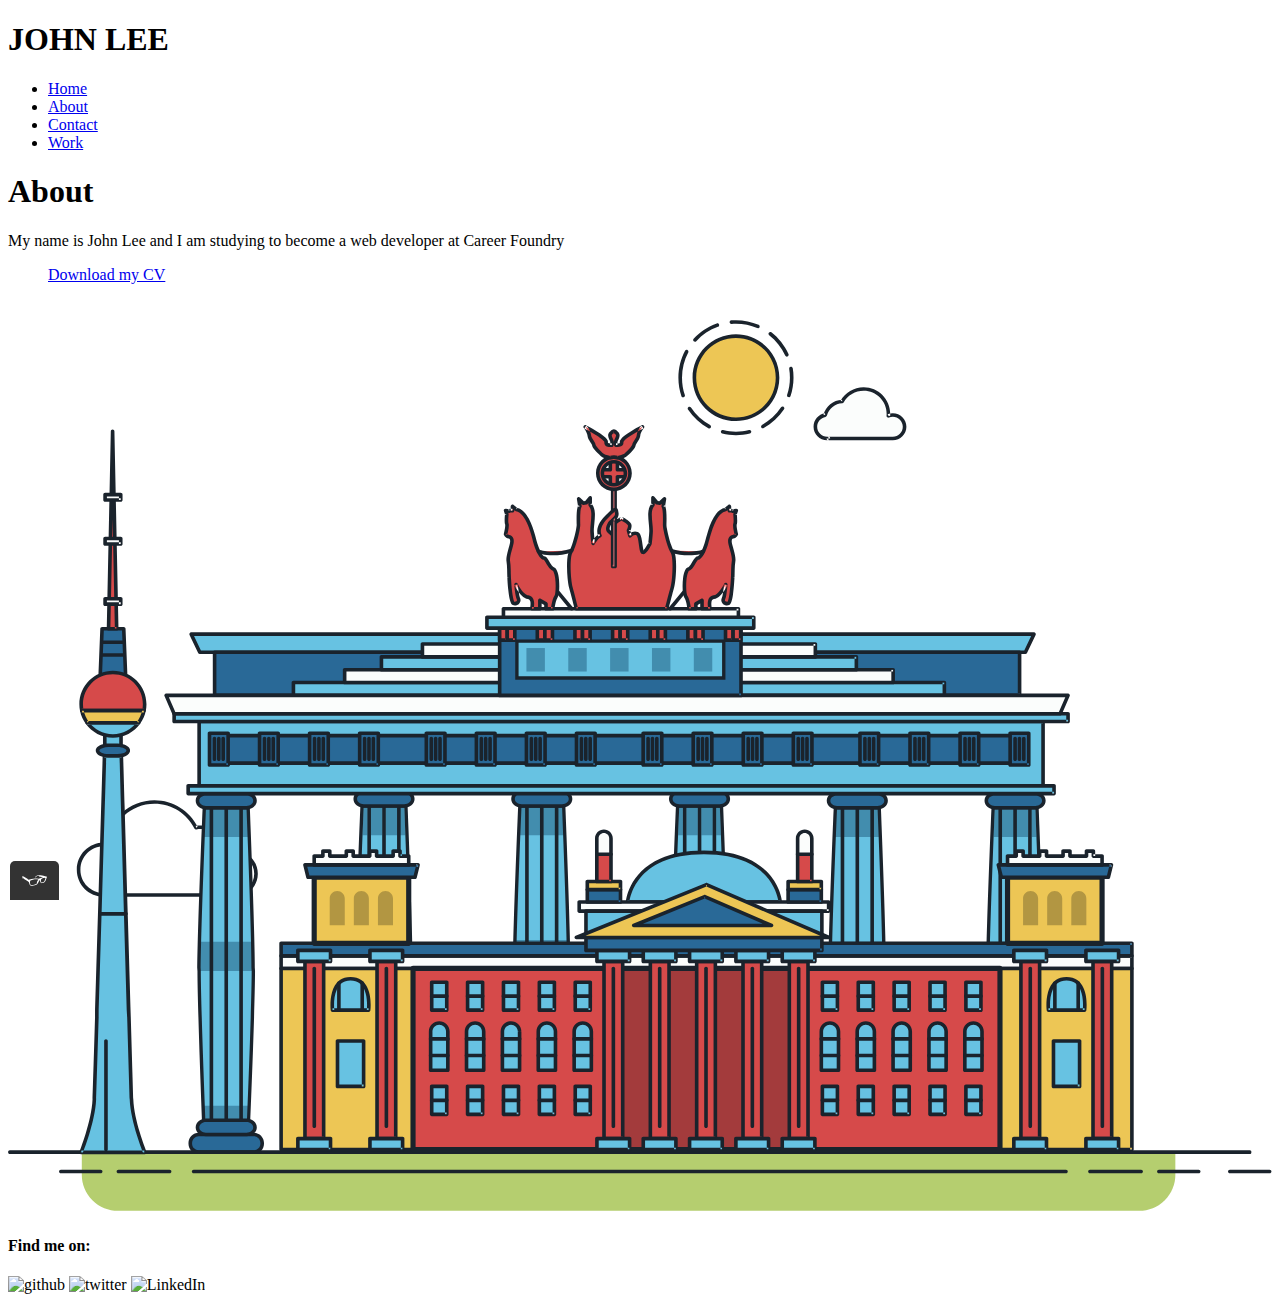
==== commit 221ee0bd: "Add files via upload" ====
--- a/about.html
+++ b/about.html
@@ -1,3 +1,4 @@
+<!DOCTYPE html>
 <html>
 <!-- css reference code -->
 <div>
@@ -31,7 +32,6 @@
       <a href="work.html" role="menuitem" class="navigation-list__item">Work</a>
     </li>
   </ul>
-</nav>
 </header>
 </div>
 
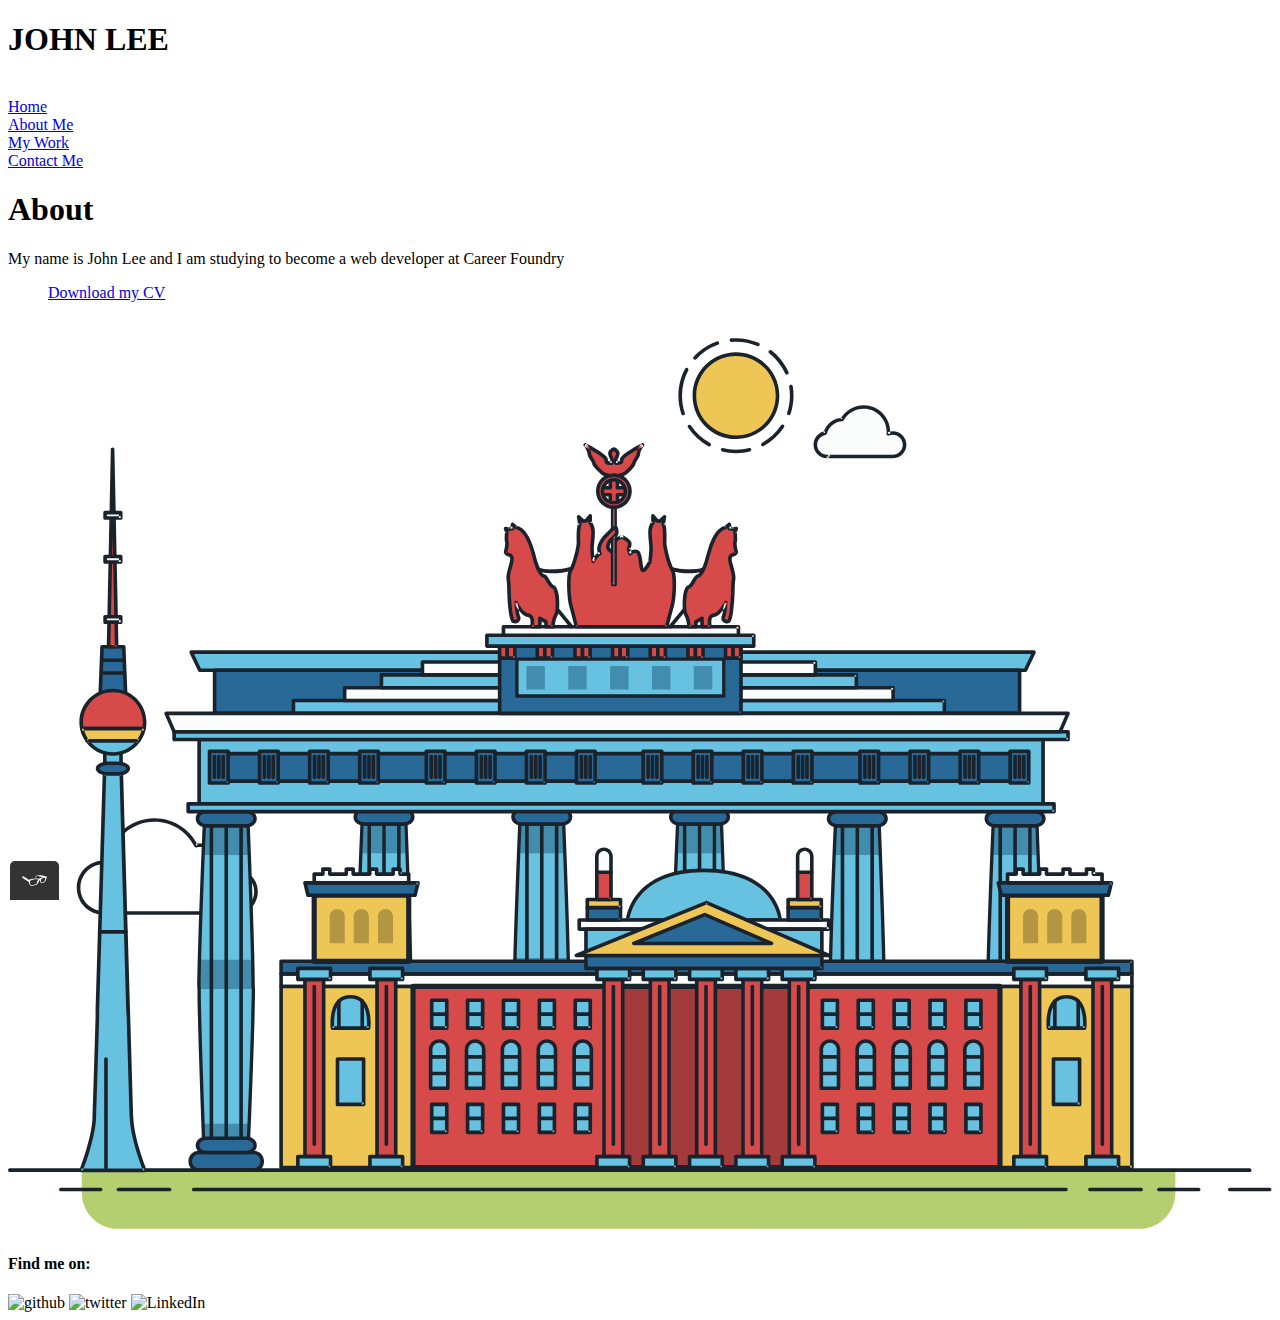
==== commit 2f799ce2: "Add files via upload" ====
--- a/about.html
+++ b/about.html
@@ -1,46 +1,50 @@
 <!DOCTYPE html>
+
+
 <html>
 <!-- css reference code -->
-<div>
-<header class= "title-name">
-  <meta charset="utf-8">
-  <title>John Lee- Portfolio</title>
+<head>
   <link rel="icon" href="favicon.png" type="image/x-icon" />
   <link rel="stylesheet" href="github.com/necolas/normalize.css">
   <link rel="preconnect" href="fonts.googleapis.com">
  <link rel="preconnect" href="fonts.gstatic.com" crossorigin>
  <link href="fonts.googleapis.com/css2?family=Lato:wght@300&display=swap" rel="stylesheet">
-  <link rel="stylesheet" type="text/css" href="css/style.css">
+  <link rel="stylesheet" type="text/css" href="css/styles.production.css">
   <meta name="viewport" content="width=device-width, initial-scale=1">
-
-<header class = "name-head">
+</head>
+
+<header class= "title-name">
+  <meta charset="utf-8">
+  <title>John Lee- Portfolio</title>
+
+<body>
   <h1>JOHN LEE</h1>
+
+  <nav class="page-header__item">
+				<li role="menubar" class="nav-list">
+					<li role="presentation" class="page-header__item">
+						<a href="index.html" role="menuitem" class="nav-list__item nav-list__item--active">Home</a>
+					</li>
+					<li role="presentation" class="page-header__item">
+						<a href="about.html" role="menuitem" class="nav-list__item">About Me</a>
+					</li>
+					<li>
+						<a href="work.html" roll="menuitem" class="nav-list__item">My Work</a>
+					</li>
+					<li role="presentation">
+						<a href="contact.html" role="menuitem" class="nav-list__item">Contact Me</a>
+					</li>
+				</li>
+			</nav>
+</body>
 </header>
-
-  <ul role="menubar" class="navigation-list">
-
-    <li role="presentation">
-      <a href="index.html" role="menuitem" class="navigation-list__item navigation-list__item--active">Home</a>
-    </li>
-    <li role="presentation">
-      <a href="about.html" role="menuitem" class="navigation-list__item">About</a>
-    </li>
-    <li role="presentation">
-      <a href="contact.html" role="menuitem" class="navigation-list__item">Contact</a>
-    </li>
-    <li role="presentation">
-      <a href="work.html" role="menuitem" class="navigation-list__item">Work</a>
-    </li>
-  </ul>
-</header>
-</div>
 
 <div class="about-me">
 <h1>About</h1>
   <nav>
     My name is John Lee and I am studying to become a web developer at Career Foundry
     <ul>
-      <a href="files/cv.pdf" class="button" download>Download my CV</a>
+      <a href="files/cv.pdf" class="button" download> Download my CV</a>
     </ul>
   </nav>
 
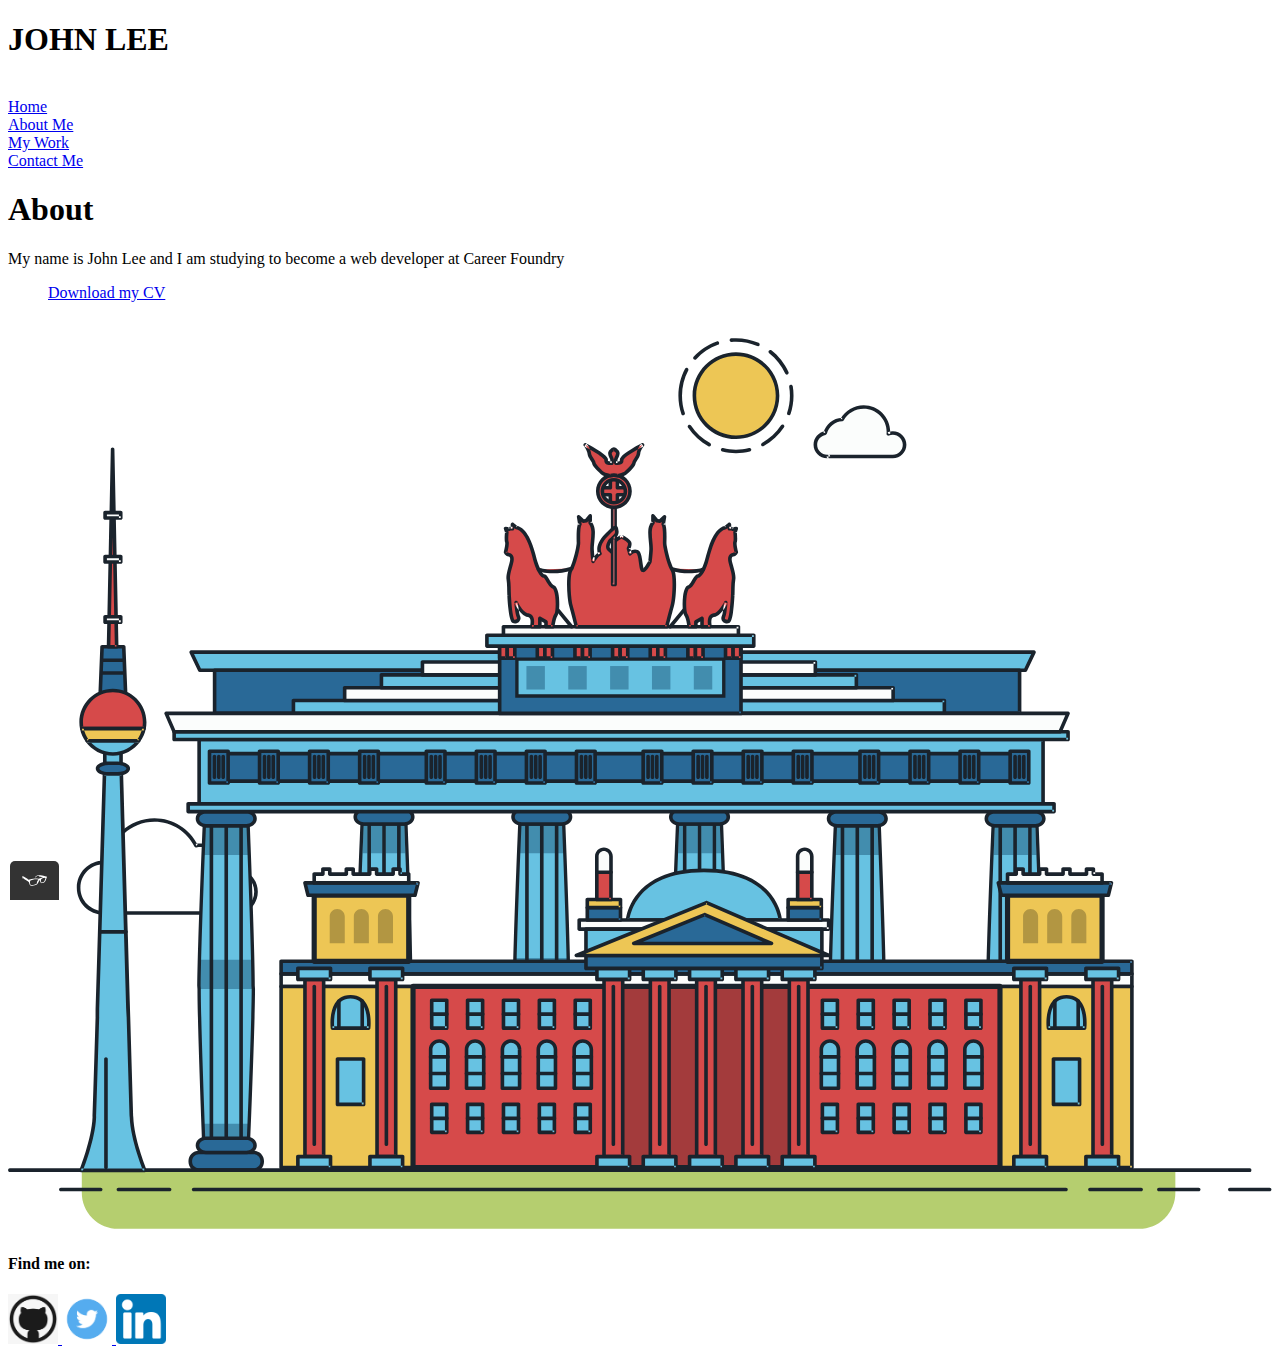
==== commit 9e65540c: "Add files via upload" ====
--- a/about.html
+++ b/about.html
@@ -688,9 +688,15 @@
   <body>
     <div>
       <h4>Find me on: </h4>
-        <img src="placeholder.com/20x20" alt="github">
-        <img src="placeholder.com/20x20" alt="twitter">
-        <img src="placeholder.com/20x20" alt="LinkedIn">
+      <a href="https://github.com/jinkyulee18" target="_blank" rel="noopener noreferrer">
+        <img src="images.png" width="50" height="50" alt="github">
+      </a>
+      <a href="https://twitter.com/juanita_nft" target="_blank" rel="noopener noreferrer">
+        <img src="download.png" width="50" height="50" alt="twitter">
+      </a>
+      <a href="https://www.linkedin.com/in/john-lee-46ab9619b/" target="_blank" rel="noopener noreferrer">
+        <img src="174857.png" width="50" height="50" alt="LinkedIn">
+      </a>
     </div>
     </body>
 </html>
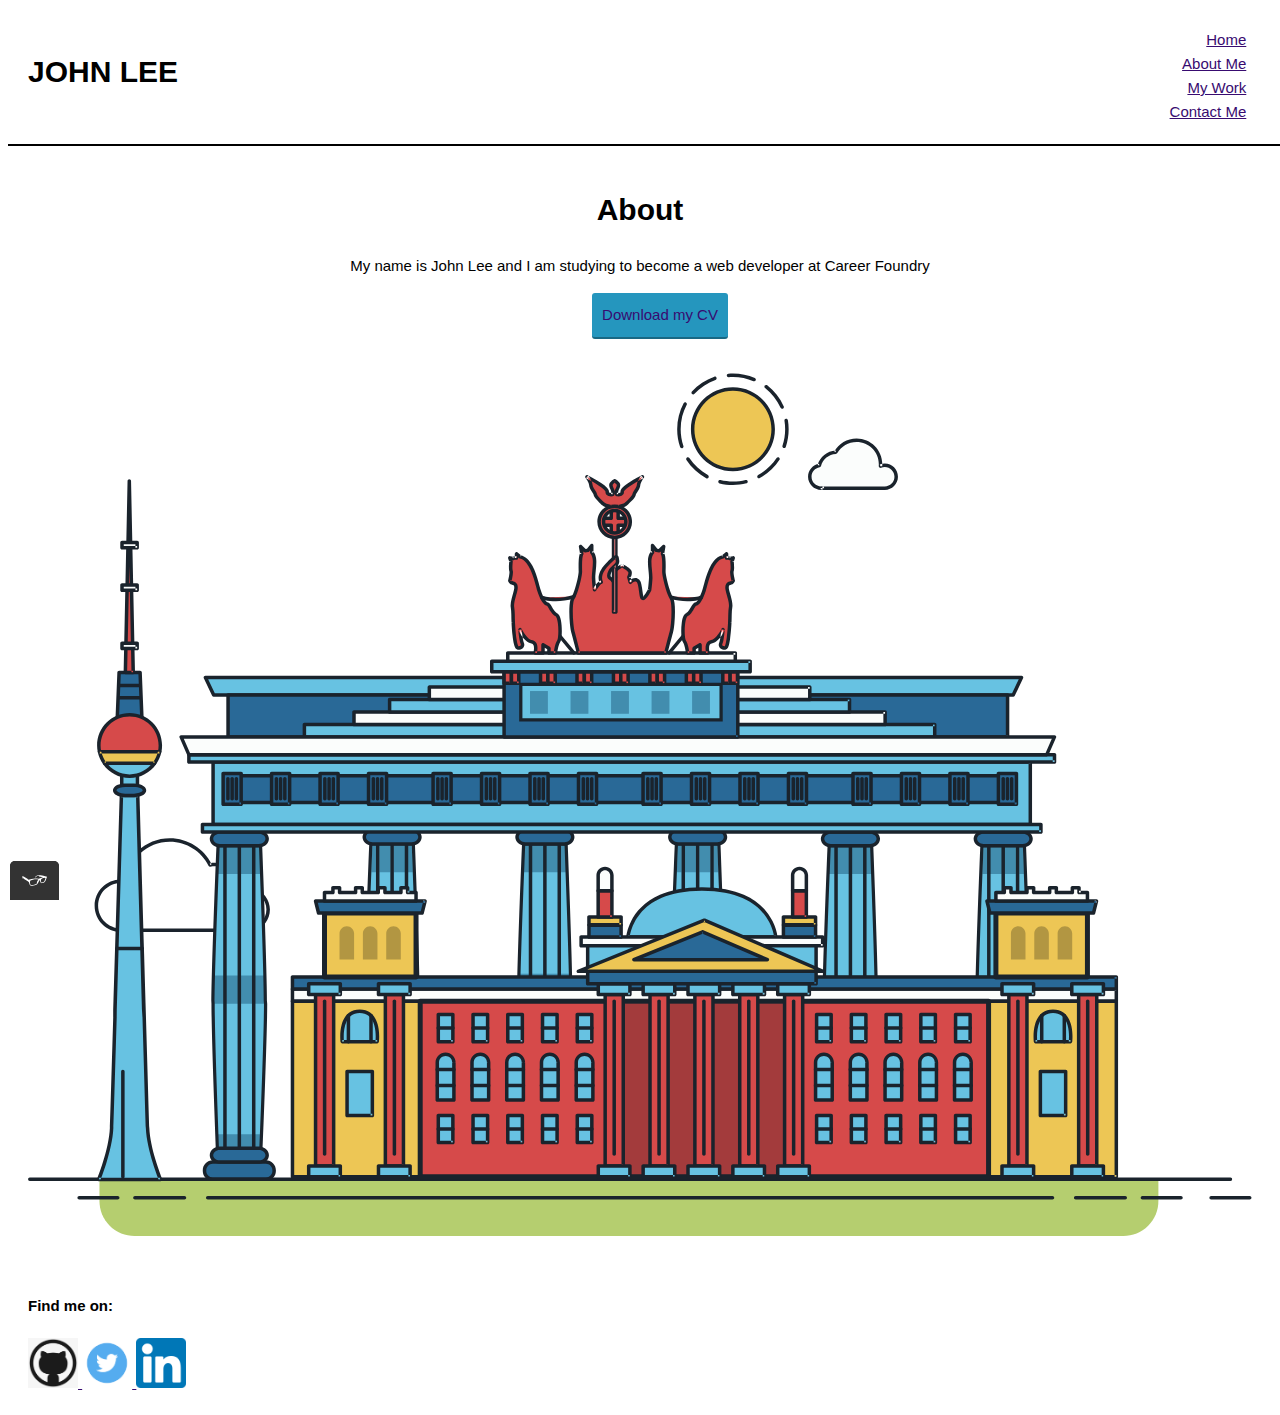
==== commit 30e20db1: "Add files via upload" ====
--- a/about.html
+++ b/about.html
@@ -3,15 +3,15 @@
 
 <html>
 <!-- css reference code -->
-<head>
+<header>
   <link rel="icon" href="favicon.png" type="image/x-icon" />
   <link rel="stylesheet" href="github.com/necolas/normalize.css">
   <link rel="preconnect" href="fonts.googleapis.com">
  <link rel="preconnect" href="fonts.gstatic.com" crossorigin>
  <link href="fonts.googleapis.com/css2?family=Lato:wght@300&display=swap" rel="stylesheet">
-  <link rel="stylesheet" type="text/css" href="css/styles.production.css">
+  <link rel="stylesheet" type="text/css" href="styles.production.css">
   <meta name="viewport" content="width=device-width, initial-scale=1">
-</head>
+</header>
 
 <header class= "title-name">
   <meta charset="utf-8">
@@ -49,7 +49,7 @@
   </nav>
 
 
-<svg id="about-picture" xmlns="http://www.w3.org/2000/svg" class="berlin-illustration" height="auto" viewBox="0 0 700 505" xmlns:xlink="http://www.w3.org/1999/xlink">
+<svg id="about-picture" xmlns="http://www.w3.org/2000/svg" class="berlin-illustration" height="auto" viewbox="0 0 700 505" xmlns:xlink="http://www.w3.org/1999/xlink">
       <defs>
           <polygon id="a" points=".06 231.917 .06 .929 688.717 .929 688.717 231.917"></polygon>
       </defs>
--- a/styles.production.css
+++ b/styles.production.css
@@ -0,0 +1,280 @@
+
+  :root {
+        --primary-color: #380b70;
+        --secondary-color: #e0b354;
+        --dark-grey: #D3D3D3;
+        --background-color: #357b70;
+        --line-color: #2596be;
+        --h1-font-size: 30px;
+        --h2-font-size: 24px;
+        --h3-font-size: 18px;
+        --h-font-weight: 700;
+        --inline-block-display: inline-block;
+        --flex-display: flex;
+  }
+
+      a {
+        color: var(--primary-color);
+      }
+
+      body {
+        font-family: 'Lato', sans-serif;
+        font-weight: 400;
+        font-size: 15px;
+        /* Sets the font size to 16px */
+        line-height: 1.6;
+        /* Sets the line-height to 1.6 */
+      }
+
+        h1 {
+      	font-size: var(--h1-font-size);
+      	font-weight: var(--h-font-weight);
+      }
+
+      h2 {
+      	font-size: var(--h2-font-size);
+      	font-weight: var(--h-font-weight);
+      }
+
+      h3 {
+        font-size: var(--h3-font-size);
+        font-weight: var(--h3-font-weight);
+      }
+
+      .button {
+        /* overwrites browser defaults and resets the border */
+        border: none;
+        /* takes the font from the outer container */
+        font-family: inherit;
+        /* styles the background color, font color, and text decoration (underline, etc.) of the button */
+        background-color: var(--secondary-color);
+        text-decoration: none;
+        /*adds spacing to the button (this will be discussed more in-depth later) */
+        padding: 10px;
+        border-radius: 3px;
+        /* gives the button a bottom border with a width of 2px, a type of solid, and a color in RGBA format */
+        border-bottom: 2px solid rgba(0, 0, 0, 0.3);
+
+      }
+      button:hover, button:focus {
+        /* lets the mouse appear as a hand when hovering over the button */
+        cursor: pointer;
+        /* reduces the opacity of the button to 80% */
+        opacity: 0.8;
+      }
+
+      .button__secondary {
+        background-color: var(--secondary-color)
+      }
+
+  .title-name{
+      display: -webkit-box;
+      display: -ms-flexbox;
+      display: flex;
+      width: 100%;
+      padding: 20px;
+      border-bottom: 2px solid black;
+    }
+
+  .navigation-list__item--active {
+      display: inline;
+      }
+      .navigation-list {
+          display: inline;
+      		justify-content: space-between;
+      		list-style-type: none;
+      		display: inline-block;
+      	}
+  .navigation-list:last-child{
+    text-align: right;
+
+  }
+
+      div {
+        padding: 10px; /* Adds a 10px inner spacing to all sides*/
+        margin: 10px; /* Adds a 10px outer spacing to all sides*/
+
+      }
+
+      .header__title {
+        /* No spacing to top and bottom and auto-spacing to left and right, which centers the container horizontally*/
+        margin: 0 auto;
+      }
+      .header-align{
+        align-content: flex-end;
+      }
+
+      .profile {
+        min-width: 360px;
+        max-width: 750px;
+        margin: 0 auto;
+      }
+
+      .profile__portrait {
+        float: left;
+        width: 250px;
+        margin-right: 40px;
+        border-radius: 50%;
+      }
+
+      .page-footer{
+        text-align: center;
+        clear: both;
+      }
+
+      .profile__text {
+          flex: 1 1 100px;
+      }
+
+      .page-header__item:last-child {
+        flex: 0 1 200px;
+        flex-grow: 0.95;
+        text-align: right;
+        list-style-type: none;
+      }
+
+      .grid{
+        display: grid;
+        background-color: var(--dark-grey);
+        grid-template-columns: 1fr 1fr 1fr;
+        grid-gap: 20px;
+      }
+
+      @media all and (max-width: 500px) {
+        .grid {
+          grid-template-columns: 1fr;
+        }
+      }
+
+      @media all and (min-width: 501px) and (max-width: 750px){
+        .grid {
+          grid-template-columns: 1fr 1fr;
+        }
+      }
+
+      @media all and (max-width: 750px) {
+      	.grid {
+      		grid-gap: 10px;
+      	}
+      	.grid__item {
+      		&:last-child {
+      			grid-column: auto / auto;
+      			grid-row: auto / auto;
+      		}
+      	}
+      	h1 {
+      		font-size: 22px;
+      	}
+      }
+
+
+      .about-me{
+      text-align: center;
+      }
+
+      .berlin-illustration{
+        align-content: center;
+      }
+
+      .button, button {
+        /* overwrites browser defaults */
+        /* resets the border */
+        border: none;
+        display: inline-block;
+        /* takes the font from the outer container */
+        font-family: inherit;
+        /* style button */
+        background-color: var(--line-color);
+        text-decoration: none;
+        padding: 10px;
+        border-radius: 3px;
+        /* width of the border, type, color */
+        border-bottom: 2px solid rgba(0, 0, 0, 0.3);
+        transition: 0.9s opacity;
+        align-items: center;
+      }
+      .button{
+        align-content: center;
+      }
+
+      button:hover,
+      button:focus,
+      .button:hover,
+      .button:focus {
+        /* lets the mouse appear as a hand when hovering over the button */
+        cursor: pointer;
+        /* reduces the opacity of the button to 80% */
+        opacity: 0.8;
+      }
+
+      .about-picture{
+        margin: auto;
+      }
+
+  .in-align{
+    align-items: center;
+    list-style: none;
+    width: 300px;
+    height: 100px;
+    border: 1px solid black;
+    flex:1;
+    text-align: center;
+    padding: 25px;
+
+
+  }
+
+      @keyframes color-change {
+        0% {
+          fill: #edc655;
+        }
+        50% {
+          fill: #fcffad;
+        }
+        100% {
+          fill: #f76414;
+        }
+      }
+      @keyframes  sun-move{
+        from{
+          transform: translate(0, 25px);
+        }
+         to{
+           transform: translate(150px,25);
+         }
+      }
+
+      .sun {
+        animation: 4s color-change infinite alternate linear;
+        animation: 10s sun-move infinite alternate linear;
+      }
+      .sun-ray{
+        animation: 10s sun-move infinite alternate linear;
+      }
+
+      @keyframes cloud-move {
+        from {
+          transform: translate(0, 50px);
+        }
+        to {
+          transform: translate(200px, 50px);
+        }
+      }
+
+      @keyframes cloud-move-reverse {
+        from {
+          transform: translate(446px, 48px);
+        }
+        to {
+          transform: translate(100px, 48px);
+        }
+      }
+
+      .cloud-front {
+        animation: 30s cloud-move infinite alternate linear;
+      }
+      .cloud-back {
+        animation: 34s cloud-move-reverse infinite alternate linear;
+      }
+        color: var(--primary-color);
+      }
